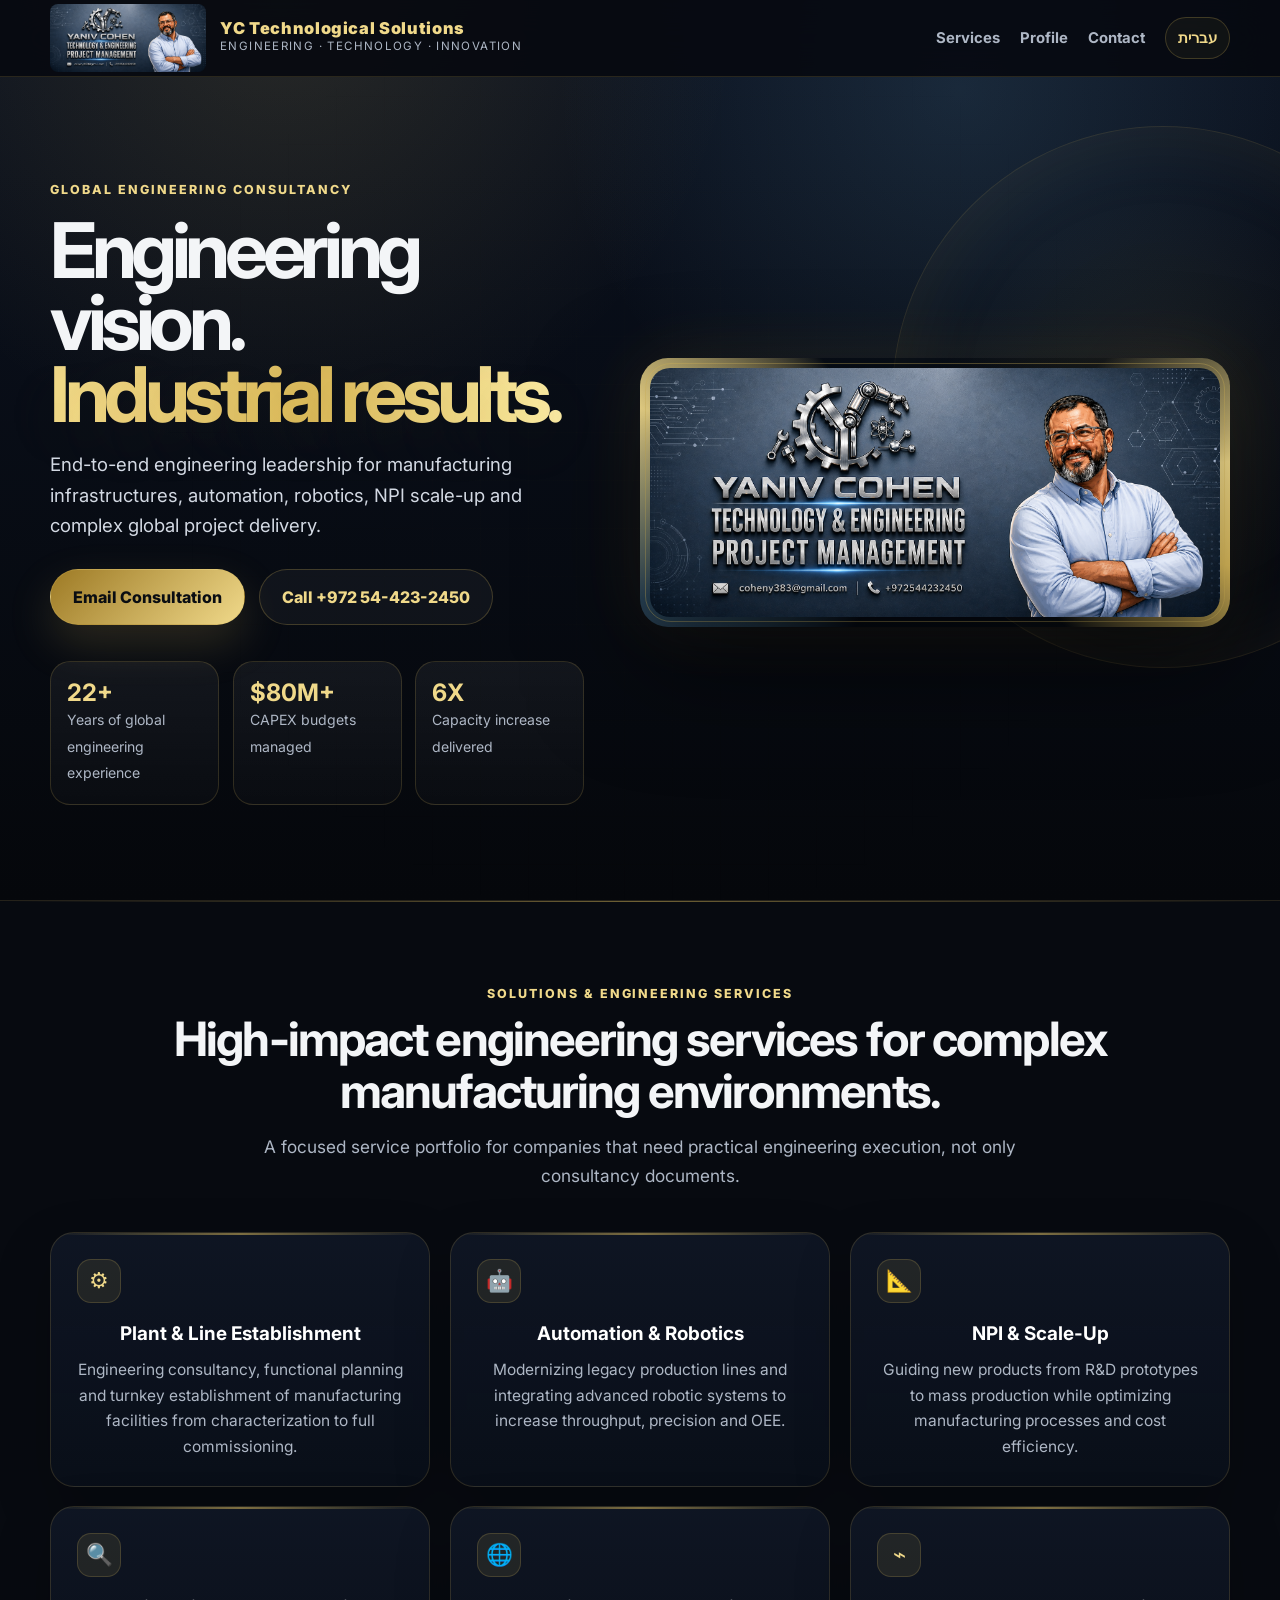
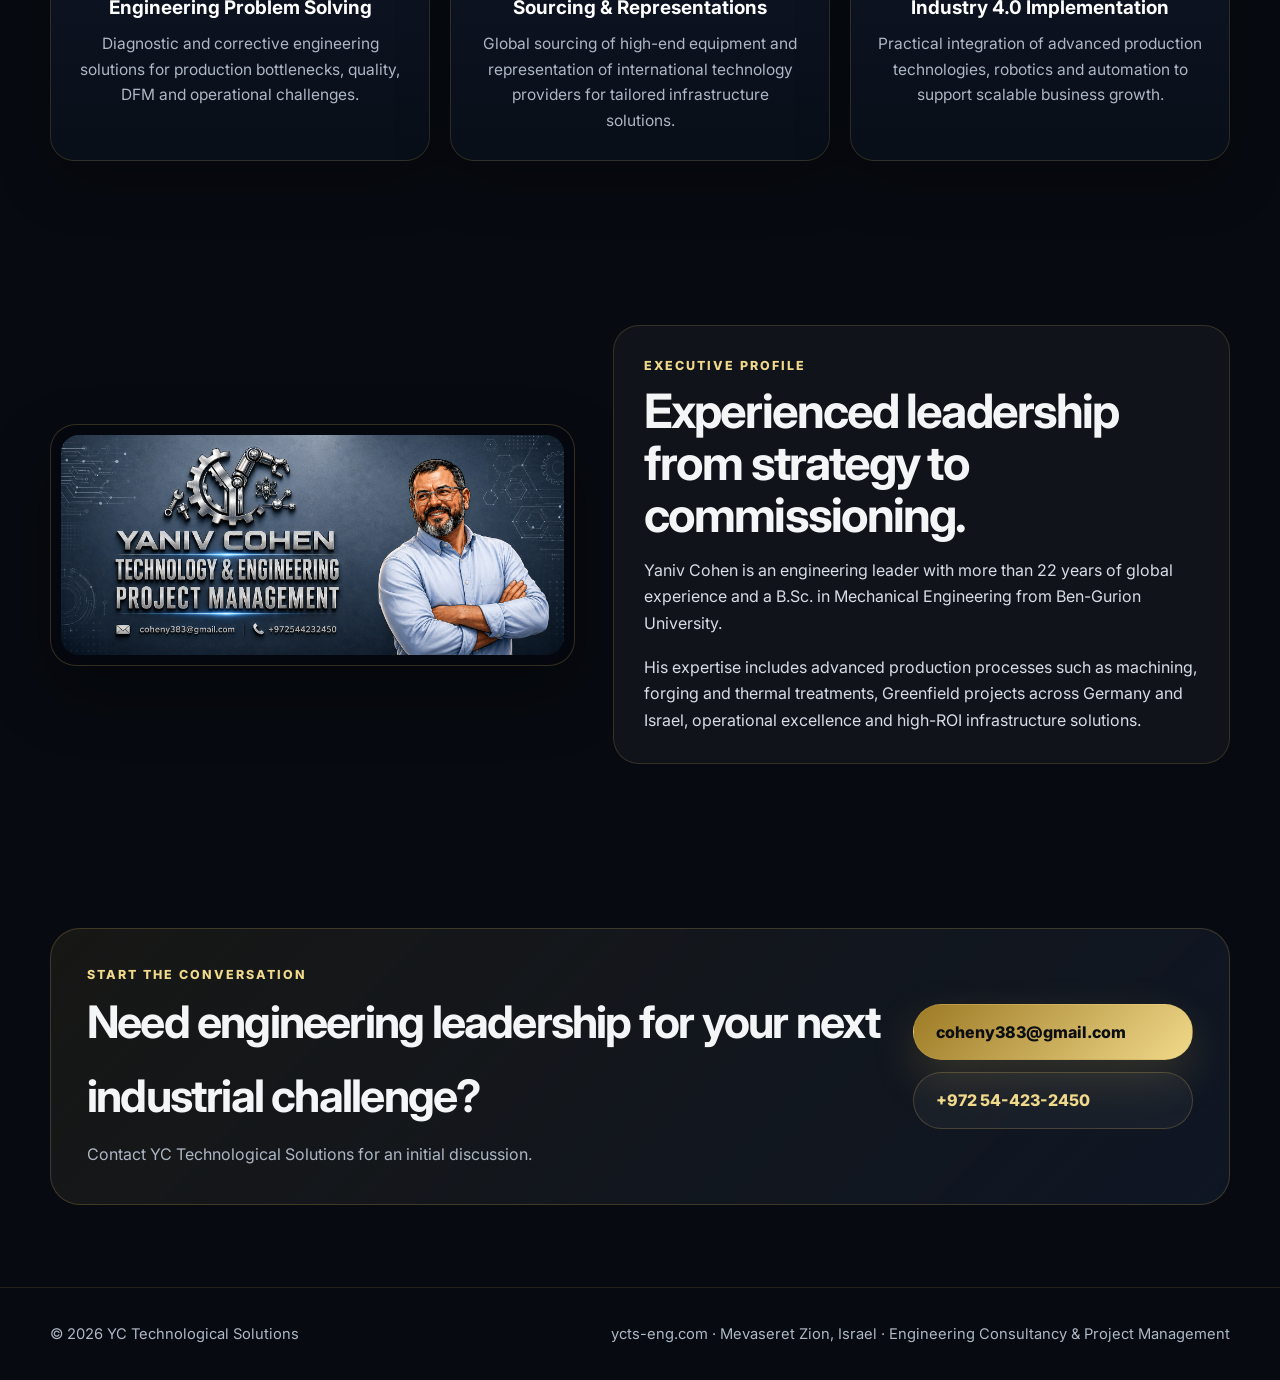
==== cyts-en.html @ c9d63f5d "Add files via upload" ====
<!doctype html><html lang="en"><head><meta charset="utf-8"><meta name="viewport" content="width=device-width,initial-scale=1"><title>YC Technological Solutions | Engineering & Project Management</title><link rel="icon" href="favicon.png"><link rel="preconnect" href="https://fonts.googleapis.com"><link rel="preconnect" href="https://fonts.gstatic.com" crossorigin><link href="https://fonts.googleapis.com/css2?family=Inter:wght@400;600;700;800;900&family=Assistant:wght@400;600;700;800&display=swap" rel="stylesheet"><link rel="stylesheet" href="styles.css"></head><body>
<header class="topbar"><div class="container nav"><a class="brand" href="index.html"><img src="logo-mark-wide.png" alt="Yaniv Cohen Technology & Engineering Project Management logo"><div><div class="brand-title">YC Technological Solutions</div><div class="brand-sub">Engineering · Technology · Innovation</div></div></a><nav class="navlinks"><a href="#services">Services</a><a href="#profile">Profile</a><a href="#contact">Contact</a><a class="lang-pill" href="cyts-he.html">עברית</a></nav><a class="mobile-lang-pill" href="cyts-he.html" aria-label="Switch language">עברית</a></div></header>
<main><section class="hero"><div class="container hero-grid"><div><div class="kicker">Global Engineering Consultancy</div><h1>Engineering vision.<span>Industrial results.</span></h1><p>End-to-end engineering leadership for manufacturing infrastructures, automation, robotics, NPI scale-up and complex global project delivery.</p><div class="btnrow"><a class="btn" href="mailto:coheny383@gmail.com">Email Consultation</a><a class="btn secondary" href="tel:+972544232450">Call +972 54-423-2450</a></div><div class="proof"><div class="proof-card"><strong>22+</strong><span>Years of global engineering experience</span></div><div class="proof-card"><strong>$80M+</strong><span>CAPEX budgets managed</span></div><div class="proof-card"><strong>6X</strong><span>Capacity increase delivered</span></div></div></div><div class="visual-card brand-hero-card"><img src="brand-banner.png" alt="Yaniv Cohen Technology & Engineering Project Management logo"></div></div></section><div class="techline"></div>
<section class="section center" id="services"><div class="container"><div class="kicker">Solutions & Engineering Services</div><h2 class="section-title">High-impact engineering services for complex manufacturing environments.</h2><p class="section-lead">A focused service portfolio for companies that need practical engineering execution, not only consultancy documents.</p><div class="cards"><article class="card"><div class="icon">⚙</div><h3>Plant & Line Establishment</h3><p>Engineering consultancy, functional planning and turnkey establishment of manufacturing facilities from characterization to full commissioning.</p></article><article class="card"><div class="icon">🤖</div><h3>Automation & Robotics</h3><p>Modernizing legacy production lines and integrating advanced robotic systems to increase throughput, precision and OEE.</p></article><article class="card"><div class="icon">📐</div><h3>NPI & Scale-Up</h3><p>Guiding new products from R&D prototypes to mass production while optimizing manufacturing processes and cost efficiency.</p></article><article class="card"><div class="icon">🔍</div><h3>Engineering Problem Solving</h3><p>Diagnostic and corrective engineering solutions for production bottlenecks, quality, DFM and operational challenges.</p></article><article class="card"><div class="icon">🌐</div><h3>Sourcing & Representations</h3><p>Global sourcing of high-end equipment and representation of international technology providers for tailored infrastructure solutions.</p></article><article class="card"><div class="icon">⌁</div><h3>Industry 4.0 Implementation</h3><p>Practical integration of advanced production technologies, robotics and automation to support scalable business growth.</p></article></div></div></section>
<section class="section" id="profile"><div class="container about-grid"><div class="mini-banner"><img src="brand-banner.png" alt="Yaniv Cohen Technology & Engineering Project Management logo"></div><div class="about-box"><div class="kicker">Executive Profile</div><h2 class="section-title">Experienced leadership from strategy to commissioning.</h2><p>Yaniv Cohen is an engineering leader with more than 22 years of global experience and a B.Sc. in Mechanical Engineering from Ben-Gurion University.</p><p>His expertise includes advanced production processes such as machining, forging and thermal treatments, Greenfield projects across Germany and Israel, operational excellence and high-ROI infrastructure solutions.</p></div></div></section>
<section class="section" id="contact"><div class="container"><div class="contact-panel"><div><div class="kicker">Start the conversation</div><h2>Need engineering leadership for your next industrial challenge?</h2><p>Contact YC Technological Solutions for an initial discussion.</p></div><div class="contact-actions"><a class="btn" href="mailto:coheny383@gmail.com">coheny383@gmail.com</a><a class="btn secondary" href="tel:+972544232450">+972 54-423-2450</a></div></div></div></section></main><footer class="footer"><div class="container footer-inner"><span>© 2026 YC Technological Solutions</span><span>ycts-eng.com · Mevaseret Zion, Israel · Engineering Consultancy & Project Management</span></div></footer>
<script>
(function(){
  const targets = [
    '.section', '.card', '.proof-card', '.about-box', '.mini-banner', '.contact-panel', '.section-title', '.section-lead', '.lang-card'
  ];
  const nodes = Array.from(document.querySelectorAll(targets.join(',')));
  nodes.forEach((el, index) => {
    el.classList.add('reveal');
    if (el.classList.contains('card') || el.classList.contains('proof-card')) {
      el.classList.add('reveal-delay-' + ((index % 5) + 1));
    }
  });
  if (!('IntersectionObserver' in window)) {
    nodes.forEach(el => el.classList.add('is-visible'));
    return;
  }
  const observer = new IntersectionObserver((entries) => {
    entries.forEach(entry => {
      if (entry.isIntersecting) {
        entry.target.classList.add('is-visible');
        observer.unobserve(entry.target);
      }
    });
  }, { threshold: 0.14, rootMargin: '0px 0px -70px 0px' });
  nodes.forEach(el => observer.observe(el));
})();
</script>
</body></html>
---- styles.css ----
:root{
  --bg:#070a10;--bg2:#0d1320;--panel:#101827;--panel2:#0b111d;--gold:#d8b85a;--gold2:#f0d98a;--gold3:#9d7a25;--text:#f3f5f7;--muted:#aeb7c5;--line:rgba(216,184,90,.24);--blue:#68a7cf;
}
*{box-sizing:border-box}html{scroll-behavior:smooth}body{margin:0;background:var(--bg);color:var(--text);font-family:Inter,Arial,sans-serif;line-height:1.65;overflow-x:hidden}
body::before{content:"";position:fixed;inset:0;z-index:-3;background:radial-gradient(circle at 22% 0%,rgba(216,184,90,.14),transparent 34%),radial-gradient(circle at 75% 10%,rgba(104,167,207,.16),transparent 32%),linear-gradient(180deg,#0b1220 0%,#05070b 100%)}
body::after{content:"";position:fixed;inset:0;z-index:-2;opacity:.36;background-image:linear-gradient(rgba(216,184,90,.045) 1px,transparent 1px),linear-gradient(90deg,rgba(216,184,90,.045) 1px,transparent 1px);background-size:48px 48px;mask-image:radial-gradient(circle at center,black,transparent 78%)}
a{color:inherit}.container{width:min(1180px,calc(100% - 42px));margin:auto}.gold{color:var(--gold)}.kicker{color:var(--gold2);font-weight:800;letter-spacing:.16em;text-transform:uppercase;font-size:.78rem}.section{padding:82px 0}.section-title{font-size:clamp(2rem,3.7vw,3.2rem);line-height:1.1;margin:8px 0 16px;letter-spacing:-.04em}.section-lead{color:var(--muted);font-size:1.08rem;max-width:760px;margin:0 auto 42px}.center{text-align:center}.btn{display:inline-flex;align-items:center;gap:10px;padding:14px 22px;border-radius:999px;text-decoration:none;font-weight:800;border:1px solid var(--line);transition:.25s ease;background:linear-gradient(135deg,var(--gold3),var(--gold2));color:#0a0d12;box-shadow:0 18px 45px rgba(216,184,90,.18)}.btn:hover{transform:translateY(-2px);box-shadow:0 22px 55px rgba(216,184,90,.28)}.btn.secondary{background:rgba(255,255,255,.04);color:var(--gold2);box-shadow:none}.btnrow{display:flex;flex-wrap:wrap;gap:14px;margin-top:28px}.topbar{position:sticky;top:0;z-index:30;background:rgba(6,9,15,.74);backdrop-filter:blur(18px);border-bottom:1px solid rgba(216,184,90,.16)}.nav{height:76px;display:flex;align-items:center;justify-content:space-between;gap:20px}.brand{display:flex;align-items:center;gap:14px;text-decoration:none}.brand img{width:70px;height:42px;object-fit:contain;border-radius:10px;border:1px solid rgba(216,184,90,.25);box-shadow:0 10px 28px rgba(0,0,0,.35)}.brand-title{font-weight:900;letter-spacing:.04em;color:var(--gold2);font-size:1.02rem;line-height:1.1}.brand-sub{font-size:.72rem;color:var(--muted);letter-spacing:.12em;text-transform:uppercase}.navlinks{display:flex;gap:20px;align-items:center}.navlinks a{color:var(--muted);text-decoration:none;font-weight:700;font-size:.93rem}.navlinks a:hover{color:var(--gold2)}.lang-pill{border:1px solid var(--line);border-radius:999px;padding:8px 12px;color:var(--gold2)!important;background:rgba(216,184,90,.05)}
.hero{position:relative;min-height:calc(100vh - 76px);display:flex;align-items:center;padding:78px 0 70px;border-bottom:1px solid rgba(216,184,90,.14);overflow:hidden}.hero::before{content:"";position:absolute;right:-12%;top:6%;width:540px;height:540px;border:1px solid rgba(216,184,90,.14);border-radius:50%;background:radial-gradient(circle,rgba(216,184,90,.08),transparent 60%);box-shadow:inset 0 0 90px rgba(216,184,90,.08)}.hero-grid{position:relative;z-index:2;display:grid;grid-template-columns:1.05fr .95fr;gap:56px;align-items:center}.hero h1{font-size:clamp(3rem,6vw,6.5rem);line-height:.94;margin:14px 0 18px;letter-spacing:-.07em}.hero h1 span{display:block;background:linear-gradient(95deg,var(--gold2),var(--gold),#fff1ad);-webkit-background-clip:text;background-clip:text;color:transparent;text-shadow:0 20px 70px rgba(216,184,90,.1)}.hero p{font-size:clamp(1.05rem,1.45vw,1.32rem);color:#d3d9e3;max-width:710px;margin:0}.proof{display:grid;grid-template-columns:repeat(3,minmax(0,1fr));gap:14px;margin-top:36px}.proof-card{padding:18px 16px;border:1px solid rgba(216,184,90,.18);background:linear-gradient(180deg,rgba(255,255,255,.055),rgba(255,255,255,.02));border-radius:20px}.proof-card strong{display:block;color:var(--gold2);font-size:1.5rem;line-height:1.1}.proof-card span{color:var(--muted);font-size:.88rem}.visual-card{position:relative;border:1px solid rgba(216,184,90,.26);background:linear-gradient(145deg,rgba(15,24,39,.86),rgba(6,9,15,.9));border-radius:30px;padding:18px;box-shadow:0 38px 90px rgba(0,0,0,.45);overflow:hidden}.visual-card::before{content:"";position:absolute;inset:12px;border:1px solid rgba(216,184,90,.12);border-radius:24px;pointer-events:none}.visual-card img{position:relative;z-index:1;width:100%;display:block;border-radius:22px}.visual-card .caption{position:absolute;left:34px;right:34px;bottom:34px;z-index:2;padding:16px 18px;border-radius:18px;background:rgba(5,8,14,.76);border:1px solid rgba(216,184,90,.24);backdrop-filter:blur(12px);color:var(--gold2);font-weight:900;letter-spacing:.04em}.techline{height:1px;background:linear-gradient(90deg,transparent,var(--gold),transparent);opacity:.5}.cards{display:grid;grid-template-columns:repeat(3,minmax(0,1fr));gap:20px}.card{border:1px solid rgba(216,184,90,.17);background:linear-gradient(180deg,rgba(16,24,39,.84),rgba(10,16,27,.78));border-radius:24px;padding:26px;position:relative;overflow:hidden;box-shadow:0 22px 55px rgba(0,0,0,.22)}.card::after{content:"";position:absolute;top:0;left:0;right:0;height:2px;background:linear-gradient(90deg,transparent,var(--gold),transparent);opacity:.55}.card .icon{width:44px;height:44px;border-radius:14px;display:grid;place-items:center;background:rgba(216,184,90,.1);color:var(--gold2);border:1px solid rgba(216,184,90,.2);font-size:1.35rem;margin-bottom:15px}.card h3{margin:0 0 8px;font-size:1.18rem;color:#fff}.card p{margin:0;color:var(--muted);font-size:.97rem}.about-grid{display:grid;grid-template-columns:.92fr 1.08fr;gap:38px;align-items:center}.about-box{border:1px solid rgba(216,184,90,.18);background:rgba(255,255,255,.04);border-radius:26px;padding:30px}.about-box p{color:#d7dde7;margin:0 0 18px}.about-box p:last-child{margin-bottom:0}.mini-banner{border-radius:26px;overflow:hidden;border:1px solid rgba(216,184,90,.22);box-shadow:0 28px 65px rgba(0,0,0,.3)}.mini-banner img{display:block;width:100%}.contact-panel{border:1px solid rgba(216,184,90,.22);border-radius:30px;padding:36px;background:linear-gradient(135deg,rgba(216,184,90,.08),rgba(16,24,39,.88));display:grid;grid-template-columns:1fr auto;gap:26px;align-items:center}.contact-panel h2{margin:0 0 8px;font-size:clamp(1.9rem,3.5vw,3.2rem);letter-spacing:-.04em}.contact-panel p{margin:0;color:var(--muted)}.contact-actions{display:flex;flex-direction:column;gap:12px;min-width:280px}.footer{padding:34px 0;border-top:1px solid rgba(216,184,90,.14);color:var(--muted);font-size:.92rem}.footer-inner{display:flex;justify-content:space-between;gap:18px;flex-wrap:wrap}.footer a{color:var(--gold2);text-decoration:none}
.lang-page{min-height:100vh;display:grid;place-items:center;padding:34px}.lang-card{width:min(1040px,100%);border:1px solid rgba(216,184,90,.22);border-radius:34px;background:linear-gradient(135deg,rgba(16,24,39,.9),rgba(7,10,16,.95));overflow:hidden;box-shadow:0 40px 120px rgba(0,0,0,.5)}.lang-cover{height:240px;background:linear-gradient(90deg,rgba(6,8,12,.18),rgba(6,8,12,.68)),url('brand-banner.png') center/cover no-repeat}.lang-content{padding:46px;text-align:center}.lang-content h1{font-size:clamp(2.3rem,5vw,5rem);line-height:.95;margin:8px 0 14px;letter-spacing:-.06em;color:var(--gold2)}.lang-buttons{display:flex;justify-content:center;gap:16px;flex-wrap:wrap;margin-top:30px}.lang-buttons .btn{min-width:190px;justify-content:center}
[dir="rtl"] body,[dir="rtl"]{font-family:Assistant,Arial,sans-serif}.rtl .hero-grid{grid-template-columns:.95fr 1.05fr}.rtl .navlinks{direction:rtl}.rtl .brand-sub{letter-spacing:.04em}.rtl .hero h1{letter-spacing:-.045em}.rtl .caption{font-family:Assistant,Arial,sans-serif}.rtl .service-grid{}.rtl .contact-panel{direction:rtl}.rtl .footer-inner{direction:rtl}
@media(max-width:900px){.navlinks{display:none}.hero{padding-top:52px}.hero-grid,.rtl .hero-grid,.about-grid,.contact-panel{grid-template-columns:1fr}.visual-card{order:-1}.proof{grid-template-columns:1fr}.cards{grid-template-columns:1fr}.hero h1{font-size:3.2rem}.contact-actions{min-width:0}.lang-cover{height:180px}.lang-content{padding:32px 22px}.brand-title{font-size:.92rem}.brand img{width:58px;height:36px}}

/* V5 premium motion layer: rotating engineering frame + Apple/Samsung-style scroll reveal */
@keyframes rotateGoldFrame{to{transform:rotate(360deg)}}
@keyframes subtleFloat{0%,100%{transform:translateY(0) scale(1)}50%{transform:translateY(-10px) scale(1.012)}}
@keyframes lightSweep{0%{transform:translateX(-120%) rotate(8deg);opacity:0}35%{opacity:.52}100%{transform:translateX(120%) rotate(8deg);opacity:0}}
.visual-card{isolation:isolate;overflow:hidden;border:0;padding:20px;background:rgba(8,12,20,.68);box-shadow:0 42px 110px rgba(0,0,0,.52),0 0 70px rgba(216,184,90,.12)}
.visual-card::after{content:"";position:absolute;inset:-45%;z-index:0;background:conic-gradient(from 0deg,transparent 0deg,rgba(216,184,90,.05) 52deg,var(--gold2) 84deg,var(--gold) 104deg,transparent 136deg,transparent 210deg,rgba(104,167,207,.35) 250deg,var(--gold2) 286deg,transparent 320deg);animation:rotateGoldFrame 18s linear infinite;filter:blur(.2px)}
.visual-card::before{content:"";position:absolute;inset:5px;z-index:1;border-radius:26px;background:linear-gradient(145deg,rgba(15,24,39,.95),rgba(6,9,15,.96));border:1px solid rgba(216,184,90,.28);box-shadow:inset 0 0 55px rgba(216,184,90,.055);pointer-events:none}
.visual-card img{z-index:2;animation:subtleFloat 7.5s ease-in-out infinite;box-shadow:0 20px 45px rgba(0,0,0,.36)}
.visual-card .caption{z-index:3}
.visual-card .caption::before{content:"";position:absolute;inset:0;background:linear-gradient(100deg,transparent,rgba(255,255,255,.18),transparent);animation:lightSweep 5.8s ease-in-out infinite;border-radius:inherit;pointer-events:none}
.card,.proof-card,.about-box,.mini-banner,.contact-panel,.section-title,.section-lead,.lang-card{will-change:transform,opacity;transition:transform .38s ease,box-shadow .38s ease,border-color .38s ease}
.reveal{opacity:0;transform:translateY(58px) scale(.955);filter:blur(8px);transition:opacity .9s cubic-bezier(.16,1,.3,1),transform .9s cubic-bezier(.16,1,.3,1),filter .9s cubic-bezier(.16,1,.3,1)}
.reveal.is-visible{opacity:1;transform:translateY(0) scale(1);filter:blur(0)}
.reveal.reveal-delay-1{transition-delay:.08s}.reveal.reveal-delay-2{transition-delay:.16s}.reveal.reveal-delay-3{transition-delay:.24s}.reveal.reveal-delay-4{transition-delay:.32s}.reveal.reveal-delay-5{transition-delay:.40s}
.card:hover,.proof-card:hover{transform:translateY(-8px) scale(1.025);border-color:rgba(216,184,90,.38);box-shadow:0 30px 75px rgba(0,0,0,.32),0 0 45px rgba(216,184,90,.10)}
.mini-banner:hover{transform:scale(1.018);box-shadow:0 36px 85px rgba(0,0,0,.42),0 0 48px rgba(216,184,90,.11)}
.lang-card{animation:subtleFloat 9s ease-in-out infinite}
@media (prefers-reduced-motion:reduce){*,*::before,*::after{animation:none!important;transition:none!important}.reveal{opacity:1;transform:none;filter:none}}


/* V6 mobile refinement: keep language switch visible and make the page feel premium on phones */
.mobile-lang-pill{display:none;text-decoration:none;border:1px solid var(--line);border-radius:999px;padding:9px 14px;color:var(--gold2);background:rgba(216,184,90,.07);font-weight:900;box-shadow:0 10px 28px rgba(0,0,0,.18);white-space:nowrap}
@media(max-width:900px){
  .mobile-lang-pill{display:inline-flex;align-items:center;justify-content:center}
  .topbar{position:sticky;top:0;z-index:80}
  .nav{height:66px;gap:10px}
  .container{width:min(100% - 28px,1180px)}
  .brand{gap:10px;min-width:0}
  .brand>div{min-width:0}.brand-title{white-space:nowrap;overflow:hidden;text-overflow:ellipsis;max-width:48vw}.brand-sub{display:none}
  .hero{min-height:auto;padding:36px 0 44px}
  .hero-grid,.rtl .hero-grid{gap:28px;text-align:center}
  .hero h1{font-size:clamp(2.45rem,12vw,4.1rem);line-height:.98;margin:10px 0 14px;letter-spacing:-.055em}
  .hero p{font-size:1rem;line-height:1.65;margin:0 auto;max-width:96%}
  .btnrow{justify-content:center;margin-top:22px;gap:10px}.btn{padding:12px 17px;font-size:.94rem}
  .proof{grid-template-columns:repeat(3,minmax(0,1fr));gap:8px;margin-top:24px}.proof-card{padding:12px 8px;border-radius:16px}.proof-card strong{font-size:1.08rem}.proof-card span{font-size:.72rem;line-height:1.25}
  .visual-card{max-width:350px;margin:0 auto;padding:13px;border-radius:25px}.visual-card::before{border-radius:22px}.visual-card img{border-radius:18px}.visual-card .caption{left:22px;right:22px;bottom:22px;padding:11px 13px;font-size:.78rem;border-radius:14px}
  .section{padding:54px 0}.section-title{font-size:clamp(1.85rem,9vw,2.55rem);line-height:1.12}.section-lead{font-size:.98rem;margin-bottom:26px}
  .cards{display:flex;overflow-x:auto;gap:14px;scroll-snap-type:x mandatory;padding:2px 4px 18px;margin-inline:-4px;-webkit-overflow-scrolling:touch}.card{min-width:82%;scroll-snap-align:center;padding:22px;border-radius:22px;text-align:start}.rtl .card{text-align:right}.cards::-webkit-scrollbar{height:6px}.cards::-webkit-scrollbar-thumb{background:rgba(216,184,90,.45);border-radius:999px}.cards::-webkit-scrollbar-track{background:rgba(255,255,255,.05);border-radius:999px}
  .about-grid{gap:20px}.mini-banner{order:2}.about-box{order:1;padding:24px;text-align:center}.about-box .section-title{margin-top:10px}
  .contact-panel{padding:26px 20px;text-align:center;border-radius:24px}.contact-actions{width:100%}.contact-actions .btn{justify-content:center;width:100%}
  .footer-inner{justify-content:center;text-align:center}
  .lang-page{padding:18px}.lang-card{border-radius:26px}.lang-cover{height:175px;background-position:center}.lang-content{padding:30px 18px}.lang-buttons{flex-direction:column;gap:12px}.lang-buttons .btn{width:100%}
}
@media(max-width:430px){
  .brand img{width:49px;height:32px;border-radius:8px}.brand-title{font-size:.82rem;max-width:46vw}.mobile-lang-pill{padding:8px 11px;font-size:.86rem}.hero{padding-top:28px}.visual-card{max-width:315px}.proof-card span{font-size:.66rem}.btnrow .btn{width:100%;justify-content:center}.card{min-width:88%}
}

/* V8 hotfix: restore original logo assets and prevent mobile clipping */
.brand img{
  width:96px;
  height:46px;
  object-fit:contain;
  background:rgba(4,8,14,.72);
  padding:3px 5px;
}
.lang-cover{
  height:245px;
  background:linear-gradient(180deg,rgba(6,8,12,.18),rgba(6,8,12,.62)), url('brand-banner.png') center / contain no-repeat;
  background-color:#080d16;
}
.mini-banner{
  background:#080d16;
  display:flex;
  align-items:center;
  justify-content:center;
}
.mini-banner img{
  width:100%;
  height:auto;
  object-fit:contain;
}
@media(max-width:900px){
  .nav{height:auto;min-height:70px;padding:9px 0;align-items:center}
  .brand{align-items:center;gap:9px;flex:1;min-width:0}
  .brand img{width:78px;height:46px;flex:0 0 auto;border-radius:10px;padding:3px}
  .brand-title{font-size:.86rem;line-height:1.08;white-space:normal;max-width:52vw;overflow:visible;text-overflow:clip;display:block}
  .brand-sub{display:none}
  .mobile-lang-pill{flex:0 0 auto;margin-inline-start:8px}
  .lang-cover{height:155px;background-size:92% auto;background-position:center}
  .lang-content h1{font-size:clamp(2.05rem,12vw,3.5rem)}
  .mini-banner{border-radius:22px;padding:8px;background:#080d16}
}
@media(max-width:430px){
  .brand img{width:68px;height:42px}
  .brand-title{font-size:.8rem;max-width:48vw}
  .mobile-lang-pill{font-size:.84rem;padding:8px 10px}
  .lang-cover{height:135px;background-size:94% auto}
}


/* V9 FINAL: use the supplied original logo/banner exactly, without darkening, recoloring or cropping */
.topbar{
  background:rgba(6,9,15,.88);
}
.brand{
  flex:1 1 auto;
  min-width:0;
}
.brand img{
  width:156px;
  height:68px;
  object-fit:contain;
  object-position:center;
  background:transparent;
  padding:0;
  border:0;
  border-radius:8px;
  box-shadow:none;
}
.brand-title{color:var(--gold2)}
.hero-grid{grid-template-columns:.95fr 1.05fr}
.visual-card.brand-hero-card{
  max-width:760px;
  width:100%;
  padding:10px;
  background:rgba(5,8,14,.52);
  border-radius:28px;
}
.visual-card.brand-hero-card::before{
  inset:5px;
  background:transparent;
  border:1px solid rgba(216,184,90,.35);
  box-shadow:none;
}
.visual-card.brand-hero-card img{
  width:100%;
  height:auto;
  object-fit:contain;
  object-position:center;
  border-radius:20px;
  animation:subtleFloat 8s ease-in-out infinite;
  box-shadow:0 24px 55px rgba(0,0,0,.32);
}
.visual-card.brand-hero-card .caption{display:none!important}
.lang-card{background:linear-gradient(135deg,rgba(16,24,39,.95),rgba(7,10,16,.98))}
.lang-cover{
  height:auto!important;
  min-height:0!important;
  padding:18px 18px 0;
  background:none!important;
  background-color:transparent!important;
  display:flex;
  align-items:center;
  justify-content:center;
}
.lang-cover img{
  display:block;
  width:100%;
  max-width:960px;
  height:auto;
  object-fit:contain;
  object-position:center;
  border-radius:22px;
  border:1px solid rgba(216,184,90,.22);
  box-shadow:0 22px 60px rgba(0,0,0,.36);
}
.mini-banner{
  padding:10px;
  background:rgba(5,8,14,.62);
}
.mini-banner img{
  display:block;
  width:100%;
  height:auto;
  object-fit:contain;
  object-position:center;
  border-radius:18px;
}
@media(max-width:900px){
  .nav{min-height:74px;align-items:center}
  .brand img{width:116px;height:54px;flex:0 0 auto}
  .brand-title{font-size:.82rem;max-width:46vw;line-height:1.1}
  .hero-grid,.rtl .hero-grid{grid-template-columns:1fr;gap:26px}
  .visual-card.brand-hero-card{order:-1;max-width:100%;padding:8px;border-radius:24px;margin-top:6px}
  .visual-card.brand-hero-card img{border-radius:18px;animation:none}
  .lang-page{padding:14px;background:#070a10}
  .lang-card{border-radius:24px;width:100%}
  .lang-cover{padding:12px 12px 0!important}
  .lang-cover img{border-radius:18px;max-height:38vh;object-fit:contain}
  .lang-content{padding:24px 18px 28px}
  .lang-content h1{font-size:clamp(1.9rem,10vw,3.1rem);line-height:1.02;margin-top:10px}
}
@media(max-width:430px){
  .brand img{width:96px;height:48px}
  .brand-title{font-size:.76rem;max-width:44vw}
  .mobile-lang-pill{font-size:.82rem;padding:7px 10px}
  .hero{padding-top:22px}
  .visual-card.brand-hero-card{padding:6px;border-radius:20px}
  .visual-card.brand-hero-card img{border-radius:15px}
  .lang-cover img{max-height:34vh}
}
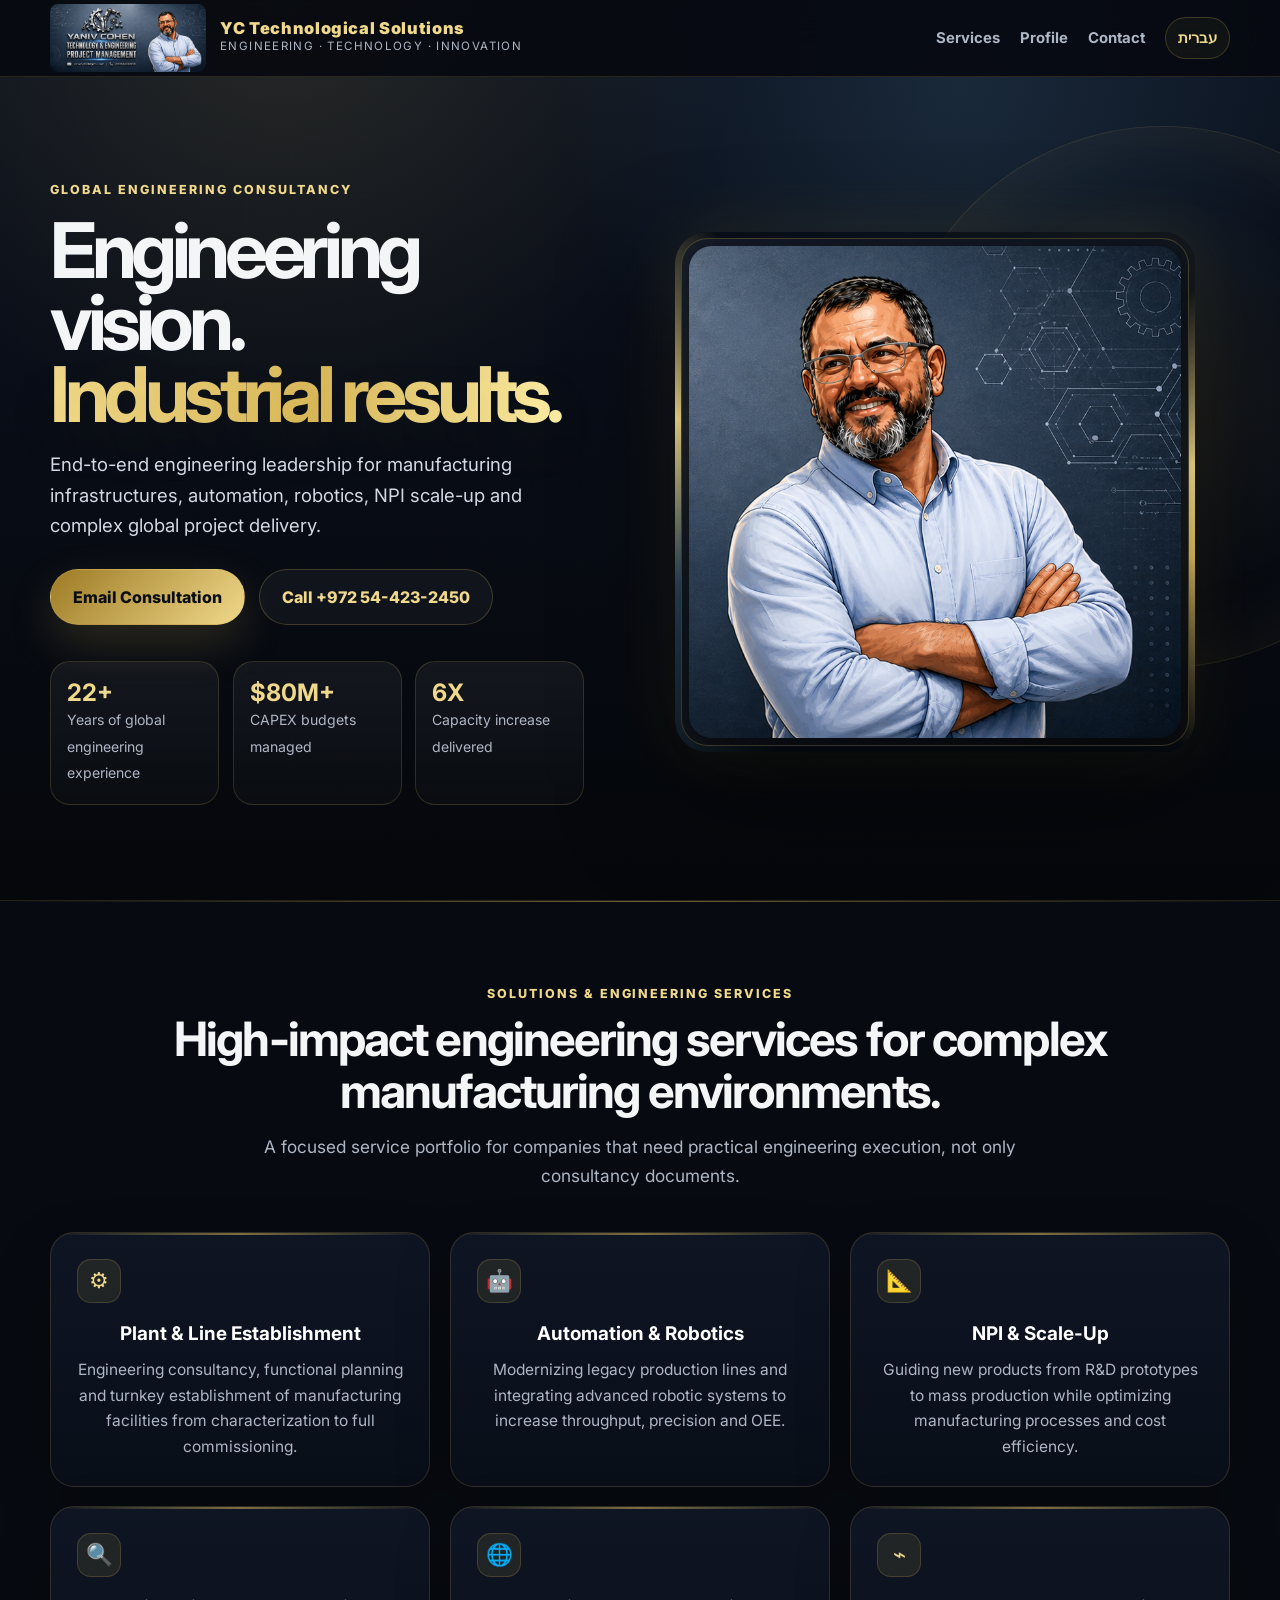
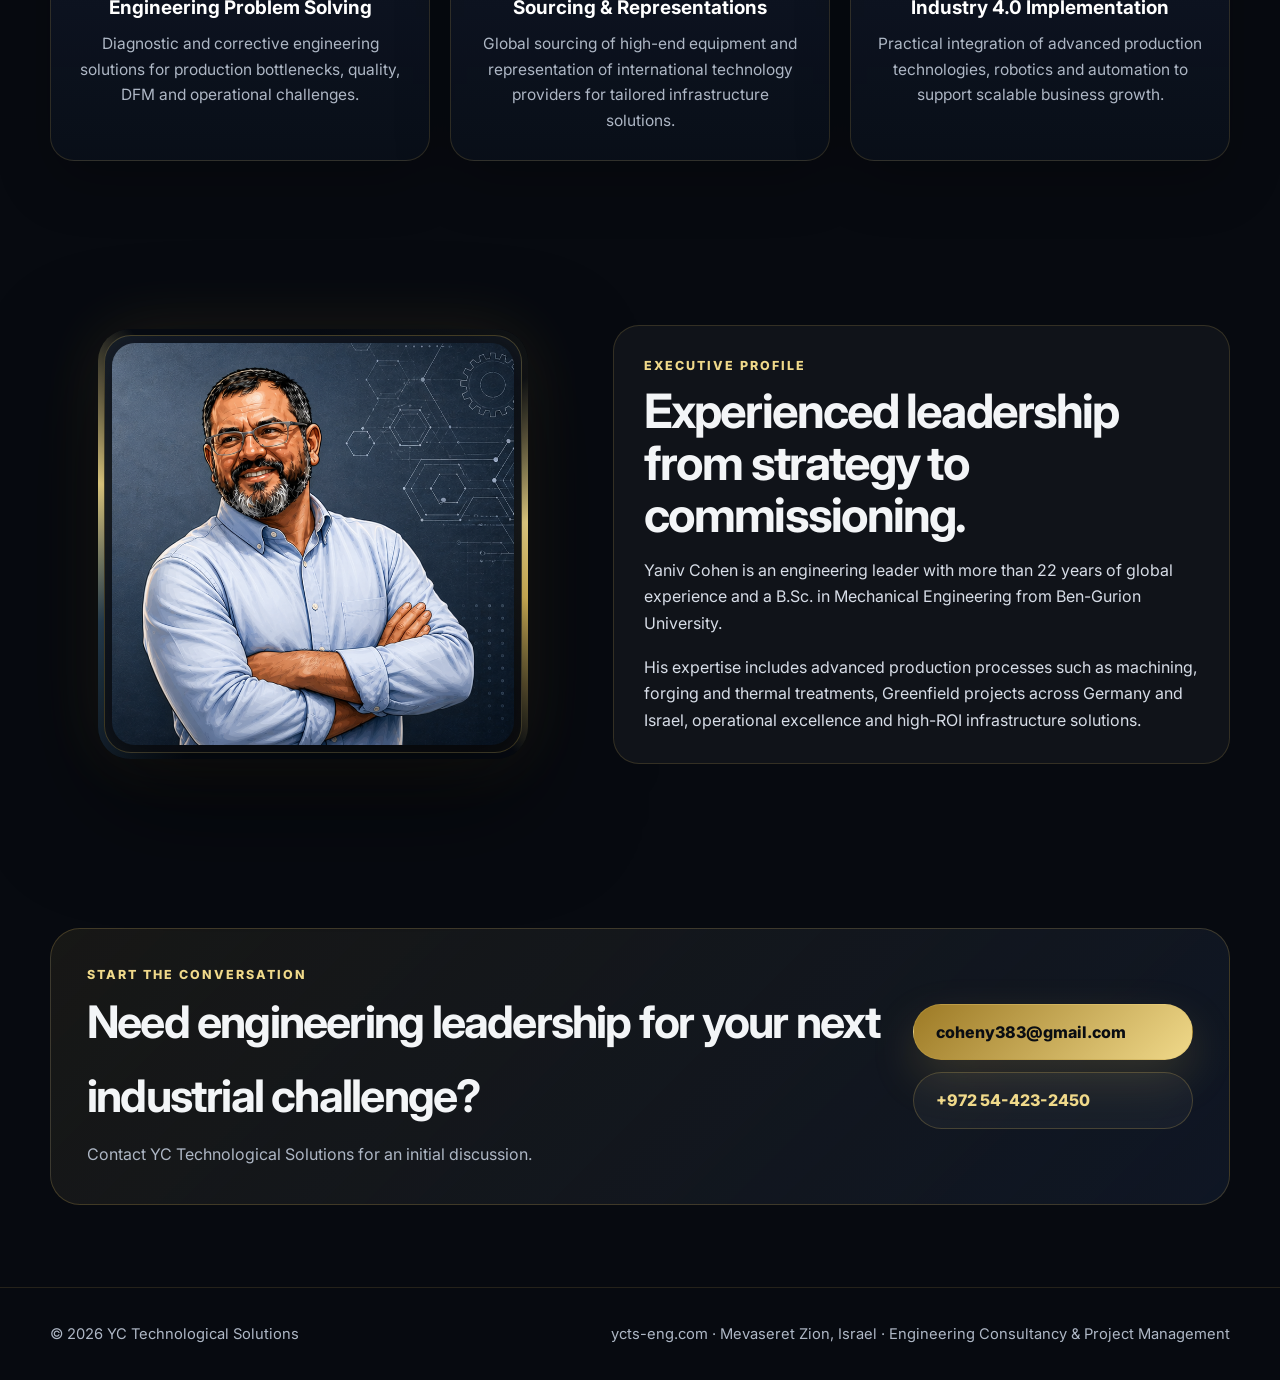
==== commit 7dfeafff: "Add files via upload" ====
--- a/cyts-en.html
+++ b/cyts-en.html
@@ -1,13 +1,13 @@
 <!doctype html><html lang="en"><head><meta charset="utf-8"><meta name="viewport" content="width=device-width,initial-scale=1"><title>YC Technological Solutions | Engineering & Project Management</title><link rel="icon" href="favicon.png"><link rel="preconnect" href="https://fonts.googleapis.com"><link rel="preconnect" href="https://fonts.gstatic.com" crossorigin><link href="https://fonts.googleapis.com/css2?family=Inter:wght@400;600;700;800;900&family=Assistant:wght@400;600;700;800&display=swap" rel="stylesheet"><link rel="stylesheet" href="styles.css"></head><body>
 <header class="topbar"><div class="container nav"><a class="brand" href="index.html"><img src="logo-mark-wide.png" alt="Yaniv Cohen Technology & Engineering Project Management logo"><div><div class="brand-title">YC Technological Solutions</div><div class="brand-sub">Engineering · Technology · Innovation</div></div></a><nav class="navlinks"><a href="#services">Services</a><a href="#profile">Profile</a><a href="#contact">Contact</a><a class="lang-pill" href="cyts-he.html">עברית</a></nav><a class="mobile-lang-pill" href="cyts-he.html" aria-label="Switch language">עברית</a></div></header>
-<main><section class="hero"><div class="container hero-grid"><div><div class="kicker">Global Engineering Consultancy</div><h1>Engineering vision.<span>Industrial results.</span></h1><p>End-to-end engineering leadership for manufacturing infrastructures, automation, robotics, NPI scale-up and complex global project delivery.</p><div class="btnrow"><a class="btn" href="mailto:coheny383@gmail.com">Email Consultation</a><a class="btn secondary" href="tel:+972544232450">Call +972 54-423-2450</a></div><div class="proof"><div class="proof-card"><strong>22+</strong><span>Years of global engineering experience</span></div><div class="proof-card"><strong>$80M+</strong><span>CAPEX budgets managed</span></div><div class="proof-card"><strong>6X</strong><span>Capacity increase delivered</span></div></div></div><div class="visual-card brand-hero-card"><img src="brand-banner.png" alt="Yaniv Cohen Technology & Engineering Project Management logo"></div></div></section><div class="techline"></div>
+<main><section class="hero"><div class="container hero-grid"><div><div class="kicker">Global Engineering Consultancy</div><h1>Engineering vision.<span>Industrial results.</span></h1><p>End-to-end engineering leadership for manufacturing infrastructures, automation, robotics, NPI scale-up and complex global project delivery.</p><div class="btnrow"><a class="btn" href="mailto:coheny383@gmail.com">Email Consultation</a><a class="btn secondary" href="tel:+972544232450">Call +972 54-423-2450</a></div><div class="proof"><div class="proof-card"><strong>22+</strong><span>Years of global engineering experience</span></div><div class="proof-card"><strong>$80M+</strong><span>CAPEX budgets managed</span></div><div class="proof-card"><strong>6X</strong><span>Capacity increase delivered</span></div></div></div><div class="visual-card portrait-card"><img src="yaniv-portrait.png" alt="Yaniv Cohen engineering profile"></div></div></section><div class="techline"></div>
 <section class="section center" id="services"><div class="container"><div class="kicker">Solutions & Engineering Services</div><h2 class="section-title">High-impact engineering services for complex manufacturing environments.</h2><p class="section-lead">A focused service portfolio for companies that need practical engineering execution, not only consultancy documents.</p><div class="cards"><article class="card"><div class="icon">⚙</div><h3>Plant & Line Establishment</h3><p>Engineering consultancy, functional planning and turnkey establishment of manufacturing facilities from characterization to full commissioning.</p></article><article class="card"><div class="icon">🤖</div><h3>Automation & Robotics</h3><p>Modernizing legacy production lines and integrating advanced robotic systems to increase throughput, precision and OEE.</p></article><article class="card"><div class="icon">📐</div><h3>NPI & Scale-Up</h3><p>Guiding new products from R&D prototypes to mass production while optimizing manufacturing processes and cost efficiency.</p></article><article class="card"><div class="icon">🔍</div><h3>Engineering Problem Solving</h3><p>Diagnostic and corrective engineering solutions for production bottlenecks, quality, DFM and operational challenges.</p></article><article class="card"><div class="icon">🌐</div><h3>Sourcing & Representations</h3><p>Global sourcing of high-end equipment and representation of international technology providers for tailored infrastructure solutions.</p></article><article class="card"><div class="icon">⌁</div><h3>Industry 4.0 Implementation</h3><p>Practical integration of advanced production technologies, robotics and automation to support scalable business growth.</p></article></div></div></section>
-<section class="section" id="profile"><div class="container about-grid"><div class="mini-banner"><img src="brand-banner.png" alt="Yaniv Cohen Technology & Engineering Project Management logo"></div><div class="about-box"><div class="kicker">Executive Profile</div><h2 class="section-title">Experienced leadership from strategy to commissioning.</h2><p>Yaniv Cohen is an engineering leader with more than 22 years of global experience and a B.Sc. in Mechanical Engineering from Ben-Gurion University.</p><p>His expertise includes advanced production processes such as machining, forging and thermal treatments, Greenfield projects across Germany and Israel, operational excellence and high-ROI infrastructure solutions.</p></div></div></section>
+<section class="section" id="profile"><div class="container about-grid"><div class="visual-card portrait-card profile-portrait"><img src="yaniv-portrait.png" alt="Yaniv Cohen engineering profile"></div><div class="about-box"><div class="kicker">Executive Profile</div><h2 class="section-title">Experienced leadership from strategy to commissioning.</h2><p>Yaniv Cohen is an engineering leader with more than 22 years of global experience and a B.Sc. in Mechanical Engineering from Ben-Gurion University.</p><p>His expertise includes advanced production processes such as machining, forging and thermal treatments, Greenfield projects across Germany and Israel, operational excellence and high-ROI infrastructure solutions.</p></div></div></section>
 <section class="section" id="contact"><div class="container"><div class="contact-panel"><div><div class="kicker">Start the conversation</div><h2>Need engineering leadership for your next industrial challenge?</h2><p>Contact YC Technological Solutions for an initial discussion.</p></div><div class="contact-actions"><a class="btn" href="mailto:coheny383@gmail.com">coheny383@gmail.com</a><a class="btn secondary" href="tel:+972544232450">+972 54-423-2450</a></div></div></div></section></main><footer class="footer"><div class="container footer-inner"><span>© 2026 YC Technological Solutions</span><span>ycts-eng.com · Mevaseret Zion, Israel · Engineering Consultancy & Project Management</span></div></footer>
 <script>
 (function(){
   const targets = [
-    '.section', '.card', '.proof-card', '.about-box', '.mini-banner', '.contact-panel', '.section-title', '.section-lead', '.lang-card'
+    '.section', '.card', '.proof-card', '.about-box', '.mini-banner', '.visual-card', '.contact-panel', '.section-title', '.section-lead', '.lang-card'
   ];
   const nodes = Array.from(document.querySelectorAll(targets.join(',')));
   nodes.forEach((el, index) => {
--- a/styles.css
+++ b/styles.css
@@ -202,3 +202,52 @@
   .visual-card.brand-hero-card img{border-radius:15px}
   .lang-cover img{max-height:34vh}
 }
+
+
+/* V10: Keep the full original logo only on the language page and as a small header brand.
+   Inner pages return to the calmer square Yaniv portrait with the slow rotating gold frame. */
+.portrait-card{
+  max-width:520px;
+  width:100%;
+  margin-inline:auto;
+  aspect-ratio:1 / 1;
+  padding:14px;
+  border-radius:32px;
+  background:rgba(8,12,20,.68);
+}
+.portrait-card::before{
+  inset:6px;
+  border-radius:27px;
+  background:linear-gradient(145deg,rgba(15,24,39,.94),rgba(6,9,15,.96));
+  border:1px solid rgba(216,184,90,.30);
+  box-shadow:inset 0 0 55px rgba(216,184,90,.055);
+}
+.portrait-card img{
+  width:100%;
+  height:100%;
+  aspect-ratio:1 / 1;
+  object-fit:cover;
+  object-position:center top;
+  border-radius:23px;
+  display:block;
+}
+.profile-portrait{
+  max-width:430px;
+}
+/* The old banner-specific rules stay inactive because the inner pages no longer use brand-hero-card. */
+@media(max-width:900px){
+  .portrait-card{
+    max-width:340px;
+    padding:10px;
+    border-radius:26px;
+    margin-top:6px;
+  }
+  .portrait-card::before{border-radius:22px}
+  .portrait-card img{border-radius:18px;animation:none}
+  .profile-portrait{max-width:300px;order:2}
+}
+@media(max-width:430px){
+  .portrait-card{max-width:305px;padding:7px;border-radius:22px}
+  .portrait-card img{border-radius:16px}
+  .profile-portrait{max-width:270px}
+}
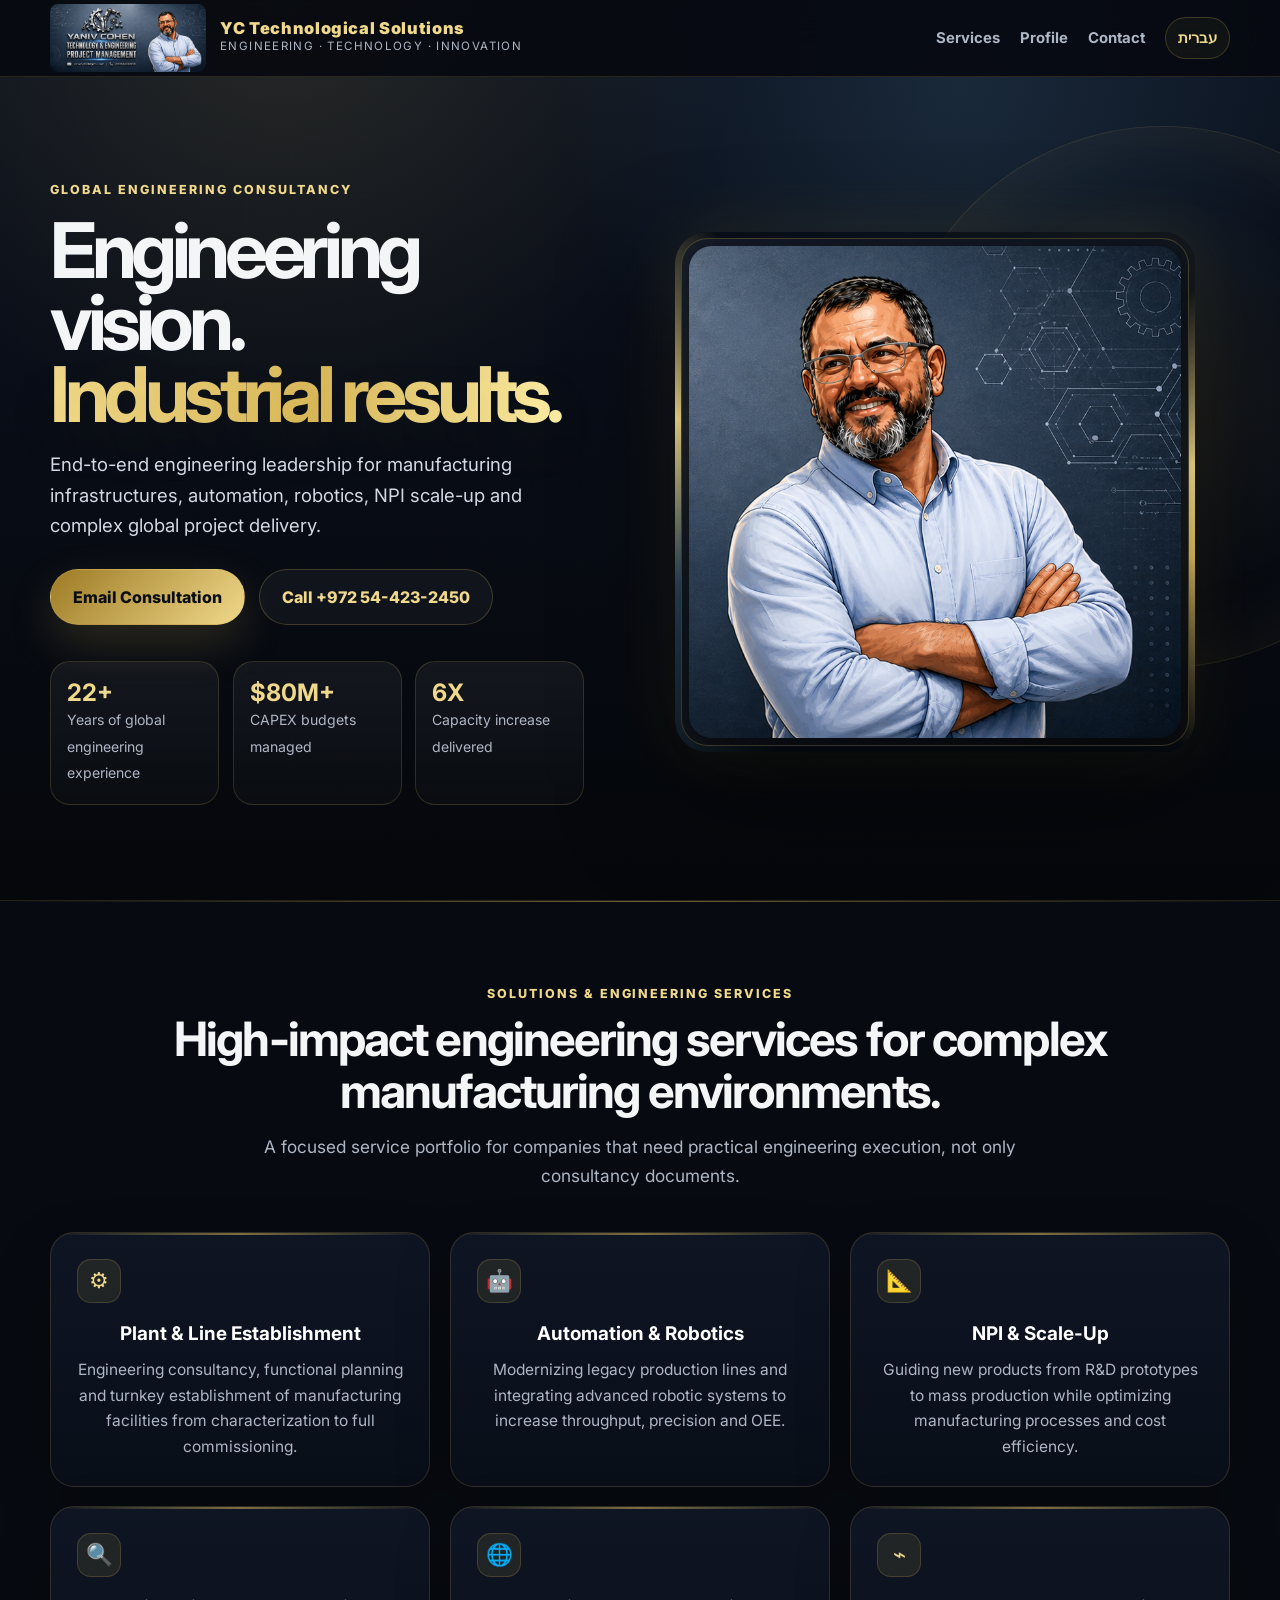
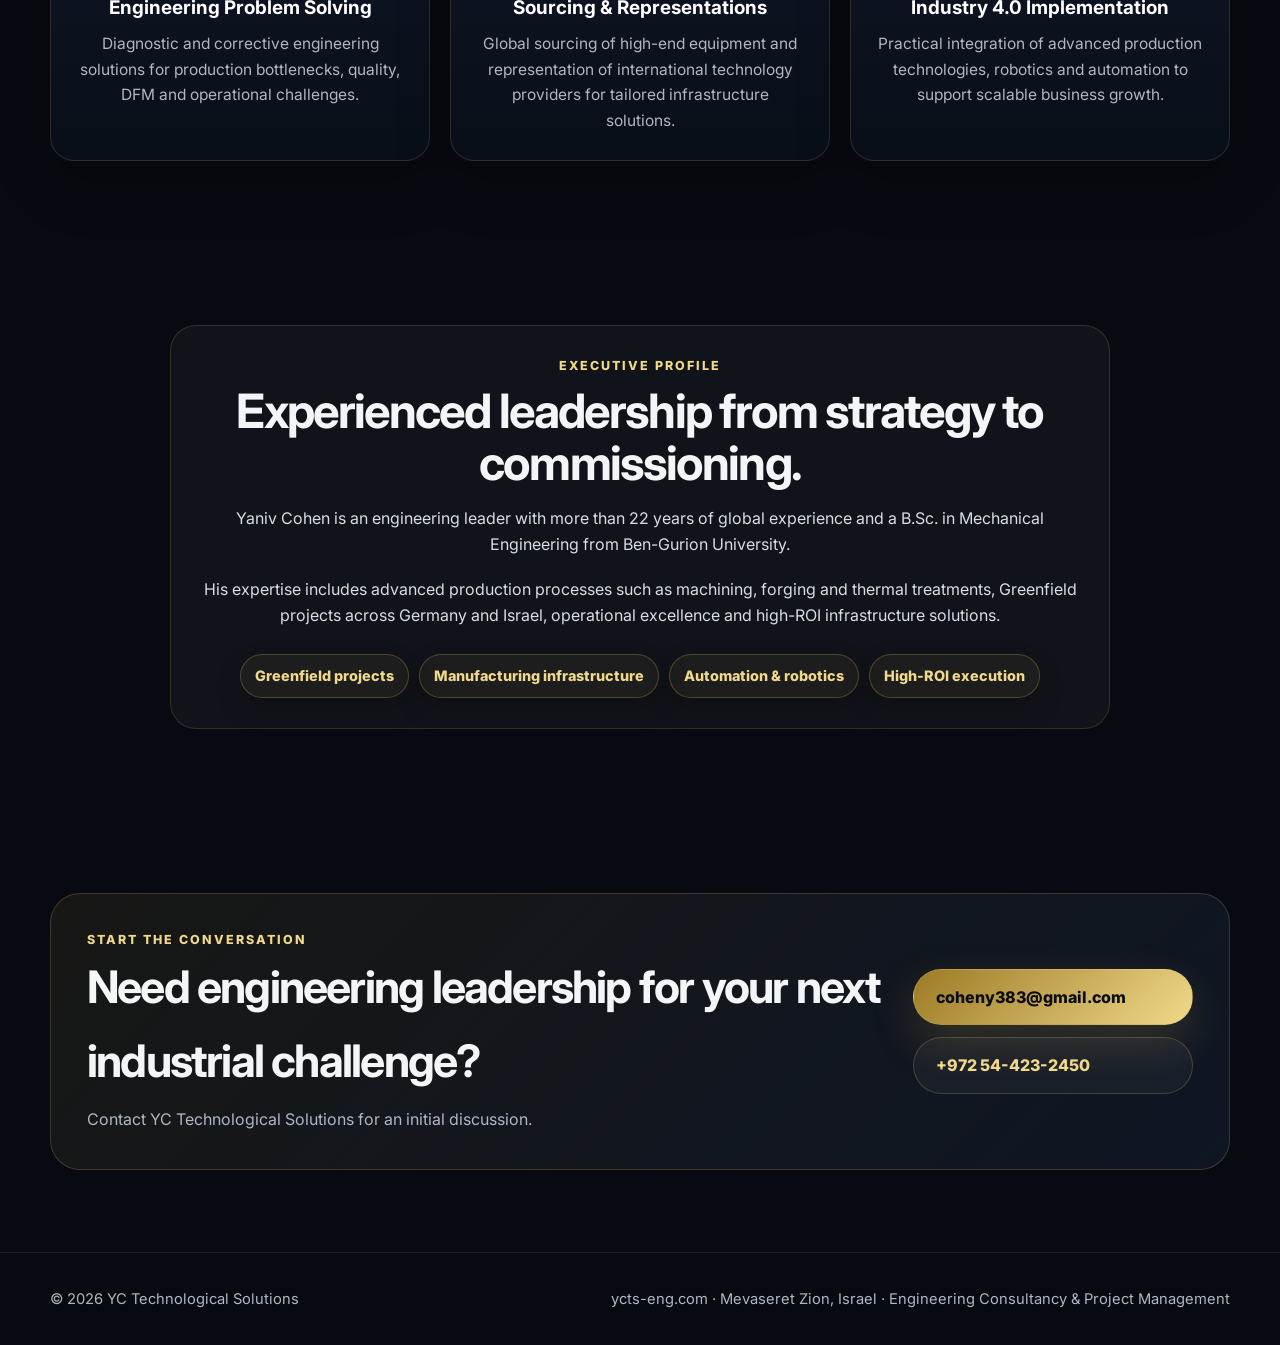
==== commit 2b56becb: "Add files via upload" ====
--- a/cyts-en.html
+++ b/cyts-en.html
@@ -2,7 +2,7 @@
 <header class="topbar"><div class="container nav"><a class="brand" href="index.html"><img src="logo-mark-wide.png" alt="Yaniv Cohen Technology & Engineering Project Management logo"><div><div class="brand-title">YC Technological Solutions</div><div class="brand-sub">Engineering · Technology · Innovation</div></div></a><nav class="navlinks"><a href="#services">Services</a><a href="#profile">Profile</a><a href="#contact">Contact</a><a class="lang-pill" href="cyts-he.html">עברית</a></nav><a class="mobile-lang-pill" href="cyts-he.html" aria-label="Switch language">עברית</a></div></header>
 <main><section class="hero"><div class="container hero-grid"><div><div class="kicker">Global Engineering Consultancy</div><h1>Engineering vision.<span>Industrial results.</span></h1><p>End-to-end engineering leadership for manufacturing infrastructures, automation, robotics, NPI scale-up and complex global project delivery.</p><div class="btnrow"><a class="btn" href="mailto:coheny383@gmail.com">Email Consultation</a><a class="btn secondary" href="tel:+972544232450">Call +972 54-423-2450</a></div><div class="proof"><div class="proof-card"><strong>22+</strong><span>Years of global engineering experience</span></div><div class="proof-card"><strong>$80M+</strong><span>CAPEX budgets managed</span></div><div class="proof-card"><strong>6X</strong><span>Capacity increase delivered</span></div></div></div><div class="visual-card portrait-card"><img src="yaniv-portrait.png" alt="Yaniv Cohen engineering profile"></div></div></section><div class="techline"></div>
 <section class="section center" id="services"><div class="container"><div class="kicker">Solutions & Engineering Services</div><h2 class="section-title">High-impact engineering services for complex manufacturing environments.</h2><p class="section-lead">A focused service portfolio for companies that need practical engineering execution, not only consultancy documents.</p><div class="cards"><article class="card"><div class="icon">⚙</div><h3>Plant & Line Establishment</h3><p>Engineering consultancy, functional planning and turnkey establishment of manufacturing facilities from characterization to full commissioning.</p></article><article class="card"><div class="icon">🤖</div><h3>Automation & Robotics</h3><p>Modernizing legacy production lines and integrating advanced robotic systems to increase throughput, precision and OEE.</p></article><article class="card"><div class="icon">📐</div><h3>NPI & Scale-Up</h3><p>Guiding new products from R&D prototypes to mass production while optimizing manufacturing processes and cost efficiency.</p></article><article class="card"><div class="icon">🔍</div><h3>Engineering Problem Solving</h3><p>Diagnostic and corrective engineering solutions for production bottlenecks, quality, DFM and operational challenges.</p></article><article class="card"><div class="icon">🌐</div><h3>Sourcing & Representations</h3><p>Global sourcing of high-end equipment and representation of international technology providers for tailored infrastructure solutions.</p></article><article class="card"><div class="icon">⌁</div><h3>Industry 4.0 Implementation</h3><p>Practical integration of advanced production technologies, robotics and automation to support scalable business growth.</p></article></div></div></section>
-<section class="section" id="profile"><div class="container about-grid"><div class="visual-card portrait-card profile-portrait"><img src="yaniv-portrait.png" alt="Yaniv Cohen engineering profile"></div><div class="about-box"><div class="kicker">Executive Profile</div><h2 class="section-title">Experienced leadership from strategy to commissioning.</h2><p>Yaniv Cohen is an engineering leader with more than 22 years of global experience and a B.Sc. in Mechanical Engineering from Ben-Gurion University.</p><p>His expertise includes advanced production processes such as machining, forging and thermal treatments, Greenfield projects across Germany and Israel, operational excellence and high-ROI infrastructure solutions.</p></div></div></section>
+<section class="section" id="profile"><div class="container about-grid profile-single"><div class="about-box"><div class="kicker">Executive Profile</div><h2 class="section-title">Experienced leadership from strategy to commissioning.</h2><p>Yaniv Cohen is an engineering leader with more than 22 years of global experience and a B.Sc. in Mechanical Engineering from Ben-Gurion University.</p><p>His expertise includes advanced production processes such as machining, forging and thermal treatments, Greenfield projects across Germany and Israel, operational excellence and high-ROI infrastructure solutions.</p><div class="profile-points"><span>Greenfield projects</span><span>Manufacturing infrastructure</span><span>Automation & robotics</span><span>High-ROI execution</span></div></div></div></section>
 <section class="section" id="contact"><div class="container"><div class="contact-panel"><div><div class="kicker">Start the conversation</div><h2>Need engineering leadership for your next industrial challenge?</h2><p>Contact YC Technological Solutions for an initial discussion.</p></div><div class="contact-actions"><a class="btn" href="mailto:coheny383@gmail.com">coheny383@gmail.com</a><a class="btn secondary" href="tel:+972544232450">+972 54-423-2450</a></div></div></div></section></main><footer class="footer"><div class="container footer-inner"><span>© 2026 YC Technological Solutions</span><span>ycts-eng.com · Mevaseret Zion, Israel · Engineering Consultancy & Project Management</span></div></footer>
 <script>
 (function(){
--- a/styles.css
+++ b/styles.css
@@ -251,3 +251,37 @@
   .portrait-card img{border-radius:16px}
   .profile-portrait{max-width:270px}
 }
+
+
+/* V11: calmer layout — Yaniv portrait appears once only in the hero.
+   The profile section is text-focused with compact option chips instead of a second image. */
+.profile-single{
+  grid-template-columns:1fr!important;
+  max-width:940px;
+}
+.profile-single .about-box{
+  text-align:center;
+  margin-inline:auto;
+}
+.profile-points{
+  display:flex;
+  flex-wrap:wrap;
+  gap:10px;
+  justify-content:center;
+  margin-top:26px;
+}
+.profile-points span{
+  border:1px solid rgba(216,184,90,.28);
+  background:rgba(216,184,90,.06);
+  color:var(--gold2);
+  border-radius:999px;
+  padding:9px 14px;
+  font-weight:800;
+  font-size:.9rem;
+  box-shadow:0 12px 28px rgba(0,0,0,.16);
+}
+@media(max-width:900px){
+  .profile-single .about-box{padding:24px 18px}
+  .profile-points{gap:8px;margin-top:20px}
+  .profile-points span{font-size:.82rem;padding:8px 11px}
+}
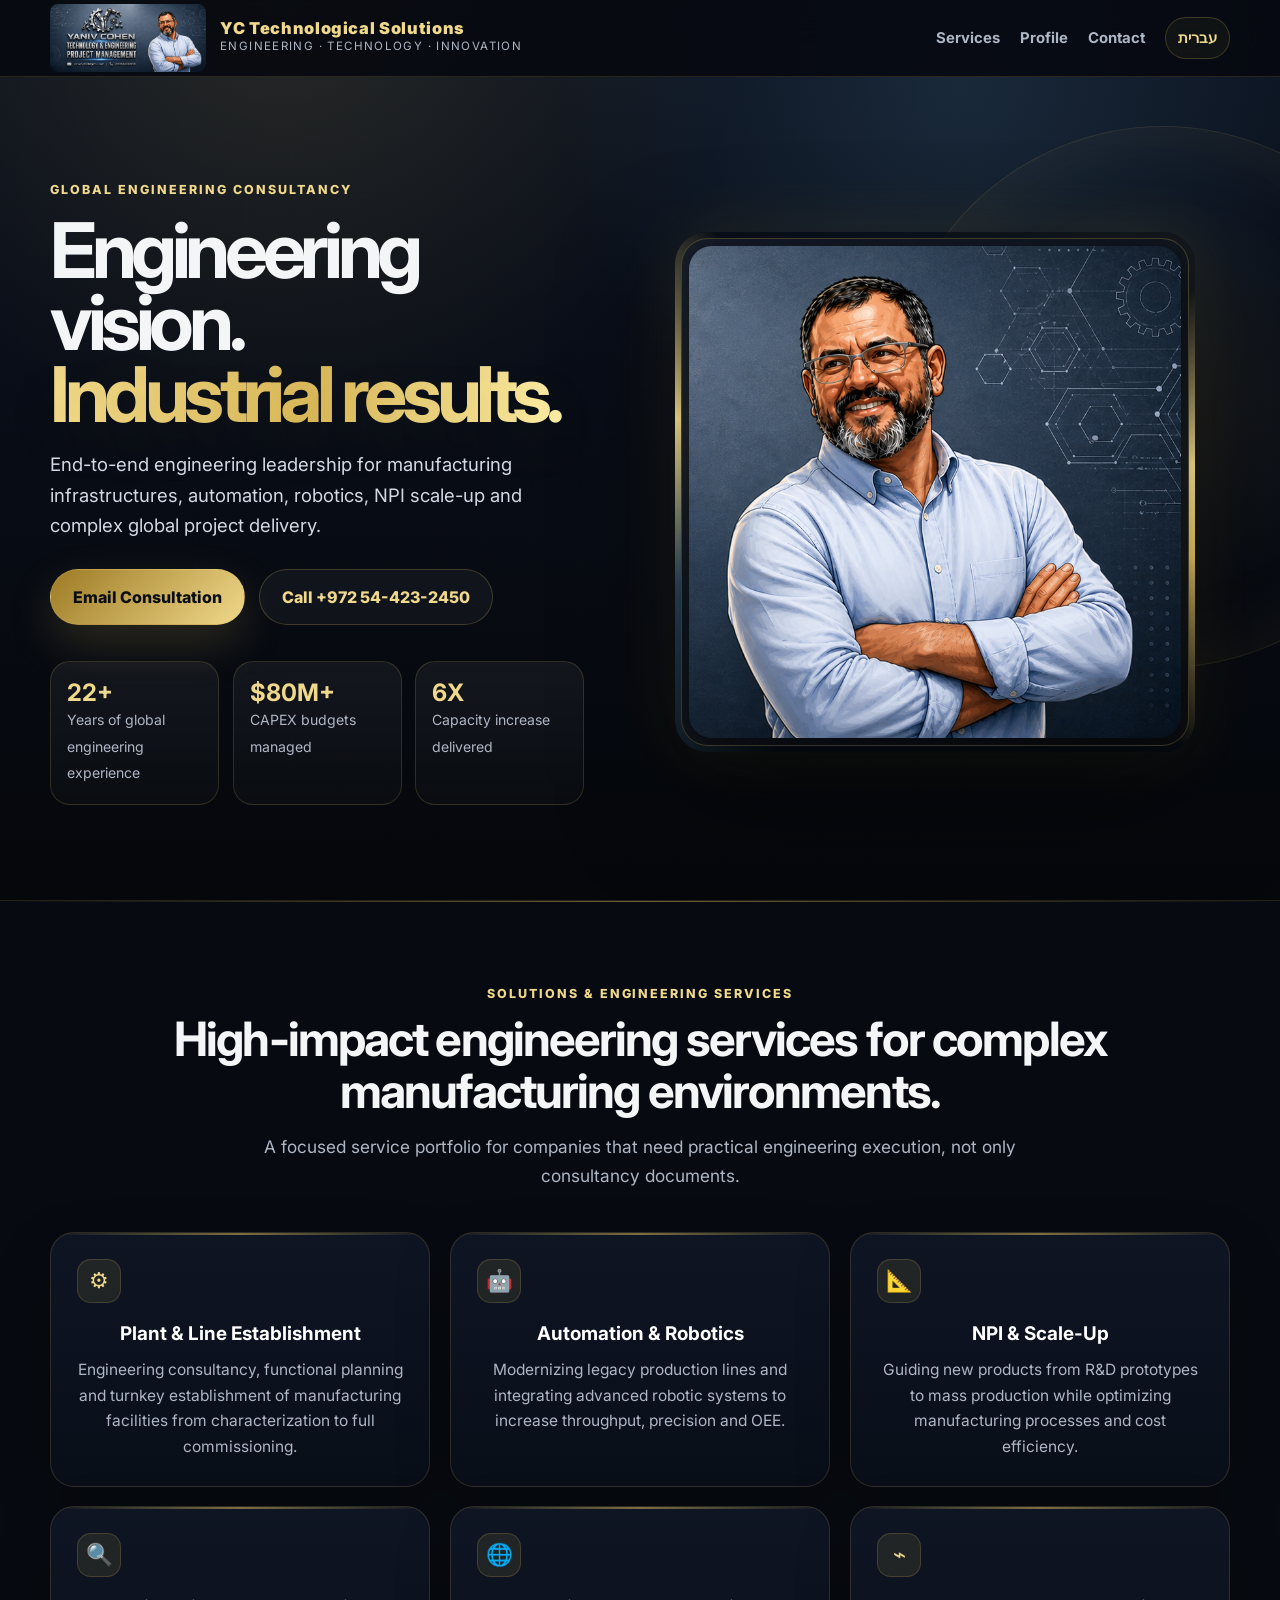
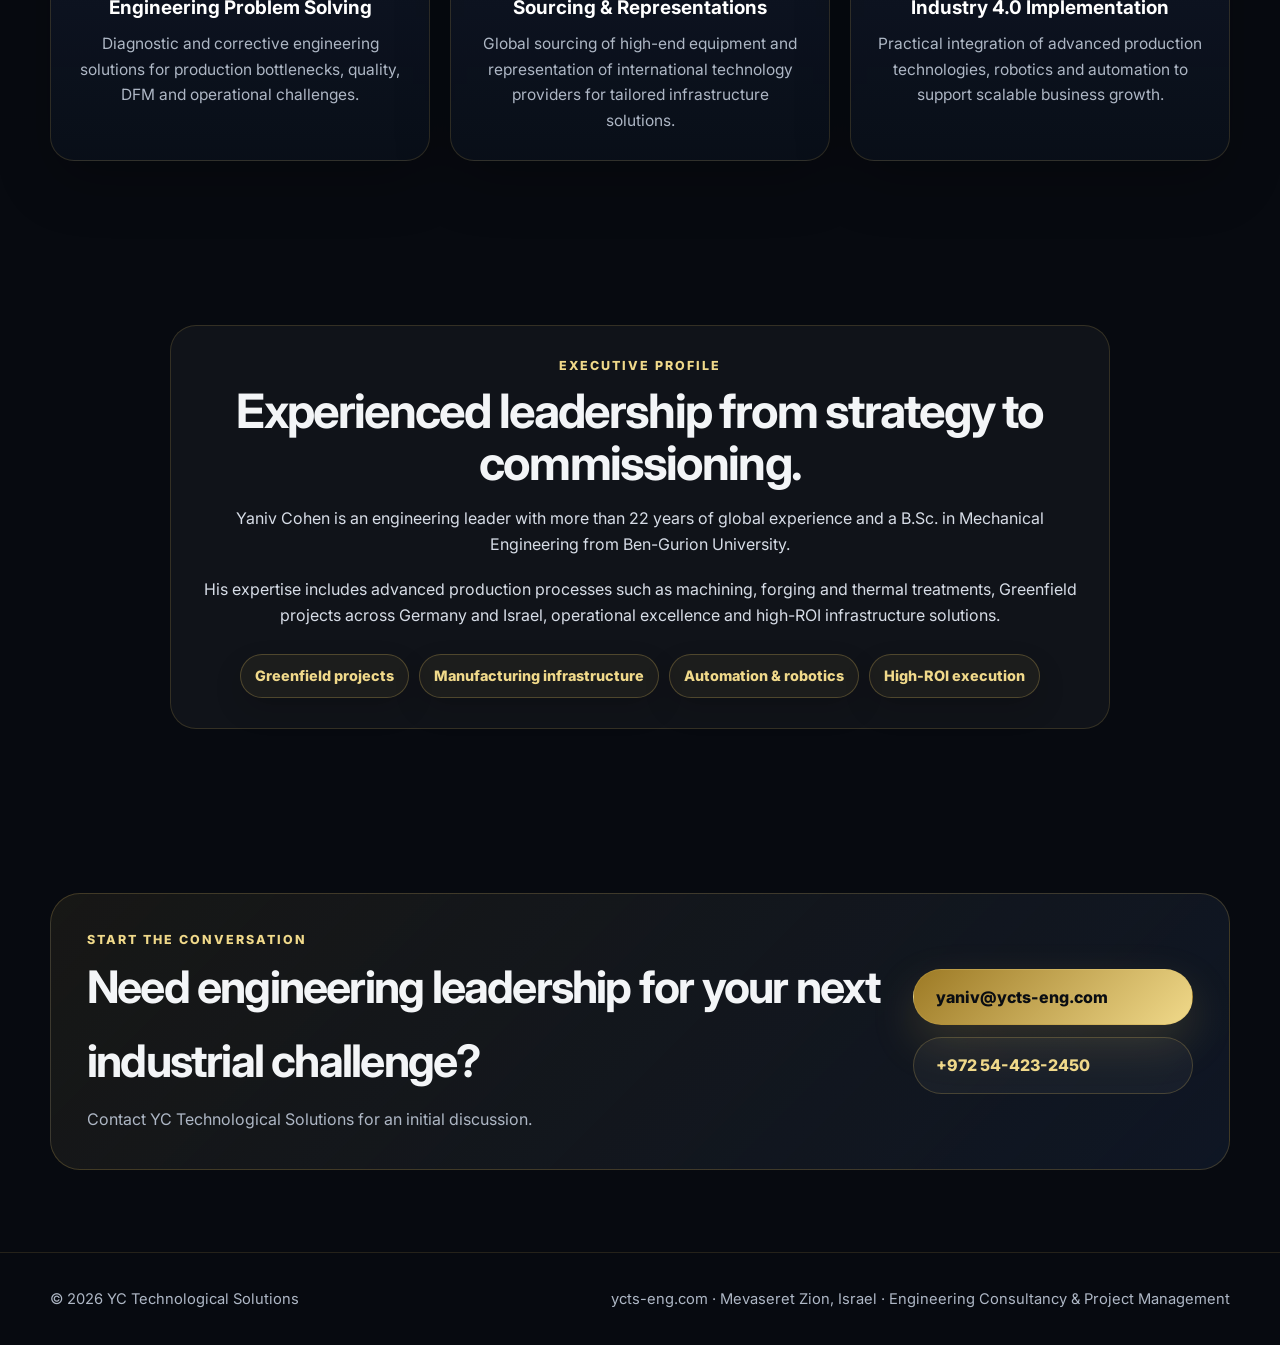
==== commit 629bbfa9: "Update cyts-en.html" ====
--- a/cyts-en.html
+++ b/cyts-en.html
@@ -1,9 +1,9 @@
 <!doctype html><html lang="en"><head><meta charset="utf-8"><meta name="viewport" content="width=device-width,initial-scale=1"><title>YC Technological Solutions | Engineering & Project Management</title><link rel="icon" href="favicon.png"><link rel="preconnect" href="https://fonts.googleapis.com"><link rel="preconnect" href="https://fonts.gstatic.com" crossorigin><link href="https://fonts.googleapis.com/css2?family=Inter:wght@400;600;700;800;900&family=Assistant:wght@400;600;700;800&display=swap" rel="stylesheet"><link rel="stylesheet" href="styles.css"></head><body>
 <header class="topbar"><div class="container nav"><a class="brand" href="index.html"><img src="logo-mark-wide.png" alt="Yaniv Cohen Technology & Engineering Project Management logo"><div><div class="brand-title">YC Technological Solutions</div><div class="brand-sub">Engineering · Technology · Innovation</div></div></a><nav class="navlinks"><a href="#services">Services</a><a href="#profile">Profile</a><a href="#contact">Contact</a><a class="lang-pill" href="cyts-he.html">עברית</a></nav><a class="mobile-lang-pill" href="cyts-he.html" aria-label="Switch language">עברית</a></div></header>
-<main><section class="hero"><div class="container hero-grid"><div><div class="kicker">Global Engineering Consultancy</div><h1>Engineering vision.<span>Industrial results.</span></h1><p>End-to-end engineering leadership for manufacturing infrastructures, automation, robotics, NPI scale-up and complex global project delivery.</p><div class="btnrow"><a class="btn" href="mailto:coheny383@gmail.com">Email Consultation</a><a class="btn secondary" href="tel:+972544232450">Call +972 54-423-2450</a></div><div class="proof"><div class="proof-card"><strong>22+</strong><span>Years of global engineering experience</span></div><div class="proof-card"><strong>$80M+</strong><span>CAPEX budgets managed</span></div><div class="proof-card"><strong>6X</strong><span>Capacity increase delivered</span></div></div></div><div class="visual-card portrait-card"><img src="yaniv-portrait.png" alt="Yaniv Cohen engineering profile"></div></div></section><div class="techline"></div>
+<main><section class="hero"><div class="container hero-grid"><div><div class="kicker">Global Engineering Consultancy</div><h1>Engineering vision.<span>Industrial results.</span></h1><p>End-to-end engineering leadership for manufacturing infrastructures, automation, robotics, NPI scale-up and complex global project delivery.</p><div class="btnrow"><a class="btn" href="mailto:yaniv@ycts-eng.com">Email Consultation</a><a class="btn secondary" href="tel:+972544232450">Call +972 54-423-2450</a></div><div class="proof"><div class="proof-card"><strong>22+</strong><span>Years of global engineering experience</span></div><div class="proof-card"><strong>$80M+</strong><span>CAPEX budgets managed</span></div><div class="proof-card"><strong>6X</strong><span>Capacity increase delivered</span></div></div></div><div class="visual-card portrait-card"><img src="yaniv-portrait.png" alt="Yaniv Cohen engineering profile"></div></div></section><div class="techline"></div>
 <section class="section center" id="services"><div class="container"><div class="kicker">Solutions & Engineering Services</div><h2 class="section-title">High-impact engineering services for complex manufacturing environments.</h2><p class="section-lead">A focused service portfolio for companies that need practical engineering execution, not only consultancy documents.</p><div class="cards"><article class="card"><div class="icon">⚙</div><h3>Plant & Line Establishment</h3><p>Engineering consultancy, functional planning and turnkey establishment of manufacturing facilities from characterization to full commissioning.</p></article><article class="card"><div class="icon">🤖</div><h3>Automation & Robotics</h3><p>Modernizing legacy production lines and integrating advanced robotic systems to increase throughput, precision and OEE.</p></article><article class="card"><div class="icon">📐</div><h3>NPI & Scale-Up</h3><p>Guiding new products from R&D prototypes to mass production while optimizing manufacturing processes and cost efficiency.</p></article><article class="card"><div class="icon">🔍</div><h3>Engineering Problem Solving</h3><p>Diagnostic and corrective engineering solutions for production bottlenecks, quality, DFM and operational challenges.</p></article><article class="card"><div class="icon">🌐</div><h3>Sourcing & Representations</h3><p>Global sourcing of high-end equipment and representation of international technology providers for tailored infrastructure solutions.</p></article><article class="card"><div class="icon">⌁</div><h3>Industry 4.0 Implementation</h3><p>Practical integration of advanced production technologies, robotics and automation to support scalable business growth.</p></article></div></div></section>
 <section class="section" id="profile"><div class="container about-grid profile-single"><div class="about-box"><div class="kicker">Executive Profile</div><h2 class="section-title">Experienced leadership from strategy to commissioning.</h2><p>Yaniv Cohen is an engineering leader with more than 22 years of global experience and a B.Sc. in Mechanical Engineering from Ben-Gurion University.</p><p>His expertise includes advanced production processes such as machining, forging and thermal treatments, Greenfield projects across Germany and Israel, operational excellence and high-ROI infrastructure solutions.</p><div class="profile-points"><span>Greenfield projects</span><span>Manufacturing infrastructure</span><span>Automation & robotics</span><span>High-ROI execution</span></div></div></div></section>
-<section class="section" id="contact"><div class="container"><div class="contact-panel"><div><div class="kicker">Start the conversation</div><h2>Need engineering leadership for your next industrial challenge?</h2><p>Contact YC Technological Solutions for an initial discussion.</p></div><div class="contact-actions"><a class="btn" href="mailto:coheny383@gmail.com">coheny383@gmail.com</a><a class="btn secondary" href="tel:+972544232450">+972 54-423-2450</a></div></div></div></section></main><footer class="footer"><div class="container footer-inner"><span>© 2026 YC Technological Solutions</span><span>ycts-eng.com · Mevaseret Zion, Israel · Engineering Consultancy & Project Management</span></div></footer>
+<section class="section" id="contact"><div class="container"><div class="contact-panel"><div><div class="kicker">Start the conversation</div><h2>Need engineering leadership for your next industrial challenge?</h2><p>Contact YC Technological Solutions for an initial discussion.</p></div><div class="contact-actions"><a class="btn" href="mailto:yaniv@ycts-eng.com">yaniv@ycts-eng.com</a><a class="btn secondary" href="tel:+972544232450">+972 54-423-2450</a></div></div></div></section></main><footer class="footer"><div class="container footer-inner"><span>© 2026 YC Technological Solutions</span><span>ycts-eng.com · Mevaseret Zion, Israel · Engineering Consultancy & Project Management</span></div></footer>
 <script>
 (function(){
   const targets = [
@@ -31,4 +31,4 @@
   nodes.forEach(el => observer.observe(el));
 })();
 </script>
-</body></html>+</body></html>
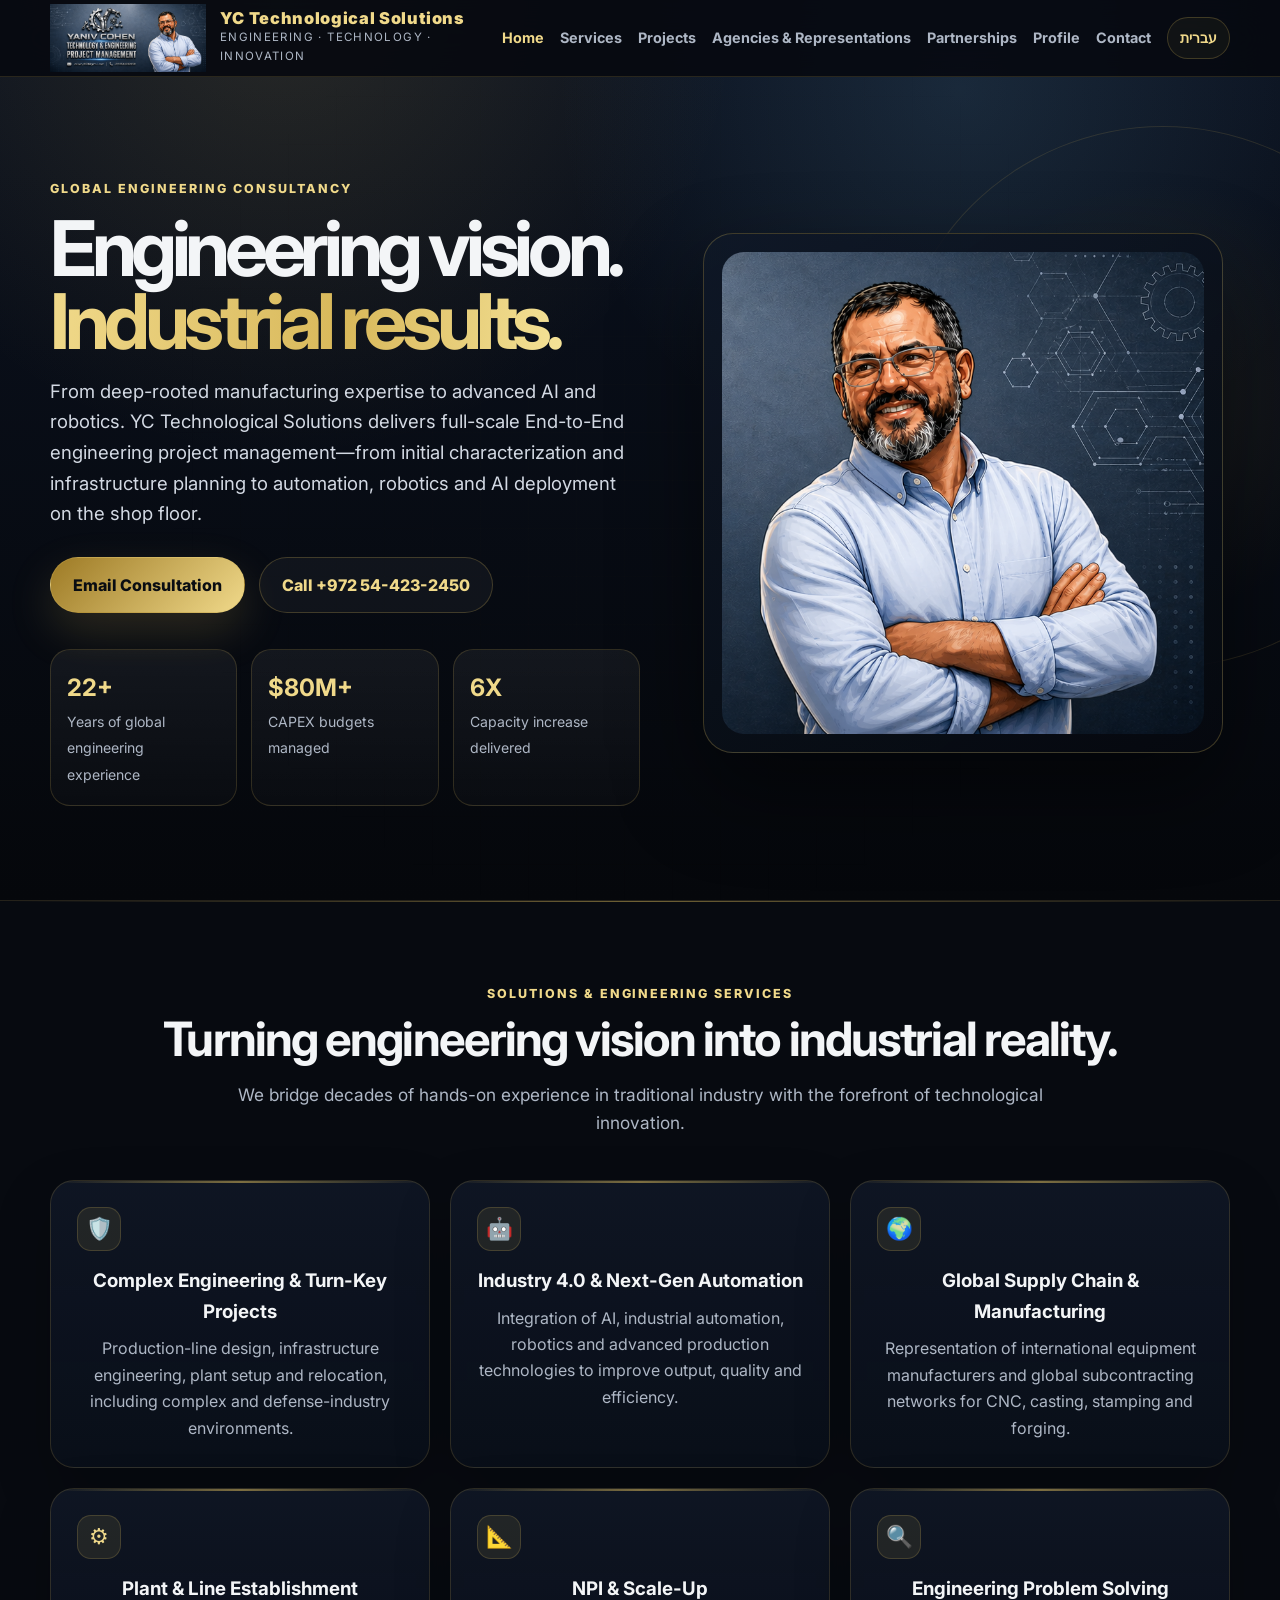
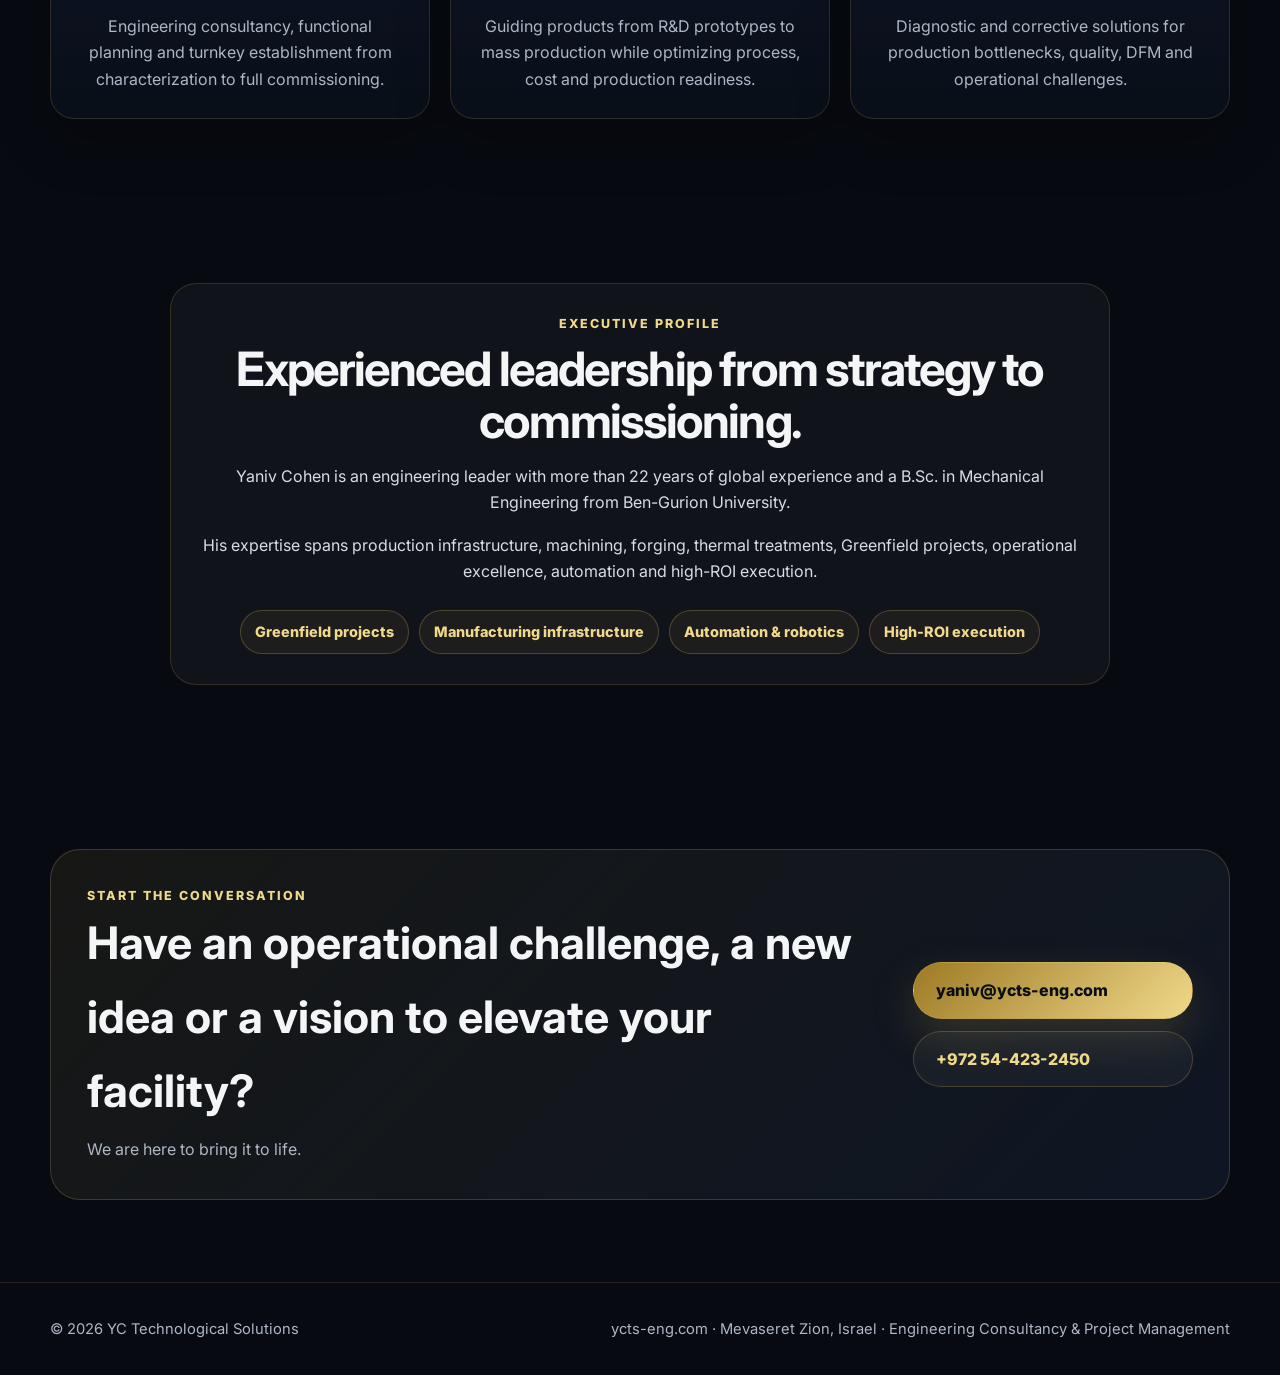
==== commit abb12427: "Add files via upload" ====
--- a/cyts-en.html
+++ b/cyts-en.html
@@ -1,34 +1,31 @@
-<!doctype html><html lang="en"><head><meta charset="utf-8"><meta name="viewport" content="width=device-width,initial-scale=1"><title>YC Technological Solutions | Engineering & Project Management</title><link rel="icon" href="favicon.png"><link rel="preconnect" href="https://fonts.googleapis.com"><link rel="preconnect" href="https://fonts.gstatic.com" crossorigin><link href="https://fonts.googleapis.com/css2?family=Inter:wght@400;600;700;800;900&family=Assistant:wght@400;600;700;800&display=swap" rel="stylesheet"><link rel="stylesheet" href="styles.css"></head><body>
-<header class="topbar"><div class="container nav"><a class="brand" href="index.html"><img src="logo-mark-wide.png" alt="Yaniv Cohen Technology & Engineering Project Management logo"><div><div class="brand-title">YC Technological Solutions</div><div class="brand-sub">Engineering · Technology · Innovation</div></div></a><nav class="navlinks"><a href="#services">Services</a><a href="#profile">Profile</a><a href="#contact">Contact</a><a class="lang-pill" href="cyts-he.html">עברית</a></nav><a class="mobile-lang-pill" href="cyts-he.html" aria-label="Switch language">עברית</a></div></header>
-<main><section class="hero"><div class="container hero-grid"><div><div class="kicker">Global Engineering Consultancy</div><h1>Engineering vision.<span>Industrial results.</span></h1><p>End-to-end engineering leadership for manufacturing infrastructures, automation, robotics, NPI scale-up and complex global project delivery.</p><div class="btnrow"><a class="btn" href="mailto:yaniv@ycts-eng.com">Email Consultation</a><a class="btn secondary" href="tel:+972544232450">Call +972 54-423-2450</a></div><div class="proof"><div class="proof-card"><strong>22+</strong><span>Years of global engineering experience</span></div><div class="proof-card"><strong>$80M+</strong><span>CAPEX budgets managed</span></div><div class="proof-card"><strong>6X</strong><span>Capacity increase delivered</span></div></div></div><div class="visual-card portrait-card"><img src="yaniv-portrait.png" alt="Yaniv Cohen engineering profile"></div></div></section><div class="techline"></div>
-<section class="section center" id="services"><div class="container"><div class="kicker">Solutions & Engineering Services</div><h2 class="section-title">High-impact engineering services for complex manufacturing environments.</h2><p class="section-lead">A focused service portfolio for companies that need practical engineering execution, not only consultancy documents.</p><div class="cards"><article class="card"><div class="icon">⚙</div><h3>Plant & Line Establishment</h3><p>Engineering consultancy, functional planning and turnkey establishment of manufacturing facilities from characterization to full commissioning.</p></article><article class="card"><div class="icon">🤖</div><h3>Automation & Robotics</h3><p>Modernizing legacy production lines and integrating advanced robotic systems to increase throughput, precision and OEE.</p></article><article class="card"><div class="icon">📐</div><h3>NPI & Scale-Up</h3><p>Guiding new products from R&D prototypes to mass production while optimizing manufacturing processes and cost efficiency.</p></article><article class="card"><div class="icon">🔍</div><h3>Engineering Problem Solving</h3><p>Diagnostic and corrective engineering solutions for production bottlenecks, quality, DFM and operational challenges.</p></article><article class="card"><div class="icon">🌐</div><h3>Sourcing & Representations</h3><p>Global sourcing of high-end equipment and representation of international technology providers for tailored infrastructure solutions.</p></article><article class="card"><div class="icon">⌁</div><h3>Industry 4.0 Implementation</h3><p>Practical integration of advanced production technologies, robotics and automation to support scalable business growth.</p></article></div></div></section>
-<section class="section" id="profile"><div class="container about-grid profile-single"><div class="about-box"><div class="kicker">Executive Profile</div><h2 class="section-title">Experienced leadership from strategy to commissioning.</h2><p>Yaniv Cohen is an engineering leader with more than 22 years of global experience and a B.Sc. in Mechanical Engineering from Ben-Gurion University.</p><p>His expertise includes advanced production processes such as machining, forging and thermal treatments, Greenfield projects across Germany and Israel, operational excellence and high-ROI infrastructure solutions.</p><div class="profile-points"><span>Greenfield projects</span><span>Manufacturing infrastructure</span><span>Automation & robotics</span><span>High-ROI execution</span></div></div></div></section>
-<section class="section" id="contact"><div class="container"><div class="contact-panel"><div><div class="kicker">Start the conversation</div><h2>Need engineering leadership for your next industrial challenge?</h2><p>Contact YC Technological Solutions for an initial discussion.</p></div><div class="contact-actions"><a class="btn" href="mailto:yaniv@ycts-eng.com">yaniv@ycts-eng.com</a><a class="btn secondary" href="tel:+972544232450">+972 54-423-2450</a></div></div></div></section></main><footer class="footer"><div class="container footer-inner"><span>© 2026 YC Technological Solutions</span><span>ycts-eng.com · Mevaseret Zion, Israel · Engineering Consultancy & Project Management</span></div></footer>
+<!doctype html><html lang="en"><head><meta charset="utf-8"><meta name="viewport" content="width=device-width,initial-scale=1"><title>YC Technological Solutions | Engineering & Project Management</title><link rel="icon" href="favicon.png"><link rel="preconnect" href="https://fonts.googleapis.com"><link rel="preconnect" href="https://fonts.gstatic.com" crossorigin><link href="https://fonts.googleapis.com/css2?family=Inter:wght@400;600;700;800;900&family=Assistant:wght@400;600;700;800&display=swap" rel="stylesheet"><link rel="stylesheet" href="styles.css"></head><body><header class="topbar"><div class="container nav">
+<a class="brand" href="index.html"><img src="logo-mark-wide.png" alt="YC Technological Solutions"><div><div class="brand-title">YC Technological Solutions</div><div class="brand-sub">Engineering · Technology · Innovation</div></div></a>
+<nav class="navlinks"><a class="active" href="cyts-en.html">Home</a><a class="" href="cyts-en.html#services">Services</a><a class="" href="projects-en.html">Projects</a><a class="" href="representations-en.html">Agencies & Representations</a><a class="" href="partnerships-en.html">Partnerships</a><a class="" href="cyts-en.html#profile">Profile</a><a class="" href="cyts-en.html#contact">Contact</a><a class="lang-pill" href="cyts-he.html">עברית</a></nav><a class="mobile-menu" href="cyts-he.html">עברית</a></div></header>
+<main>
+<section class="hero"><div class="container hero-grid"><div><div class="kicker">Global Engineering Consultancy</div><h1>Engineering vision.<span>Industrial results.</span></h1><p>From deep-rooted manufacturing expertise to advanced AI and robotics. YC Technological Solutions delivers full-scale End-to-End engineering project management—from initial characterization and infrastructure planning to automation, robotics and AI deployment on the shop floor.</p><div class="btnrow"><a class="btn" href="mailto:yaniv@ycts-eng.com">Email Consultation</a><a class="btn secondary" href="tel:+972544232450">Call +972 54-423-2450</a></div><div class="proof"><div class="proof-card"><strong>22+</strong><span>Years of global engineering experience</span></div><div class="proof-card"><strong>$80M+</strong><span>CAPEX budgets managed</span></div><div class="proof-card"><strong>6X</strong><span>Capacity increase delivered</span></div></div></div><div class="visual-card portrait-card"><img src="yaniv-portrait.png" alt="Yaniv Cohen engineering profile"></div></div></section>
+<div class="techline"></div>
+<section class="section center" id="services"><div class="container"><div class="kicker">Solutions & Engineering Services</div><h2 class="section-title">Turning engineering vision into industrial reality.</h2><p class="section-lead">We bridge decades of hands-on experience in traditional industry with the forefront of technological innovation.</p><div class="cards">
+<article class="card"><div class="icon">🛡️</div><h3>Complex Engineering & Turn-Key Projects</h3><p>Production-line design, infrastructure engineering, plant setup and relocation, including complex and defense-industry environments.</p></article>
+<article class="card"><div class="icon">🤖</div><h3>Industry 4.0 & Next-Gen Automation</h3><p>Integration of AI, industrial automation, robotics and advanced production technologies to improve output, quality and efficiency.</p></article>
+<article class="card"><div class="icon">🌍</div><h3>Global Supply Chain & Manufacturing</h3><p>Representation of international equipment manufacturers and global subcontracting networks for CNC, casting, stamping and forging.</p></article>
+<article class="card"><div class="icon">⚙</div><h3>Plant & Line Establishment</h3><p>Engineering consultancy, functional planning and turnkey establishment from characterization to full commissioning.</p></article>
+<article class="card"><div class="icon">📐</div><h3>NPI & Scale-Up</h3><p>Guiding products from R&D prototypes to mass production while optimizing process, cost and production readiness.</p></article>
+<article class="card"><div class="icon">🔍</div><h3>Engineering Problem Solving</h3><p>Diagnostic and corrective solutions for production bottlenecks, quality, DFM and operational challenges.</p></article>
+</div></div></section>
+<section class="section" id="profile"><div class="container about-grid"><div class="about-box"><div class="kicker">Executive Profile</div><h2 class="section-title">Experienced leadership from strategy to commissioning.</h2><p>Yaniv Cohen is an engineering leader with more than 22 years of global experience and a B.Sc. in Mechanical Engineering from Ben-Gurion University.</p><p>His expertise spans production infrastructure, machining, forging, thermal treatments, Greenfield projects, operational excellence, automation and high-ROI execution.</p><div class="profile-points"><span>Greenfield projects</span><span>Manufacturing infrastructure</span><span>Automation & robotics</span><span>High-ROI execution</span></div></div></div></section>
+<section class="section" id="contact"><div class="container"><div class="contact-panel"><div><div class="kicker">Start the conversation</div><h2>Have an operational challenge, a new idea or a vision to elevate your facility?</h2><p>We are here to bring it to life.</p></div><div class="contact-actions"><a class="btn" href="mailto:yaniv@ycts-eng.com">yaniv@ycts-eng.com</a><a class="btn secondary" href="tel:+972544232450">+972 54-423-2450</a></div></div></div></section>
+</main><footer class="footer"><div class="container footer-inner"><span>© 2026 YC Technological Solutions</span><span>ycts-eng.com · Mevaseret Zion, Israel · Engineering Consultancy & Project Management</span></div></footer>
 <script>
 (function(){
-  const targets = [
-    '.section', '.card', '.proof-card', '.about-box', '.mini-banner', '.visual-card', '.contact-panel', '.section-title', '.section-lead', '.lang-card'
-  ];
-  const nodes = Array.from(document.querySelectorAll(targets.join(',')));
-  nodes.forEach((el, index) => {
-    el.classList.add('reveal');
-    if (el.classList.contains('card') || el.classList.contains('proof-card')) {
-      el.classList.add('reveal-delay-' + ((index % 5) + 1));
-    }
-  });
-  if (!('IntersectionObserver' in window)) {
-    nodes.forEach(el => el.classList.add('is-visible'));
-    return;
-  }
-  const observer = new IntersectionObserver((entries) => {
-    entries.forEach(entry => {
-      if (entry.isIntersecting) {
-        entry.target.classList.add('is-visible');
-        observer.unobserve(entry.target);
-      }
-    });
-  }, { threshold: 0.14, rootMargin: '0px 0px -70px 0px' });
-  nodes.forEach(el => observer.observe(el));
+  const targets=['.section','.card','.proof-card','.about-box','.visual-card','.contact-panel','.section-title','.section-lead','.content-card'];
+  const nodes=[...document.querySelectorAll(targets.join(','))];
+  nodes.forEach(el=>el.classList.add('reveal'));
+  const style=document.createElement('style');
+  style.textContent='.reveal{opacity:0;transform:translateY(34px);transition:.75s ease}.reveal.is-visible{opacity:1;transform:none}';
+  document.head.appendChild(style);
+  if(!('IntersectionObserver' in window)){nodes.forEach(el=>el.classList.add('is-visible'));return}
+  const obs=new IntersectionObserver(es=>es.forEach(e=>{if(e.isIntersecting){e.target.classList.add('is-visible');obs.unobserve(e.target)}}),{threshold:.12});
+  nodes.forEach(el=>obs.observe(el));
 })();
 </script>
-</body></html>
+</body></html>
--- a/styles.css
+++ b/styles.css
@@ -5,283 +5,21 @@
 *{box-sizing:border-box}html{scroll-behavior:smooth}body{margin:0;background:var(--bg);color:var(--text);font-family:Inter,Arial,sans-serif;line-height:1.65;overflow-x:hidden}
 body::before{content:"";position:fixed;inset:0;z-index:-3;background:radial-gradient(circle at 22% 0%,rgba(216,184,90,.14),transparent 34%),radial-gradient(circle at 75% 10%,rgba(104,167,207,.16),transparent 32%),linear-gradient(180deg,#0b1220 0%,#05070b 100%)}
 body::after{content:"";position:fixed;inset:0;z-index:-2;opacity:.36;background-image:linear-gradient(rgba(216,184,90,.045) 1px,transparent 1px),linear-gradient(90deg,rgba(216,184,90,.045) 1px,transparent 1px);background-size:48px 48px;mask-image:radial-gradient(circle at center,black,transparent 78%)}
-a{color:inherit}.container{width:min(1180px,calc(100% - 42px));margin:auto}.gold{color:var(--gold)}.kicker{color:var(--gold2);font-weight:800;letter-spacing:.16em;text-transform:uppercase;font-size:.78rem}.section{padding:82px 0}.section-title{font-size:clamp(2rem,3.7vw,3.2rem);line-height:1.1;margin:8px 0 16px;letter-spacing:-.04em}.section-lead{color:var(--muted);font-size:1.08rem;max-width:760px;margin:0 auto 42px}.center{text-align:center}.btn{display:inline-flex;align-items:center;gap:10px;padding:14px 22px;border-radius:999px;text-decoration:none;font-weight:800;border:1px solid var(--line);transition:.25s ease;background:linear-gradient(135deg,var(--gold3),var(--gold2));color:#0a0d12;box-shadow:0 18px 45px rgba(216,184,90,.18)}.btn:hover{transform:translateY(-2px);box-shadow:0 22px 55px rgba(216,184,90,.28)}.btn.secondary{background:rgba(255,255,255,.04);color:var(--gold2);box-shadow:none}.btnrow{display:flex;flex-wrap:wrap;gap:14px;margin-top:28px}.topbar{position:sticky;top:0;z-index:30;background:rgba(6,9,15,.74);backdrop-filter:blur(18px);border-bottom:1px solid rgba(216,184,90,.16)}.nav{height:76px;display:flex;align-items:center;justify-content:space-between;gap:20px}.brand{display:flex;align-items:center;gap:14px;text-decoration:none}.brand img{width:70px;height:42px;object-fit:contain;border-radius:10px;border:1px solid rgba(216,184,90,.25);box-shadow:0 10px 28px rgba(0,0,0,.35)}.brand-title{font-weight:900;letter-spacing:.04em;color:var(--gold2);font-size:1.02rem;line-height:1.1}.brand-sub{font-size:.72rem;color:var(--muted);letter-spacing:.12em;text-transform:uppercase}.navlinks{display:flex;gap:20px;align-items:center}.navlinks a{color:var(--muted);text-decoration:none;font-weight:700;font-size:.93rem}.navlinks a:hover{color:var(--gold2)}.lang-pill{border:1px solid var(--line);border-radius:999px;padding:8px 12px;color:var(--gold2)!important;background:rgba(216,184,90,.05)}
-.hero{position:relative;min-height:calc(100vh - 76px);display:flex;align-items:center;padding:78px 0 70px;border-bottom:1px solid rgba(216,184,90,.14);overflow:hidden}.hero::before{content:"";position:absolute;right:-12%;top:6%;width:540px;height:540px;border:1px solid rgba(216,184,90,.14);border-radius:50%;background:radial-gradient(circle,rgba(216,184,90,.08),transparent 60%);box-shadow:inset 0 0 90px rgba(216,184,90,.08)}.hero-grid{position:relative;z-index:2;display:grid;grid-template-columns:1.05fr .95fr;gap:56px;align-items:center}.hero h1{font-size:clamp(3rem,6vw,6.5rem);line-height:.94;margin:14px 0 18px;letter-spacing:-.07em}.hero h1 span{display:block;background:linear-gradient(95deg,var(--gold2),var(--gold),#fff1ad);-webkit-background-clip:text;background-clip:text;color:transparent;text-shadow:0 20px 70px rgba(216,184,90,.1)}.hero p{font-size:clamp(1.05rem,1.45vw,1.32rem);color:#d3d9e3;max-width:710px;margin:0}.proof{display:grid;grid-template-columns:repeat(3,minmax(0,1fr));gap:14px;margin-top:36px}.proof-card{padding:18px 16px;border:1px solid rgba(216,184,90,.18);background:linear-gradient(180deg,rgba(255,255,255,.055),rgba(255,255,255,.02));border-radius:20px}.proof-card strong{display:block;color:var(--gold2);font-size:1.5rem;line-height:1.1}.proof-card span{color:var(--muted);font-size:.88rem}.visual-card{position:relative;border:1px solid rgba(216,184,90,.26);background:linear-gradient(145deg,rgba(15,24,39,.86),rgba(6,9,15,.9));border-radius:30px;padding:18px;box-shadow:0 38px 90px rgba(0,0,0,.45);overflow:hidden}.visual-card::before{content:"";position:absolute;inset:12px;border:1px solid rgba(216,184,90,.12);border-radius:24px;pointer-events:none}.visual-card img{position:relative;z-index:1;width:100%;display:block;border-radius:22px}.visual-card .caption{position:absolute;left:34px;right:34px;bottom:34px;z-index:2;padding:16px 18px;border-radius:18px;background:rgba(5,8,14,.76);border:1px solid rgba(216,184,90,.24);backdrop-filter:blur(12px);color:var(--gold2);font-weight:900;letter-spacing:.04em}.techline{height:1px;background:linear-gradient(90deg,transparent,var(--gold),transparent);opacity:.5}.cards{display:grid;grid-template-columns:repeat(3,minmax(0,1fr));gap:20px}.card{border:1px solid rgba(216,184,90,.17);background:linear-gradient(180deg,rgba(16,24,39,.84),rgba(10,16,27,.78));border-radius:24px;padding:26px;position:relative;overflow:hidden;box-shadow:0 22px 55px rgba(0,0,0,.22)}.card::after{content:"";position:absolute;top:0;left:0;right:0;height:2px;background:linear-gradient(90deg,transparent,var(--gold),transparent);opacity:.55}.card .icon{width:44px;height:44px;border-radius:14px;display:grid;place-items:center;background:rgba(216,184,90,.1);color:var(--gold2);border:1px solid rgba(216,184,90,.2);font-size:1.35rem;margin-bottom:15px}.card h3{margin:0 0 8px;font-size:1.18rem;color:#fff}.card p{margin:0;color:var(--muted);font-size:.97rem}.about-grid{display:grid;grid-template-columns:.92fr 1.08fr;gap:38px;align-items:center}.about-box{border:1px solid rgba(216,184,90,.18);background:rgba(255,255,255,.04);border-radius:26px;padding:30px}.about-box p{color:#d7dde7;margin:0 0 18px}.about-box p:last-child{margin-bottom:0}.mini-banner{border-radius:26px;overflow:hidden;border:1px solid rgba(216,184,90,.22);box-shadow:0 28px 65px rgba(0,0,0,.3)}.mini-banner img{display:block;width:100%}.contact-panel{border:1px solid rgba(216,184,90,.22);border-radius:30px;padding:36px;background:linear-gradient(135deg,rgba(216,184,90,.08),rgba(16,24,39,.88));display:grid;grid-template-columns:1fr auto;gap:26px;align-items:center}.contact-panel h2{margin:0 0 8px;font-size:clamp(1.9rem,3.5vw,3.2rem);letter-spacing:-.04em}.contact-panel p{margin:0;color:var(--muted)}.contact-actions{display:flex;flex-direction:column;gap:12px;min-width:280px}.footer{padding:34px 0;border-top:1px solid rgba(216,184,90,.14);color:var(--muted);font-size:.92rem}.footer-inner{display:flex;justify-content:space-between;gap:18px;flex-wrap:wrap}.footer a{color:var(--gold2);text-decoration:none}
-.lang-page{min-height:100vh;display:grid;place-items:center;padding:34px}.lang-card{width:min(1040px,100%);border:1px solid rgba(216,184,90,.22);border-radius:34px;background:linear-gradient(135deg,rgba(16,24,39,.9),rgba(7,10,16,.95));overflow:hidden;box-shadow:0 40px 120px rgba(0,0,0,.5)}.lang-cover{height:240px;background:linear-gradient(90deg,rgba(6,8,12,.18),rgba(6,8,12,.68)),url('brand-banner.png') center/cover no-repeat}.lang-content{padding:46px;text-align:center}.lang-content h1{font-size:clamp(2.3rem,5vw,5rem);line-height:.95;margin:8px 0 14px;letter-spacing:-.06em;color:var(--gold2)}.lang-buttons{display:flex;justify-content:center;gap:16px;flex-wrap:wrap;margin-top:30px}.lang-buttons .btn{min-width:190px;justify-content:center}
-[dir="rtl"] body,[dir="rtl"]{font-family:Assistant,Arial,sans-serif}.rtl .hero-grid{grid-template-columns:.95fr 1.05fr}.rtl .navlinks{direction:rtl}.rtl .brand-sub{letter-spacing:.04em}.rtl .hero h1{letter-spacing:-.045em}.rtl .caption{font-family:Assistant,Arial,sans-serif}.rtl .service-grid{}.rtl .contact-panel{direction:rtl}.rtl .footer-inner{direction:rtl}
-@media(max-width:900px){.navlinks{display:none}.hero{padding-top:52px}.hero-grid,.rtl .hero-grid,.about-grid,.contact-panel{grid-template-columns:1fr}.visual-card{order:-1}.proof{grid-template-columns:1fr}.cards{grid-template-columns:1fr}.hero h1{font-size:3.2rem}.contact-actions{min-width:0}.lang-cover{height:180px}.lang-content{padding:32px 22px}.brand-title{font-size:.92rem}.brand img{width:58px;height:36px}}
-
-/* V5 premium motion layer: rotating engineering frame + Apple/Samsung-style scroll reveal */
-@keyframes rotateGoldFrame{to{transform:rotate(360deg)}}
-@keyframes subtleFloat{0%,100%{transform:translateY(0) scale(1)}50%{transform:translateY(-10px) scale(1.012)}}
-@keyframes lightSweep{0%{transform:translateX(-120%) rotate(8deg);opacity:0}35%{opacity:.52}100%{transform:translateX(120%) rotate(8deg);opacity:0}}
-.visual-card{isolation:isolate;overflow:hidden;border:0;padding:20px;background:rgba(8,12,20,.68);box-shadow:0 42px 110px rgba(0,0,0,.52),0 0 70px rgba(216,184,90,.12)}
-.visual-card::after{content:"";position:absolute;inset:-45%;z-index:0;background:conic-gradient(from 0deg,transparent 0deg,rgba(216,184,90,.05) 52deg,var(--gold2) 84deg,var(--gold) 104deg,transparent 136deg,transparent 210deg,rgba(104,167,207,.35) 250deg,var(--gold2) 286deg,transparent 320deg);animation:rotateGoldFrame 18s linear infinite;filter:blur(.2px)}
-.visual-card::before{content:"";position:absolute;inset:5px;z-index:1;border-radius:26px;background:linear-gradient(145deg,rgba(15,24,39,.95),rgba(6,9,15,.96));border:1px solid rgba(216,184,90,.28);box-shadow:inset 0 0 55px rgba(216,184,90,.055);pointer-events:none}
-.visual-card img{z-index:2;animation:subtleFloat 7.5s ease-in-out infinite;box-shadow:0 20px 45px rgba(0,0,0,.36)}
-.visual-card .caption{z-index:3}
-.visual-card .caption::before{content:"";position:absolute;inset:0;background:linear-gradient(100deg,transparent,rgba(255,255,255,.18),transparent);animation:lightSweep 5.8s ease-in-out infinite;border-radius:inherit;pointer-events:none}
-.card,.proof-card,.about-box,.mini-banner,.contact-panel,.section-title,.section-lead,.lang-card{will-change:transform,opacity;transition:transform .38s ease,box-shadow .38s ease,border-color .38s ease}
-.reveal{opacity:0;transform:translateY(58px) scale(.955);filter:blur(8px);transition:opacity .9s cubic-bezier(.16,1,.3,1),transform .9s cubic-bezier(.16,1,.3,1),filter .9s cubic-bezier(.16,1,.3,1)}
-.reveal.is-visible{opacity:1;transform:translateY(0) scale(1);filter:blur(0)}
-.reveal.reveal-delay-1{transition-delay:.08s}.reveal.reveal-delay-2{transition-delay:.16s}.reveal.reveal-delay-3{transition-delay:.24s}.reveal.reveal-delay-4{transition-delay:.32s}.reveal.reveal-delay-5{transition-delay:.40s}
-.card:hover,.proof-card:hover{transform:translateY(-8px) scale(1.025);border-color:rgba(216,184,90,.38);box-shadow:0 30px 75px rgba(0,0,0,.32),0 0 45px rgba(216,184,90,.10)}
-.mini-banner:hover{transform:scale(1.018);box-shadow:0 36px 85px rgba(0,0,0,.42),0 0 48px rgba(216,184,90,.11)}
-.lang-card{animation:subtleFloat 9s ease-in-out infinite}
-@media (prefers-reduced-motion:reduce){*,*::before,*::after{animation:none!important;transition:none!important}.reveal{opacity:1;transform:none;filter:none}}
-
-
-/* V6 mobile refinement: keep language switch visible and make the page feel premium on phones */
-.mobile-lang-pill{display:none;text-decoration:none;border:1px solid var(--line);border-radius:999px;padding:9px 14px;color:var(--gold2);background:rgba(216,184,90,.07);font-weight:900;box-shadow:0 10px 28px rgba(0,0,0,.18);white-space:nowrap}
-@media(max-width:900px){
-  .mobile-lang-pill{display:inline-flex;align-items:center;justify-content:center}
-  .topbar{position:sticky;top:0;z-index:80}
-  .nav{height:66px;gap:10px}
-  .container{width:min(100% - 28px,1180px)}
-  .brand{gap:10px;min-width:0}
-  .brand>div{min-width:0}.brand-title{white-space:nowrap;overflow:hidden;text-overflow:ellipsis;max-width:48vw}.brand-sub{display:none}
-  .hero{min-height:auto;padding:36px 0 44px}
-  .hero-grid,.rtl .hero-grid{gap:28px;text-align:center}
-  .hero h1{font-size:clamp(2.45rem,12vw,4.1rem);line-height:.98;margin:10px 0 14px;letter-spacing:-.055em}
-  .hero p{font-size:1rem;line-height:1.65;margin:0 auto;max-width:96%}
-  .btnrow{justify-content:center;margin-top:22px;gap:10px}.btn{padding:12px 17px;font-size:.94rem}
-  .proof{grid-template-columns:repeat(3,minmax(0,1fr));gap:8px;margin-top:24px}.proof-card{padding:12px 8px;border-radius:16px}.proof-card strong{font-size:1.08rem}.proof-card span{font-size:.72rem;line-height:1.25}
-  .visual-card{max-width:350px;margin:0 auto;padding:13px;border-radius:25px}.visual-card::before{border-radius:22px}.visual-card img{border-radius:18px}.visual-card .caption{left:22px;right:22px;bottom:22px;padding:11px 13px;font-size:.78rem;border-radius:14px}
-  .section{padding:54px 0}.section-title{font-size:clamp(1.85rem,9vw,2.55rem);line-height:1.12}.section-lead{font-size:.98rem;margin-bottom:26px}
-  .cards{display:flex;overflow-x:auto;gap:14px;scroll-snap-type:x mandatory;padding:2px 4px 18px;margin-inline:-4px;-webkit-overflow-scrolling:touch}.card{min-width:82%;scroll-snap-align:center;padding:22px;border-radius:22px;text-align:start}.rtl .card{text-align:right}.cards::-webkit-scrollbar{height:6px}.cards::-webkit-scrollbar-thumb{background:rgba(216,184,90,.45);border-radius:999px}.cards::-webkit-scrollbar-track{background:rgba(255,255,255,.05);border-radius:999px}
-  .about-grid{gap:20px}.mini-banner{order:2}.about-box{order:1;padding:24px;text-align:center}.about-box .section-title{margin-top:10px}
-  .contact-panel{padding:26px 20px;text-align:center;border-radius:24px}.contact-actions{width:100%}.contact-actions .btn{justify-content:center;width:100%}
-  .footer-inner{justify-content:center;text-align:center}
-  .lang-page{padding:18px}.lang-card{border-radius:26px}.lang-cover{height:175px;background-position:center}.lang-content{padding:30px 18px}.lang-buttons{flex-direction:column;gap:12px}.lang-buttons .btn{width:100%}
-}
-@media(max-width:430px){
-  .brand img{width:49px;height:32px;border-radius:8px}.brand-title{font-size:.82rem;max-width:46vw}.mobile-lang-pill{padding:8px 11px;font-size:.86rem}.hero{padding-top:28px}.visual-card{max-width:315px}.proof-card span{font-size:.66rem}.btnrow .btn{width:100%;justify-content:center}.card{min-width:88%}
-}
-
-/* V8 hotfix: restore original logo assets and prevent mobile clipping */
-.brand img{
-  width:96px;
-  height:46px;
-  object-fit:contain;
-  background:rgba(4,8,14,.72);
-  padding:3px 5px;
-}
-.lang-cover{
-  height:245px;
-  background:linear-gradient(180deg,rgba(6,8,12,.18),rgba(6,8,12,.62)), url('brand-banner.png') center / contain no-repeat;
-  background-color:#080d16;
-}
-.mini-banner{
-  background:#080d16;
-  display:flex;
-  align-items:center;
-  justify-content:center;
-}
-.mini-banner img{
-  width:100%;
-  height:auto;
-  object-fit:contain;
-}
-@media(max-width:900px){
-  .nav{height:auto;min-height:70px;padding:9px 0;align-items:center}
-  .brand{align-items:center;gap:9px;flex:1;min-width:0}
-  .brand img{width:78px;height:46px;flex:0 0 auto;border-radius:10px;padding:3px}
-  .brand-title{font-size:.86rem;line-height:1.08;white-space:normal;max-width:52vw;overflow:visible;text-overflow:clip;display:block}
-  .brand-sub{display:none}
-  .mobile-lang-pill{flex:0 0 auto;margin-inline-start:8px}
-  .lang-cover{height:155px;background-size:92% auto;background-position:center}
-  .lang-content h1{font-size:clamp(2.05rem,12vw,3.5rem)}
-  .mini-banner{border-radius:22px;padding:8px;background:#080d16}
-}
-@media(max-width:430px){
-  .brand img{width:68px;height:42px}
-  .brand-title{font-size:.8rem;max-width:48vw}
-  .mobile-lang-pill{font-size:.84rem;padding:8px 10px}
-  .lang-cover{height:135px;background-size:94% auto}
-}
-
-
-/* V9 FINAL: use the supplied original logo/banner exactly, without darkening, recoloring or cropping */
-.topbar{
-  background:rgba(6,9,15,.88);
-}
-.brand{
-  flex:1 1 auto;
-  min-width:0;
-}
-.brand img{
-  width:156px;
-  height:68px;
-  object-fit:contain;
-  object-position:center;
-  background:transparent;
-  padding:0;
-  border:0;
-  border-radius:8px;
-  box-shadow:none;
-}
-.brand-title{color:var(--gold2)}
-.hero-grid{grid-template-columns:.95fr 1.05fr}
-.visual-card.brand-hero-card{
-  max-width:760px;
-  width:100%;
-  padding:10px;
-  background:rgba(5,8,14,.52);
-  border-radius:28px;
-}
-.visual-card.brand-hero-card::before{
-  inset:5px;
-  background:transparent;
-  border:1px solid rgba(216,184,90,.35);
-  box-shadow:none;
-}
-.visual-card.brand-hero-card img{
-  width:100%;
-  height:auto;
-  object-fit:contain;
-  object-position:center;
-  border-radius:20px;
-  animation:subtleFloat 8s ease-in-out infinite;
-  box-shadow:0 24px 55px rgba(0,0,0,.32);
-}
-.visual-card.brand-hero-card .caption{display:none!important}
-.lang-card{background:linear-gradient(135deg,rgba(16,24,39,.95),rgba(7,10,16,.98))}
-.lang-cover{
-  height:auto!important;
-  min-height:0!important;
-  padding:18px 18px 0;
-  background:none!important;
-  background-color:transparent!important;
-  display:flex;
-  align-items:center;
-  justify-content:center;
-}
-.lang-cover img{
-  display:block;
-  width:100%;
-  max-width:960px;
-  height:auto;
-  object-fit:contain;
-  object-position:center;
-  border-radius:22px;
-  border:1px solid rgba(216,184,90,.22);
-  box-shadow:0 22px 60px rgba(0,0,0,.36);
-}
-.mini-banner{
-  padding:10px;
-  background:rgba(5,8,14,.62);
-}
-.mini-banner img{
-  display:block;
-  width:100%;
-  height:auto;
-  object-fit:contain;
-  object-position:center;
-  border-radius:18px;
-}
-@media(max-width:900px){
-  .nav{min-height:74px;align-items:center}
-  .brand img{width:116px;height:54px;flex:0 0 auto}
-  .brand-title{font-size:.82rem;max-width:46vw;line-height:1.1}
-  .hero-grid,.rtl .hero-grid{grid-template-columns:1fr;gap:26px}
-  .visual-card.brand-hero-card{order:-1;max-width:100%;padding:8px;border-radius:24px;margin-top:6px}
-  .visual-card.brand-hero-card img{border-radius:18px;animation:none}
-  .lang-page{padding:14px;background:#070a10}
-  .lang-card{border-radius:24px;width:100%}
-  .lang-cover{padding:12px 12px 0!important}
-  .lang-cover img{border-radius:18px;max-height:38vh;object-fit:contain}
-  .lang-content{padding:24px 18px 28px}
-  .lang-content h1{font-size:clamp(1.9rem,10vw,3.1rem);line-height:1.02;margin-top:10px}
-}
-@media(max-width:430px){
-  .brand img{width:96px;height:48px}
-  .brand-title{font-size:.76rem;max-width:44vw}
-  .mobile-lang-pill{font-size:.82rem;padding:7px 10px}
-  .hero{padding-top:22px}
-  .visual-card.brand-hero-card{padding:6px;border-radius:20px}
-  .visual-card.brand-hero-card img{border-radius:15px}
-  .lang-cover img{max-height:34vh}
-}
-
-
-/* V10: Keep the full original logo only on the language page and as a small header brand.
-   Inner pages return to the calmer square Yaniv portrait with the slow rotating gold frame. */
-.portrait-card{
-  max-width:520px;
-  width:100%;
-  margin-inline:auto;
-  aspect-ratio:1 / 1;
-  padding:14px;
-  border-radius:32px;
-  background:rgba(8,12,20,.68);
-}
-.portrait-card::before{
-  inset:6px;
-  border-radius:27px;
-  background:linear-gradient(145deg,rgba(15,24,39,.94),rgba(6,9,15,.96));
-  border:1px solid rgba(216,184,90,.30);
-  box-shadow:inset 0 0 55px rgba(216,184,90,.055);
-}
-.portrait-card img{
-  width:100%;
-  height:100%;
-  aspect-ratio:1 / 1;
-  object-fit:cover;
-  object-position:center top;
-  border-radius:23px;
-  display:block;
-}
-.profile-portrait{
-  max-width:430px;
-}
-/* The old banner-specific rules stay inactive because the inner pages no longer use brand-hero-card. */
-@media(max-width:900px){
-  .portrait-card{
-    max-width:340px;
-    padding:10px;
-    border-radius:26px;
-    margin-top:6px;
-  }
-  .portrait-card::before{border-radius:22px}
-  .portrait-card img{border-radius:18px;animation:none}
-  .profile-portrait{max-width:300px;order:2}
-}
-@media(max-width:430px){
-  .portrait-card{max-width:305px;padding:7px;border-radius:22px}
-  .portrait-card img{border-radius:16px}
-  .profile-portrait{max-width:270px}
-}
-
-
-/* V11: calmer layout — Yaniv portrait appears once only in the hero.
-   The profile section is text-focused with compact option chips instead of a second image. */
-.profile-single{
-  grid-template-columns:1fr!important;
-  max-width:940px;
-}
-.profile-single .about-box{
-  text-align:center;
-  margin-inline:auto;
-}
-.profile-points{
-  display:flex;
-  flex-wrap:wrap;
-  gap:10px;
-  justify-content:center;
-  margin-top:26px;
-}
-.profile-points span{
-  border:1px solid rgba(216,184,90,.28);
-  background:rgba(216,184,90,.06);
-  color:var(--gold2);
-  border-radius:999px;
-  padding:9px 14px;
-  font-weight:800;
-  font-size:.9rem;
-  box-shadow:0 12px 28px rgba(0,0,0,.16);
-}
-@media(max-width:900px){
-  .profile-single .about-box{padding:24px 18px}
-  .profile-points{gap:8px;margin-top:20px}
-  .profile-points span{font-size:.82rem;padding:8px 11px}
-}
+a{color:inherit}.container{width:min(1180px,calc(100% - 42px));margin:auto}.kicker{color:var(--gold2);font-weight:800;letter-spacing:.16em;text-transform:uppercase;font-size:.78rem}.section{padding:82px 0}.section-title{font-size:clamp(2rem,3.7vw,3.2rem);line-height:1.1;margin:8px 0 16px;letter-spacing:-.04em}.section-lead{color:var(--muted);font-size:1.08rem;max-width:820px;margin:0 auto 42px}.center{text-align:center}
+.btn{display:inline-flex;align-items:center;gap:10px;padding:14px 22px;border-radius:999px;text-decoration:none;font-weight:800;border:1px solid var(--line);transition:.25s ease;background:linear-gradient(135deg,var(--gold3),var(--gold2));color:#0a0d12;box-shadow:0 18px 45px rgba(216,184,90,.18)}
+.btn:hover{transform:translateY(-2px);box-shadow:0 22px 55px rgba(216,184,90,.28)}.btn.secondary{background:rgba(255,255,255,.04);color:var(--gold2);box-shadow:none}.btnrow{display:flex;flex-wrap:wrap;gap:14px;margin-top:28px}
+.topbar{position:sticky;top:0;z-index:30;background:rgba(6,9,15,.88);backdrop-filter:blur(18px);border-bottom:1px solid rgba(216,184,90,.16)}.nav{min-height:76px;display:flex;align-items:center;justify-content:space-between;gap:20px}.brand{display:flex;align-items:center;gap:14px;text-decoration:none;flex:1;min-width:0}.brand img{width:156px;height:68px;object-fit:contain;background:transparent}.brand-title{font-weight:900;letter-spacing:.04em;color:var(--gold2);font-size:1.02rem;line-height:1.1}.brand-sub{font-size:.72rem;color:var(--muted);letter-spacing:.12em;text-transform:uppercase}.navlinks{display:flex;gap:16px;align-items:center;flex-wrap:wrap;justify-content:flex-end}.navlinks a{color:var(--muted);text-decoration:none;font-weight:700;font-size:.9rem}.navlinks a:hover,.navlinks a.active{color:var(--gold2)}.lang-pill{border:1px solid var(--line);border-radius:999px;padding:8px 12px;color:var(--gold2)!important;background:rgba(216,184,90,.05)}
+.mobile-menu{display:none}
+.hero{position:relative;min-height:calc(100vh - 76px);display:flex;align-items:center;padding:78px 0 70px;border-bottom:1px solid rgba(216,184,90,.14);overflow:hidden}.hero::before{content:"";position:absolute;right:-12%;top:6%;width:540px;height:540px;border:1px solid rgba(216,184,90,.14);border-radius:50%;background:radial-gradient(circle,rgba(216,184,90,.08),transparent 60%)}
+.hero-grid{position:relative;z-index:2;display:grid;grid-template-columns:1.05fr .95fr;gap:56px;align-items:center}.hero h1{font-size:clamp(3rem,6vw,6.2rem);line-height:.94;margin:14px 0 18px;letter-spacing:-.07em}.hero h1 span{display:block;background:linear-gradient(95deg,var(--gold2),var(--gold),#fff1ad);-webkit-background-clip:text;background-clip:text;color:transparent}.hero p{font-size:clamp(1.05rem,1.45vw,1.32rem);color:#d3d9e3;max-width:740px;margin:0}
+.proof{display:grid;grid-template-columns:repeat(3,minmax(0,1fr));gap:14px;margin-top:36px}.proof-card{padding:18px 16px;border:1px solid rgba(216,184,90,.18);background:linear-gradient(180deg,rgba(255,255,255,.055),rgba(255,255,255,.02));border-radius:20px}.proof-card strong{display:block;color:var(--gold2);font-size:1.5rem}.proof-card span{color:var(--muted);font-size:.88rem}
+.visual-card{position:relative;border:1px solid rgba(216,184,90,.26);background:linear-gradient(145deg,rgba(15,24,39,.86),rgba(6,9,15,.9));border-radius:30px;padding:18px;box-shadow:0 38px 90px rgba(0,0,0,.45);overflow:hidden}.visual-card img{width:100%;display:block;border-radius:22px}.portrait-card{max-width:520px;margin-inline:auto;aspect-ratio:1/1}.portrait-card img{height:100%;object-fit:cover;object-position:center top}
+.techline{height:1px;background:linear-gradient(90deg,transparent,var(--gold),transparent);opacity:.5}
+.cards,.content-grid{display:grid;grid-template-columns:repeat(3,minmax(0,1fr));gap:20px}.card,.content-card{border:1px solid rgba(216,184,90,.17);background:linear-gradient(180deg,rgba(16,24,39,.84),rgba(10,16,27,.78));border-radius:24px;padding:26px;position:relative;overflow:hidden;box-shadow:0 22px 55px rgba(0,0,0,.22)}.card::after,.content-card::after{content:"";position:absolute;top:0;left:0;right:0;height:2px;background:linear-gradient(90deg,transparent,var(--gold),transparent);opacity:.55}.card .icon,.content-card .icon{width:44px;height:44px;border-radius:14px;display:grid;place-items:center;background:rgba(216,184,90,.1);color:var(--gold2);border:1px solid rgba(216,184,90,.2);font-size:1.35rem;margin-bottom:15px}.card h3,.content-card h3{margin:0 0 8px}.card p,.content-card p{margin:0;color:var(--muted)}
+.about-grid{display:grid;grid-template-columns:1fr;gap:38px}.about-box{border:1px solid rgba(216,184,90,.18);background:rgba(255,255,255,.04);border-radius:26px;padding:30px;max-width:940px;margin:auto;text-align:center}.about-box p{color:#d7dde7}.profile-points{display:flex;flex-wrap:wrap;gap:10px;justify-content:center;margin-top:26px}.profile-points span{border:1px solid rgba(216,184,90,.28);background:rgba(216,184,90,.06);color:var(--gold2);border-radius:999px;padding:9px 14px;font-weight:800;font-size:.9rem}
+.contact-panel{border:1px solid rgba(216,184,90,.22);border-radius:30px;padding:36px;background:linear-gradient(135deg,rgba(216,184,90,.08),rgba(16,24,39,.88));display:grid;grid-template-columns:1fr auto;gap:26px;align-items:center}.contact-panel h2{margin:0 0 8px;font-size:clamp(1.9rem,3.5vw,3.2rem)}.contact-panel p{margin:0;color:var(--muted)}.contact-actions{display:flex;flex-direction:column;gap:12px;min-width:280px}
+.page-hero{padding:92px 0 56px;text-align:center;border-bottom:1px solid rgba(216,184,90,.14)}.page-hero h1{font-size:clamp(2.7rem,5vw,4.8rem);line-height:1;margin:10px 0 18px}.page-hero p{max-width:850px;margin:auto;color:var(--muted);font-size:1.1rem}
+.footer{padding:34px 0;border-top:1px solid rgba(216,184,90,.14);color:var(--muted);font-size:.92rem}.footer-inner{display:flex;justify-content:space-between;gap:18px;flex-wrap:wrap}
+[dir="rtl"] body,[dir="rtl"]{font-family:Assistant,Arial,sans-serif}.rtl .navlinks{direction:rtl}.rtl .contact-panel{direction:rtl}.rtl .footer-inner{direction:rtl}
+@media(max-width:1050px){.navlinks{display:none}.mobile-menu{display:inline-flex;text-decoration:none;border:1px solid var(--line);border-radius:999px;padding:9px 13px;color:var(--gold2);font-weight:800}.hero-grid,.rtl .hero-grid{grid-template-columns:1fr;text-align:center}.visual-card{order:-1}.btnrow{justify-content:center}.proof{grid-template-columns:repeat(3,1fr)}.cards,.content-grid{grid-template-columns:1fr}.contact-panel{grid-template-columns:1fr;text-align:center}.contact-actions{min-width:0}.brand img{width:108px;height:54px}.brand-sub{display:none}}
+@media(max-width:600px){.container{width:min(100% - 28px,1180px)}.section{padding:54px 0}.hero{padding:36px 0 44px;min-height:auto}.hero h1{font-size:clamp(2.45rem,12vw,4rem)}.proof{grid-template-columns:1fr}.btnrow .btn{width:100%;justify-content:center}.brand-title{font-size:.82rem}.mobile-menu{font-size:.82rem;padding:8px 10px}.page-hero{padding:68px 0 42px}}
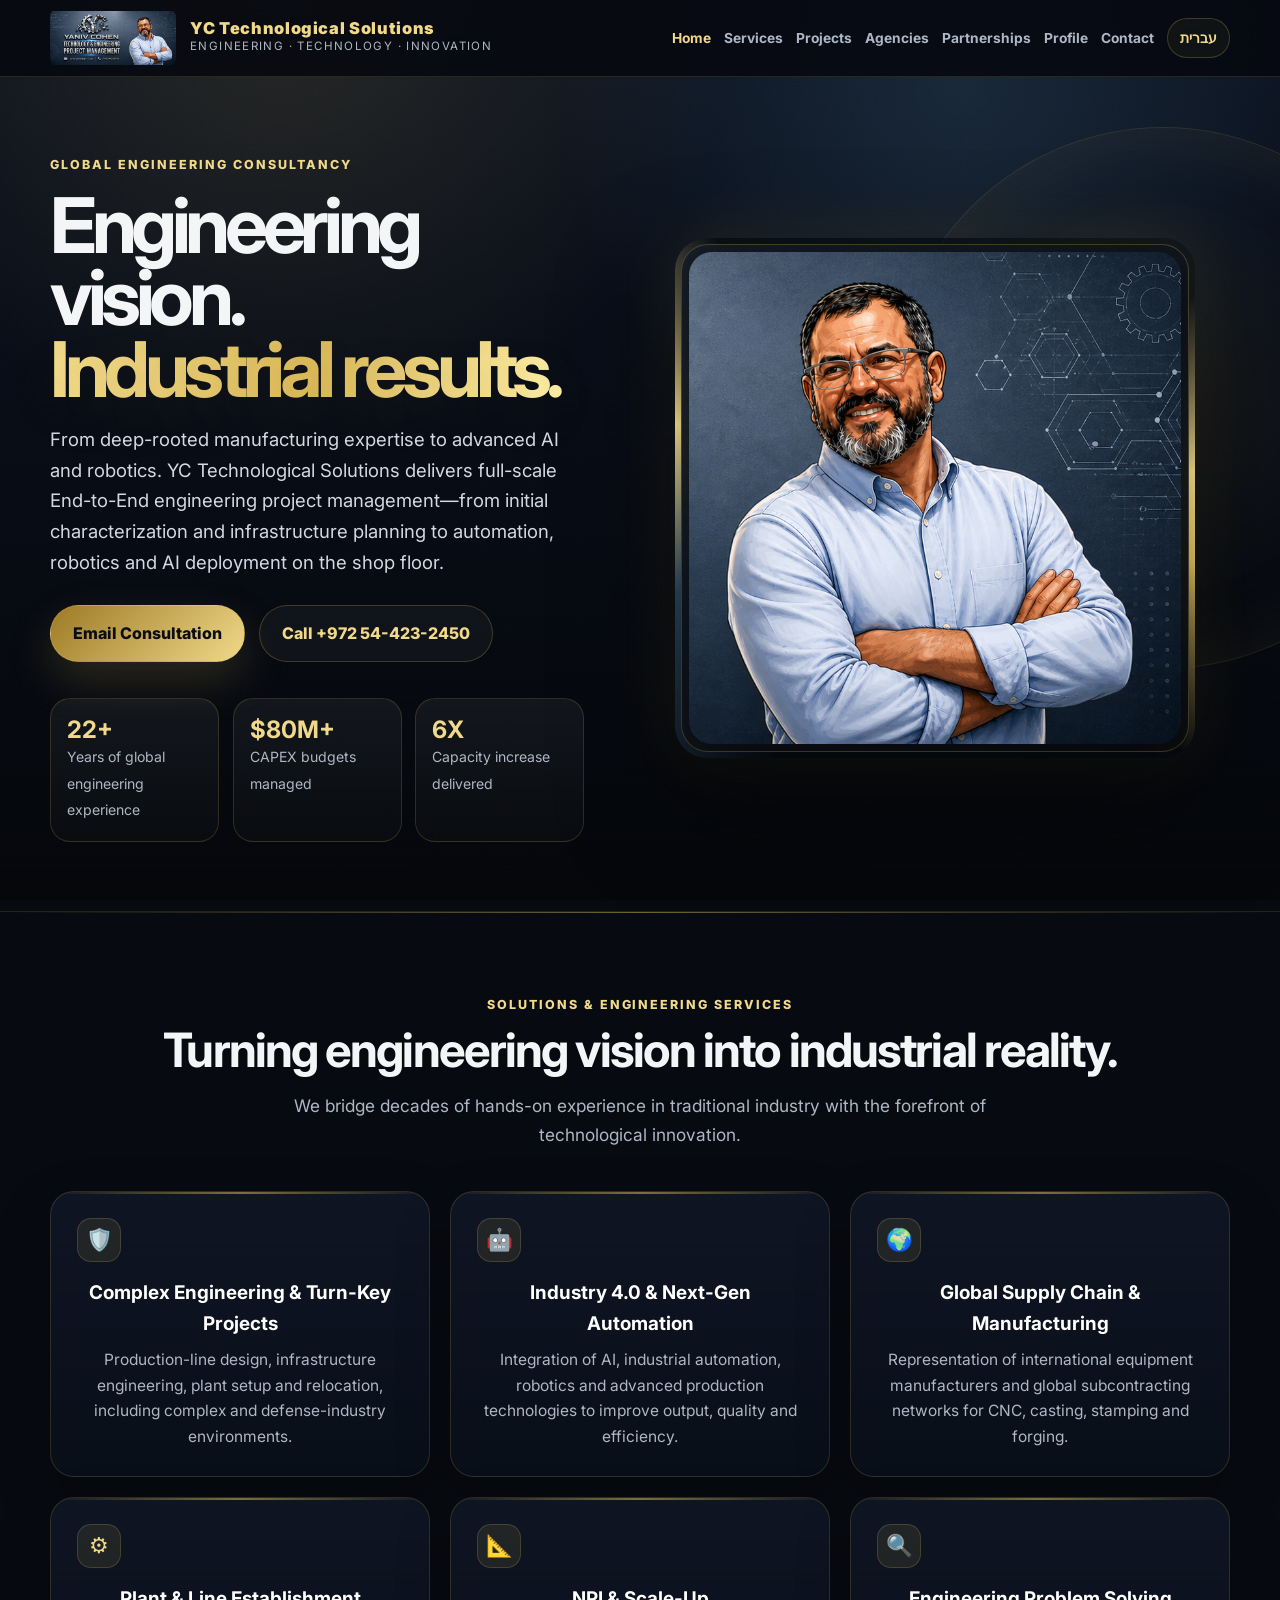
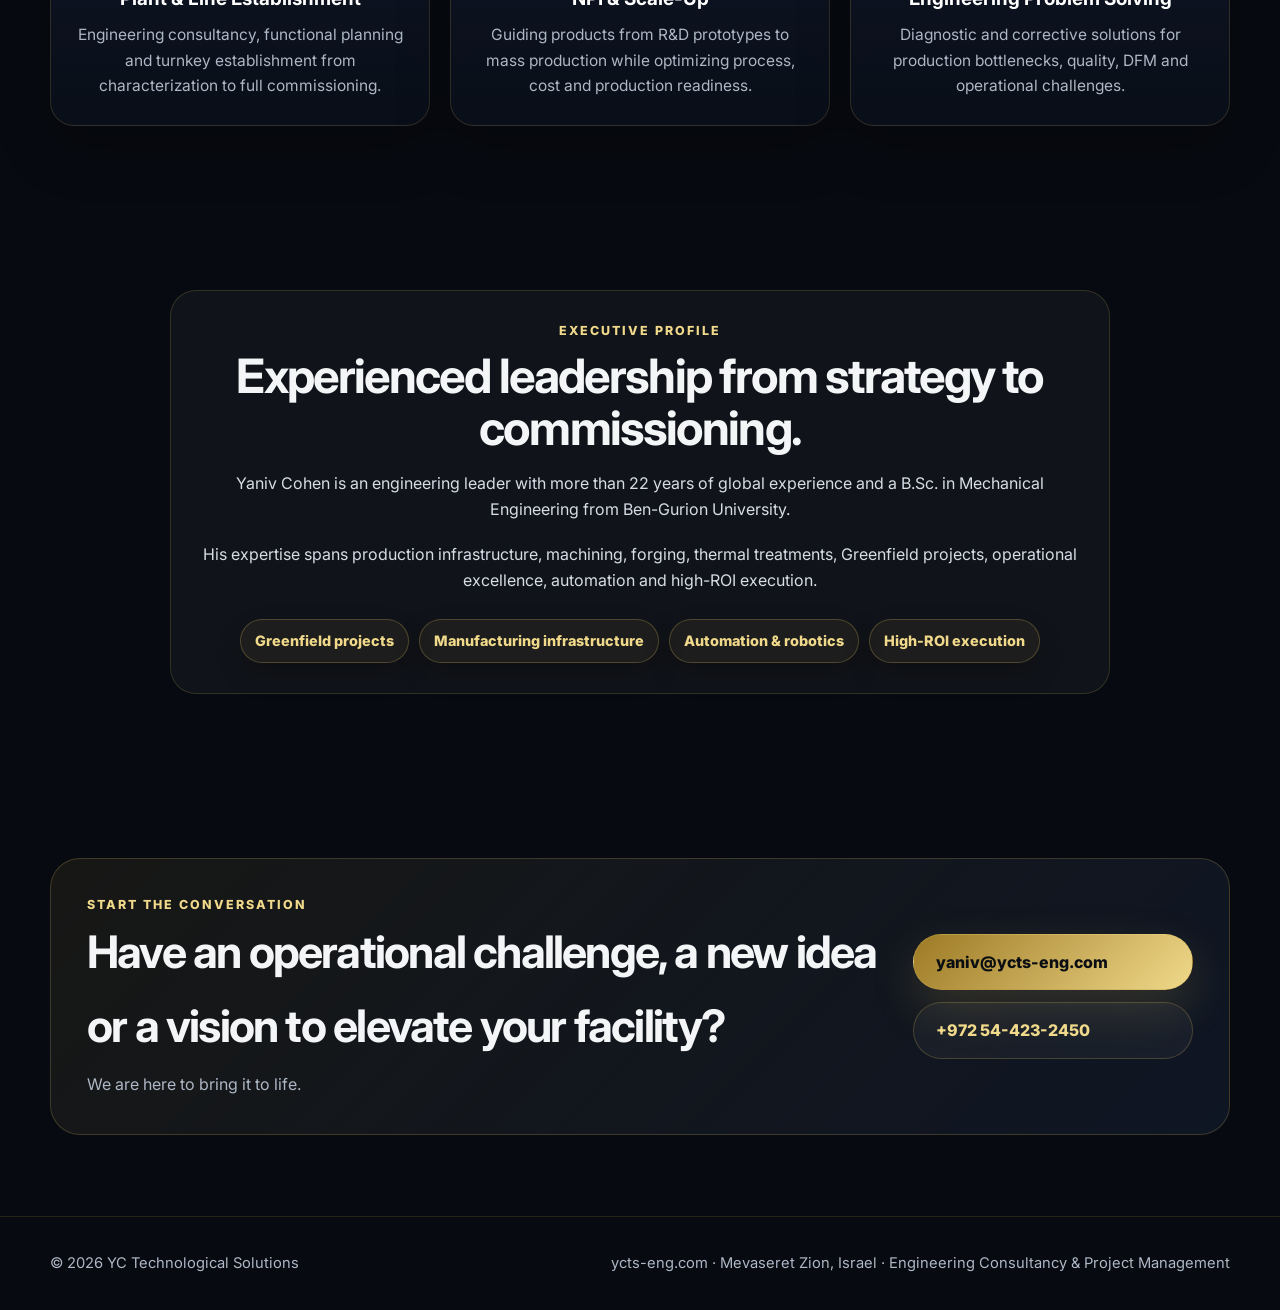
==== commit db0f3da0: "Add files via upload" ====
--- a/cyts-en.html
+++ b/cyts-en.html
@@ -1,6 +1,6 @@
 <!doctype html><html lang="en"><head><meta charset="utf-8"><meta name="viewport" content="width=device-width,initial-scale=1"><title>YC Technological Solutions | Engineering & Project Management</title><link rel="icon" href="favicon.png"><link rel="preconnect" href="https://fonts.googleapis.com"><link rel="preconnect" href="https://fonts.gstatic.com" crossorigin><link href="https://fonts.googleapis.com/css2?family=Inter:wght@400;600;700;800;900&family=Assistant:wght@400;600;700;800&display=swap" rel="stylesheet"><link rel="stylesheet" href="styles.css"></head><body><header class="topbar"><div class="container nav">
 <a class="brand" href="index.html"><img src="logo-mark-wide.png" alt="YC Technological Solutions"><div><div class="brand-title">YC Technological Solutions</div><div class="brand-sub">Engineering · Technology · Innovation</div></div></a>
-<nav class="navlinks"><a class="active" href="cyts-en.html">Home</a><a class="" href="cyts-en.html#services">Services</a><a class="" href="projects-en.html">Projects</a><a class="" href="representations-en.html">Agencies & Representations</a><a class="" href="partnerships-en.html">Partnerships</a><a class="" href="cyts-en.html#profile">Profile</a><a class="" href="cyts-en.html#contact">Contact</a><a class="lang-pill" href="cyts-he.html">עברית</a></nav><a class="mobile-menu" href="cyts-he.html">עברית</a></div></header>
+<nav class="navlinks"><a class="active"  href="cyts-en.html">Home</a><a class="" href="cyts-en.html#services">Services</a><a class="" href="projects-en.html">Projects</a><a class="" href="representations-en.html">Agencies</a><a class="" href="partnerships-en.html">Partnerships</a><a class="" href="cyts-en.html#profile">Profile</a><a class="" href="cyts-en.html#contact">Contact</a><a class="lang-pill" href="cyts-he.html">עברית</a></nav><a class="mobile-lang-pill" href="cyts-he.html">עברית</a></div></header>
 <main>
 <section class="hero"><div class="container hero-grid"><div><div class="kicker">Global Engineering Consultancy</div><h1>Engineering vision.<span>Industrial results.</span></h1><p>From deep-rooted manufacturing expertise to advanced AI and robotics. YC Technological Solutions delivers full-scale End-to-End engineering project management—from initial characterization and infrastructure planning to automation, robotics and AI deployment on the shop floor.</p><div class="btnrow"><a class="btn" href="mailto:yaniv@ycts-eng.com">Email Consultation</a><a class="btn secondary" href="tel:+972544232450">Call +972 54-423-2450</a></div><div class="proof"><div class="proof-card"><strong>22+</strong><span>Years of global engineering experience</span></div><div class="proof-card"><strong>$80M+</strong><span>CAPEX budgets managed</span></div><div class="proof-card"><strong>6X</strong><span>Capacity increase delivered</span></div></div></div><div class="visual-card portrait-card"><img src="yaniv-portrait.png" alt="Yaniv Cohen engineering profile"></div></div></section>
 <div class="techline"></div>
@@ -12,7 +12,7 @@
 <article class="card"><div class="icon">📐</div><h3>NPI & Scale-Up</h3><p>Guiding products from R&D prototypes to mass production while optimizing process, cost and production readiness.</p></article>
 <article class="card"><div class="icon">🔍</div><h3>Engineering Problem Solving</h3><p>Diagnostic and corrective solutions for production bottlenecks, quality, DFM and operational challenges.</p></article>
 </div></div></section>
-<section class="section" id="profile"><div class="container about-grid"><div class="about-box"><div class="kicker">Executive Profile</div><h2 class="section-title">Experienced leadership from strategy to commissioning.</h2><p>Yaniv Cohen is an engineering leader with more than 22 years of global experience and a B.Sc. in Mechanical Engineering from Ben-Gurion University.</p><p>His expertise spans production infrastructure, machining, forging, thermal treatments, Greenfield projects, operational excellence, automation and high-ROI execution.</p><div class="profile-points"><span>Greenfield projects</span><span>Manufacturing infrastructure</span><span>Automation & robotics</span><span>High-ROI execution</span></div></div></div></section>
+<section class="section" id="profile"><div class="container about-grid profile-single"><div class="about-box"><div class="kicker">Executive Profile</div><h2 class="section-title">Experienced leadership from strategy to commissioning.</h2><p>Yaniv Cohen is an engineering leader with more than 22 years of global experience and a B.Sc. in Mechanical Engineering from Ben-Gurion University.</p><p>His expertise spans production infrastructure, machining, forging, thermal treatments, Greenfield projects, operational excellence, automation and high-ROI execution.</p><div class="profile-points"><span>Greenfield projects</span><span>Manufacturing infrastructure</span><span>Automation & robotics</span><span>High-ROI execution</span></div></div></div></section>
 <section class="section" id="contact"><div class="container"><div class="contact-panel"><div><div class="kicker">Start the conversation</div><h2>Have an operational challenge, a new idea or a vision to elevate your facility?</h2><p>We are here to bring it to life.</p></div><div class="contact-actions"><a class="btn" href="mailto:yaniv@ycts-eng.com">yaniv@ycts-eng.com</a><a class="btn secondary" href="tel:+972544232450">+972 54-423-2450</a></div></div></div></section>
 </main><footer class="footer"><div class="container footer-inner"><span>© 2026 YC Technological Solutions</span><span>ycts-eng.com · Mevaseret Zion, Israel · Engineering Consultancy & Project Management</span></div></footer>
 <script>
--- a/styles.css
+++ b/styles.css
@@ -1,25 +1,369 @@
-
 :root{
   --bg:#070a10;--bg2:#0d1320;--panel:#101827;--panel2:#0b111d;--gold:#d8b85a;--gold2:#f0d98a;--gold3:#9d7a25;--text:#f3f5f7;--muted:#aeb7c5;--line:rgba(216,184,90,.24);--blue:#68a7cf;
 }
 *{box-sizing:border-box}html{scroll-behavior:smooth}body{margin:0;background:var(--bg);color:var(--text);font-family:Inter,Arial,sans-serif;line-height:1.65;overflow-x:hidden}
 body::before{content:"";position:fixed;inset:0;z-index:-3;background:radial-gradient(circle at 22% 0%,rgba(216,184,90,.14),transparent 34%),radial-gradient(circle at 75% 10%,rgba(104,167,207,.16),transparent 32%),linear-gradient(180deg,#0b1220 0%,#05070b 100%)}
 body::after{content:"";position:fixed;inset:0;z-index:-2;opacity:.36;background-image:linear-gradient(rgba(216,184,90,.045) 1px,transparent 1px),linear-gradient(90deg,rgba(216,184,90,.045) 1px,transparent 1px);background-size:48px 48px;mask-image:radial-gradient(circle at center,black,transparent 78%)}
-a{color:inherit}.container{width:min(1180px,calc(100% - 42px));margin:auto}.kicker{color:var(--gold2);font-weight:800;letter-spacing:.16em;text-transform:uppercase;font-size:.78rem}.section{padding:82px 0}.section-title{font-size:clamp(2rem,3.7vw,3.2rem);line-height:1.1;margin:8px 0 16px;letter-spacing:-.04em}.section-lead{color:var(--muted);font-size:1.08rem;max-width:820px;margin:0 auto 42px}.center{text-align:center}
-.btn{display:inline-flex;align-items:center;gap:10px;padding:14px 22px;border-radius:999px;text-decoration:none;font-weight:800;border:1px solid var(--line);transition:.25s ease;background:linear-gradient(135deg,var(--gold3),var(--gold2));color:#0a0d12;box-shadow:0 18px 45px rgba(216,184,90,.18)}
-.btn:hover{transform:translateY(-2px);box-shadow:0 22px 55px rgba(216,184,90,.28)}.btn.secondary{background:rgba(255,255,255,.04);color:var(--gold2);box-shadow:none}.btnrow{display:flex;flex-wrap:wrap;gap:14px;margin-top:28px}
-.topbar{position:sticky;top:0;z-index:30;background:rgba(6,9,15,.88);backdrop-filter:blur(18px);border-bottom:1px solid rgba(216,184,90,.16)}.nav{min-height:76px;display:flex;align-items:center;justify-content:space-between;gap:20px}.brand{display:flex;align-items:center;gap:14px;text-decoration:none;flex:1;min-width:0}.brand img{width:156px;height:68px;object-fit:contain;background:transparent}.brand-title{font-weight:900;letter-spacing:.04em;color:var(--gold2);font-size:1.02rem;line-height:1.1}.brand-sub{font-size:.72rem;color:var(--muted);letter-spacing:.12em;text-transform:uppercase}.navlinks{display:flex;gap:16px;align-items:center;flex-wrap:wrap;justify-content:flex-end}.navlinks a{color:var(--muted);text-decoration:none;font-weight:700;font-size:.9rem}.navlinks a:hover,.navlinks a.active{color:var(--gold2)}.lang-pill{border:1px solid var(--line);border-radius:999px;padding:8px 12px;color:var(--gold2)!important;background:rgba(216,184,90,.05)}
-.mobile-menu{display:none}
-.hero{position:relative;min-height:calc(100vh - 76px);display:flex;align-items:center;padding:78px 0 70px;border-bottom:1px solid rgba(216,184,90,.14);overflow:hidden}.hero::before{content:"";position:absolute;right:-12%;top:6%;width:540px;height:540px;border:1px solid rgba(216,184,90,.14);border-radius:50%;background:radial-gradient(circle,rgba(216,184,90,.08),transparent 60%)}
-.hero-grid{position:relative;z-index:2;display:grid;grid-template-columns:1.05fr .95fr;gap:56px;align-items:center}.hero h1{font-size:clamp(3rem,6vw,6.2rem);line-height:.94;margin:14px 0 18px;letter-spacing:-.07em}.hero h1 span{display:block;background:linear-gradient(95deg,var(--gold2),var(--gold),#fff1ad);-webkit-background-clip:text;background-clip:text;color:transparent}.hero p{font-size:clamp(1.05rem,1.45vw,1.32rem);color:#d3d9e3;max-width:740px;margin:0}
-.proof{display:grid;grid-template-columns:repeat(3,minmax(0,1fr));gap:14px;margin-top:36px}.proof-card{padding:18px 16px;border:1px solid rgba(216,184,90,.18);background:linear-gradient(180deg,rgba(255,255,255,.055),rgba(255,255,255,.02));border-radius:20px}.proof-card strong{display:block;color:var(--gold2);font-size:1.5rem}.proof-card span{color:var(--muted);font-size:.88rem}
-.visual-card{position:relative;border:1px solid rgba(216,184,90,.26);background:linear-gradient(145deg,rgba(15,24,39,.86),rgba(6,9,15,.9));border-radius:30px;padding:18px;box-shadow:0 38px 90px rgba(0,0,0,.45);overflow:hidden}.visual-card img{width:100%;display:block;border-radius:22px}.portrait-card{max-width:520px;margin-inline:auto;aspect-ratio:1/1}.portrait-card img{height:100%;object-fit:cover;object-position:center top}
-.techline{height:1px;background:linear-gradient(90deg,transparent,var(--gold),transparent);opacity:.5}
-.cards,.content-grid{display:grid;grid-template-columns:repeat(3,minmax(0,1fr));gap:20px}.card,.content-card{border:1px solid rgba(216,184,90,.17);background:linear-gradient(180deg,rgba(16,24,39,.84),rgba(10,16,27,.78));border-radius:24px;padding:26px;position:relative;overflow:hidden;box-shadow:0 22px 55px rgba(0,0,0,.22)}.card::after,.content-card::after{content:"";position:absolute;top:0;left:0;right:0;height:2px;background:linear-gradient(90deg,transparent,var(--gold),transparent);opacity:.55}.card .icon,.content-card .icon{width:44px;height:44px;border-radius:14px;display:grid;place-items:center;background:rgba(216,184,90,.1);color:var(--gold2);border:1px solid rgba(216,184,90,.2);font-size:1.35rem;margin-bottom:15px}.card h3,.content-card h3{margin:0 0 8px}.card p,.content-card p{margin:0;color:var(--muted)}
-.about-grid{display:grid;grid-template-columns:1fr;gap:38px}.about-box{border:1px solid rgba(216,184,90,.18);background:rgba(255,255,255,.04);border-radius:26px;padding:30px;max-width:940px;margin:auto;text-align:center}.about-box p{color:#d7dde7}.profile-points{display:flex;flex-wrap:wrap;gap:10px;justify-content:center;margin-top:26px}.profile-points span{border:1px solid rgba(216,184,90,.28);background:rgba(216,184,90,.06);color:var(--gold2);border-radius:999px;padding:9px 14px;font-weight:800;font-size:.9rem}
-.contact-panel{border:1px solid rgba(216,184,90,.22);border-radius:30px;padding:36px;background:linear-gradient(135deg,rgba(216,184,90,.08),rgba(16,24,39,.88));display:grid;grid-template-columns:1fr auto;gap:26px;align-items:center}.contact-panel h2{margin:0 0 8px;font-size:clamp(1.9rem,3.5vw,3.2rem)}.contact-panel p{margin:0;color:var(--muted)}.contact-actions{display:flex;flex-direction:column;gap:12px;min-width:280px}
-.page-hero{padding:92px 0 56px;text-align:center;border-bottom:1px solid rgba(216,184,90,.14)}.page-hero h1{font-size:clamp(2.7rem,5vw,4.8rem);line-height:1;margin:10px 0 18px}.page-hero p{max-width:850px;margin:auto;color:var(--muted);font-size:1.1rem}
-.footer{padding:34px 0;border-top:1px solid rgba(216,184,90,.14);color:var(--muted);font-size:.92rem}.footer-inner{display:flex;justify-content:space-between;gap:18px;flex-wrap:wrap}
-[dir="rtl"] body,[dir="rtl"]{font-family:Assistant,Arial,sans-serif}.rtl .navlinks{direction:rtl}.rtl .contact-panel{direction:rtl}.rtl .footer-inner{direction:rtl}
-@media(max-width:1050px){.navlinks{display:none}.mobile-menu{display:inline-flex;text-decoration:none;border:1px solid var(--line);border-radius:999px;padding:9px 13px;color:var(--gold2);font-weight:800}.hero-grid,.rtl .hero-grid{grid-template-columns:1fr;text-align:center}.visual-card{order:-1}.btnrow{justify-content:center}.proof{grid-template-columns:repeat(3,1fr)}.cards,.content-grid{grid-template-columns:1fr}.contact-panel{grid-template-columns:1fr;text-align:center}.contact-actions{min-width:0}.brand img{width:108px;height:54px}.brand-sub{display:none}}
-@media(max-width:600px){.container{width:min(100% - 28px,1180px)}.section{padding:54px 0}.hero{padding:36px 0 44px;min-height:auto}.hero h1{font-size:clamp(2.45rem,12vw,4rem)}.proof{grid-template-columns:1fr}.btnrow .btn{width:100%;justify-content:center}.brand-title{font-size:.82rem}.mobile-menu{font-size:.82rem;padding:8px 10px}.page-hero{padding:68px 0 42px}}
+a{color:inherit}.container{width:min(1180px,calc(100% - 42px));margin:auto}.gold{color:var(--gold)}.kicker{color:var(--gold2);font-weight:800;letter-spacing:.16em;text-transform:uppercase;font-size:.78rem}.section{padding:82px 0}.section-title{font-size:clamp(2rem,3.7vw,3.2rem);line-height:1.1;margin:8px 0 16px;letter-spacing:-.04em}.section-lead{color:var(--muted);font-size:1.08rem;max-width:760px;margin:0 auto 42px}.center{text-align:center}.btn{display:inline-flex;align-items:center;gap:10px;padding:14px 22px;border-radius:999px;text-decoration:none;font-weight:800;border:1px solid var(--line);transition:.25s ease;background:linear-gradient(135deg,var(--gold3),var(--gold2));color:#0a0d12;box-shadow:0 18px 45px rgba(216,184,90,.18)}.btn:hover{transform:translateY(-2px);box-shadow:0 22px 55px rgba(216,184,90,.28)}.btn.secondary{background:rgba(255,255,255,.04);color:var(--gold2);box-shadow:none}.btnrow{display:flex;flex-wrap:wrap;gap:14px;margin-top:28px}.topbar{position:sticky;top:0;z-index:30;background:rgba(6,9,15,.74);backdrop-filter:blur(18px);border-bottom:1px solid rgba(216,184,90,.16)}.nav{height:76px;display:flex;align-items:center;justify-content:space-between;gap:20px}.brand{display:flex;align-items:center;gap:14px;text-decoration:none}.brand img{width:70px;height:42px;object-fit:contain;border-radius:10px;border:1px solid rgba(216,184,90,.25);box-shadow:0 10px 28px rgba(0,0,0,.35)}.brand-title{font-weight:900;letter-spacing:.04em;color:var(--gold2);font-size:1.02rem;line-height:1.1}.brand-sub{font-size:.72rem;color:var(--muted);letter-spacing:.12em;text-transform:uppercase}.navlinks{display:flex;gap:20px;align-items:center}.navlinks a{color:var(--muted);text-decoration:none;font-weight:700;font-size:.93rem}.navlinks a:hover{color:var(--gold2)}.lang-pill{border:1px solid var(--line);border-radius:999px;padding:8px 12px;color:var(--gold2)!important;background:rgba(216,184,90,.05)}
+.hero{position:relative;min-height:calc(100vh - 76px);display:flex;align-items:center;padding:78px 0 70px;border-bottom:1px solid rgba(216,184,90,.14);overflow:hidden}.hero::before{content:"";position:absolute;right:-12%;top:6%;width:540px;height:540px;border:1px solid rgba(216,184,90,.14);border-radius:50%;background:radial-gradient(circle,rgba(216,184,90,.08),transparent 60%);box-shadow:inset 0 0 90px rgba(216,184,90,.08)}.hero-grid{position:relative;z-index:2;display:grid;grid-template-columns:1.05fr .95fr;gap:56px;align-items:center}.hero h1{font-size:clamp(3rem,6vw,6.5rem);line-height:.94;margin:14px 0 18px;letter-spacing:-.07em}.hero h1 span{display:block;background:linear-gradient(95deg,var(--gold2),var(--gold),#fff1ad);-webkit-background-clip:text;background-clip:text;color:transparent;text-shadow:0 20px 70px rgba(216,184,90,.1)}.hero p{font-size:clamp(1.05rem,1.45vw,1.32rem);color:#d3d9e3;max-width:710px;margin:0}.proof{display:grid;grid-template-columns:repeat(3,minmax(0,1fr));gap:14px;margin-top:36px}.proof-card{padding:18px 16px;border:1px solid rgba(216,184,90,.18);background:linear-gradient(180deg,rgba(255,255,255,.055),rgba(255,255,255,.02));border-radius:20px}.proof-card strong{display:block;color:var(--gold2);font-size:1.5rem;line-height:1.1}.proof-card span{color:var(--muted);font-size:.88rem}.visual-card{position:relative;border:1px solid rgba(216,184,90,.26);background:linear-gradient(145deg,rgba(15,24,39,.86),rgba(6,9,15,.9));border-radius:30px;padding:18px;box-shadow:0 38px 90px rgba(0,0,0,.45);overflow:hidden}.visual-card::before{content:"";position:absolute;inset:12px;border:1px solid rgba(216,184,90,.12);border-radius:24px;pointer-events:none}.visual-card img{position:relative;z-index:1;width:100%;display:block;border-radius:22px}.visual-card .caption{position:absolute;left:34px;right:34px;bottom:34px;z-index:2;padding:16px 18px;border-radius:18px;background:rgba(5,8,14,.76);border:1px solid rgba(216,184,90,.24);backdrop-filter:blur(12px);color:var(--gold2);font-weight:900;letter-spacing:.04em}.techline{height:1px;background:linear-gradient(90deg,transparent,var(--gold),transparent);opacity:.5}.cards{display:grid;grid-template-columns:repeat(3,minmax(0,1fr));gap:20px}.card{border:1px solid rgba(216,184,90,.17);background:linear-gradient(180deg,rgba(16,24,39,.84),rgba(10,16,27,.78));border-radius:24px;padding:26px;position:relative;overflow:hidden;box-shadow:0 22px 55px rgba(0,0,0,.22)}.card::after{content:"";position:absolute;top:0;left:0;right:0;height:2px;background:linear-gradient(90deg,transparent,var(--gold),transparent);opacity:.55}.card .icon{width:44px;height:44px;border-radius:14px;display:grid;place-items:center;background:rgba(216,184,90,.1);color:var(--gold2);border:1px solid rgba(216,184,90,.2);font-size:1.35rem;margin-bottom:15px}.card h3{margin:0 0 8px;font-size:1.18rem;color:#fff}.card p{margin:0;color:var(--muted);font-size:.97rem}.about-grid{display:grid;grid-template-columns:.92fr 1.08fr;gap:38px;align-items:center}.about-box{border:1px solid rgba(216,184,90,.18);background:rgba(255,255,255,.04);border-radius:26px;padding:30px}.about-box p{color:#d7dde7;margin:0 0 18px}.about-box p:last-child{margin-bottom:0}.mini-banner{border-radius:26px;overflow:hidden;border:1px solid rgba(216,184,90,.22);box-shadow:0 28px 65px rgba(0,0,0,.3)}.mini-banner img{display:block;width:100%}.contact-panel{border:1px solid rgba(216,184,90,.22);border-radius:30px;padding:36px;background:linear-gradient(135deg,rgba(216,184,90,.08),rgba(16,24,39,.88));display:grid;grid-template-columns:1fr auto;gap:26px;align-items:center}.contact-panel h2{margin:0 0 8px;font-size:clamp(1.9rem,3.5vw,3.2rem);letter-spacing:-.04em}.contact-panel p{margin:0;color:var(--muted)}.contact-actions{display:flex;flex-direction:column;gap:12px;min-width:280px}.footer{padding:34px 0;border-top:1px solid rgba(216,184,90,.14);color:var(--muted);font-size:.92rem}.footer-inner{display:flex;justify-content:space-between;gap:18px;flex-wrap:wrap}.footer a{color:var(--gold2);text-decoration:none}
+.lang-page{min-height:100vh;display:grid;place-items:center;padding:34px}.lang-card{width:min(1040px,100%);border:1px solid rgba(216,184,90,.22);border-radius:34px;background:linear-gradient(135deg,rgba(16,24,39,.9),rgba(7,10,16,.95));overflow:hidden;box-shadow:0 40px 120px rgba(0,0,0,.5)}.lang-cover{height:240px;background:linear-gradient(90deg,rgba(6,8,12,.18),rgba(6,8,12,.68)),url('brand-banner.png') center/cover no-repeat}.lang-content{padding:46px;text-align:center}.lang-content h1{font-size:clamp(2.3rem,5vw,5rem);line-height:.95;margin:8px 0 14px;letter-spacing:-.06em;color:var(--gold2)}.lang-buttons{display:flex;justify-content:center;gap:16px;flex-wrap:wrap;margin-top:30px}.lang-buttons .btn{min-width:190px;justify-content:center}
+[dir="rtl"] body,[dir="rtl"]{font-family:Assistant,Arial,sans-serif}.rtl .hero-grid{grid-template-columns:.95fr 1.05fr}.rtl .navlinks{direction:rtl}.rtl .brand-sub{letter-spacing:.04em}.rtl .hero h1{letter-spacing:-.045em}.rtl .caption{font-family:Assistant,Arial,sans-serif}.rtl .service-grid{}.rtl .contact-panel{direction:rtl}.rtl .footer-inner{direction:rtl}
+@media(max-width:900px){.navlinks{display:none}.hero{padding-top:52px}.hero-grid,.rtl .hero-grid,.about-grid,.contact-panel{grid-template-columns:1fr}.visual-card{order:-1}.proof{grid-template-columns:1fr}.cards{grid-template-columns:1fr}.hero h1{font-size:3.2rem}.contact-actions{min-width:0}.lang-cover{height:180px}.lang-content{padding:32px 22px}.brand-title{font-size:.92rem}.brand img{width:58px;height:36px}}
+
+/* V5 premium motion layer: rotating engineering frame + Apple/Samsung-style scroll reveal */
+@keyframes rotateGoldFrame{to{transform:rotate(360deg)}}
+@keyframes subtleFloat{0%,100%{transform:translateY(0) scale(1)}50%{transform:translateY(-10px) scale(1.012)}}
+@keyframes lightSweep{0%{transform:translateX(-120%) rotate(8deg);opacity:0}35%{opacity:.52}100%{transform:translateX(120%) rotate(8deg);opacity:0}}
+.visual-card{isolation:isolate;overflow:hidden;border:0;padding:20px;background:rgba(8,12,20,.68);box-shadow:0 42px 110px rgba(0,0,0,.52),0 0 70px rgba(216,184,90,.12)}
+.visual-card::after{content:"";position:absolute;inset:-45%;z-index:0;background:conic-gradient(from 0deg,transparent 0deg,rgba(216,184,90,.05) 52deg,var(--gold2) 84deg,var(--gold) 104deg,transparent 136deg,transparent 210deg,rgba(104,167,207,.35) 250deg,var(--gold2) 286deg,transparent 320deg);animation:rotateGoldFrame 18s linear infinite;filter:blur(.2px)}
+.visual-card::before{content:"";position:absolute;inset:5px;z-index:1;border-radius:26px;background:linear-gradient(145deg,rgba(15,24,39,.95),rgba(6,9,15,.96));border:1px solid rgba(216,184,90,.28);box-shadow:inset 0 0 55px rgba(216,184,90,.055);pointer-events:none}
+.visual-card img{z-index:2;animation:subtleFloat 7.5s ease-in-out infinite;box-shadow:0 20px 45px rgba(0,0,0,.36)}
+.visual-card .caption{z-index:3}
+.visual-card .caption::before{content:"";position:absolute;inset:0;background:linear-gradient(100deg,transparent,rgba(255,255,255,.18),transparent);animation:lightSweep 5.8s ease-in-out infinite;border-radius:inherit;pointer-events:none}
+.card,.proof-card,.about-box,.mini-banner,.contact-panel,.section-title,.section-lead,.lang-card{will-change:transform,opacity;transition:transform .38s ease,box-shadow .38s ease,border-color .38s ease}
+.reveal{opacity:0;transform:translateY(58px) scale(.955);filter:blur(8px);transition:opacity .9s cubic-bezier(.16,1,.3,1),transform .9s cubic-bezier(.16,1,.3,1),filter .9s cubic-bezier(.16,1,.3,1)}
+.reveal.is-visible{opacity:1;transform:translateY(0) scale(1);filter:blur(0)}
+.reveal.reveal-delay-1{transition-delay:.08s}.reveal.reveal-delay-2{transition-delay:.16s}.reveal.reveal-delay-3{transition-delay:.24s}.reveal.reveal-delay-4{transition-delay:.32s}.reveal.reveal-delay-5{transition-delay:.40s}
+.card:hover,.proof-card:hover{transform:translateY(-8px) scale(1.025);border-color:rgba(216,184,90,.38);box-shadow:0 30px 75px rgba(0,0,0,.32),0 0 45px rgba(216,184,90,.10)}
+.mini-banner:hover{transform:scale(1.018);box-shadow:0 36px 85px rgba(0,0,0,.42),0 0 48px rgba(216,184,90,.11)}
+.lang-card{animation:subtleFloat 9s ease-in-out infinite}
+@media (prefers-reduced-motion:reduce){*,*::before,*::after{animation:none!important;transition:none!important}.reveal{opacity:1;transform:none;filter:none}}
+
+
+/* V6 mobile refinement: keep language switch visible and make the page feel premium on phones */
+.mobile-lang-pill{display:none;text-decoration:none;border:1px solid var(--line);border-radius:999px;padding:9px 14px;color:var(--gold2);background:rgba(216,184,90,.07);font-weight:900;box-shadow:0 10px 28px rgba(0,0,0,.18);white-space:nowrap}
+@media(max-width:900px){
+  .mobile-lang-pill{display:inline-flex;align-items:center;justify-content:center}
+  .topbar{position:sticky;top:0;z-index:80}
+  .nav{height:66px;gap:10px}
+  .container{width:min(100% - 28px,1180px)}
+  .brand{gap:10px;min-width:0}
+  .brand>div{min-width:0}.brand-title{white-space:nowrap;overflow:hidden;text-overflow:ellipsis;max-width:48vw}.brand-sub{display:none}
+  .hero{min-height:auto;padding:36px 0 44px}
+  .hero-grid,.rtl .hero-grid{gap:28px;text-align:center}
+  .hero h1{font-size:clamp(2.45rem,12vw,4.1rem);line-height:.98;margin:10px 0 14px;letter-spacing:-.055em}
+  .hero p{font-size:1rem;line-height:1.65;margin:0 auto;max-width:96%}
+  .btnrow{justify-content:center;margin-top:22px;gap:10px}.btn{padding:12px 17px;font-size:.94rem}
+  .proof{grid-template-columns:repeat(3,minmax(0,1fr));gap:8px;margin-top:24px}.proof-card{padding:12px 8px;border-radius:16px}.proof-card strong{font-size:1.08rem}.proof-card span{font-size:.72rem;line-height:1.25}
+  .visual-card{max-width:350px;margin:0 auto;padding:13px;border-radius:25px}.visual-card::before{border-radius:22px}.visual-card img{border-radius:18px}.visual-card .caption{left:22px;right:22px;bottom:22px;padding:11px 13px;font-size:.78rem;border-radius:14px}
+  .section{padding:54px 0}.section-title{font-size:clamp(1.85rem,9vw,2.55rem);line-height:1.12}.section-lead{font-size:.98rem;margin-bottom:26px}
+  .cards{display:flex;overflow-x:auto;gap:14px;scroll-snap-type:x mandatory;padding:2px 4px 18px;margin-inline:-4px;-webkit-overflow-scrolling:touch}.card{min-width:82%;scroll-snap-align:center;padding:22px;border-radius:22px;text-align:start}.rtl .card{text-align:right}.cards::-webkit-scrollbar{height:6px}.cards::-webkit-scrollbar-thumb{background:rgba(216,184,90,.45);border-radius:999px}.cards::-webkit-scrollbar-track{background:rgba(255,255,255,.05);border-radius:999px}
+  .about-grid{gap:20px}.mini-banner{order:2}.about-box{order:1;padding:24px;text-align:center}.about-box .section-title{margin-top:10px}
+  .contact-panel{padding:26px 20px;text-align:center;border-radius:24px}.contact-actions{width:100%}.contact-actions .btn{justify-content:center;width:100%}
+  .footer-inner{justify-content:center;text-align:center}
+  .lang-page{padding:18px}.lang-card{border-radius:26px}.lang-cover{height:175px;background-position:center}.lang-content{padding:30px 18px}.lang-buttons{flex-direction:column;gap:12px}.lang-buttons .btn{width:100%}
+}
+@media(max-width:430px){
+  .brand img{width:49px;height:32px;border-radius:8px}.brand-title{font-size:.82rem;max-width:46vw}.mobile-lang-pill{padding:8px 11px;font-size:.86rem}.hero{padding-top:28px}.visual-card{max-width:315px}.proof-card span{font-size:.66rem}.btnrow .btn{width:100%;justify-content:center}.card{min-width:88%}
+}
+
+/* V8 hotfix: restore original logo assets and prevent mobile clipping */
+.brand img{
+  width:96px;
+  height:46px;
+  object-fit:contain;
+  background:rgba(4,8,14,.72);
+  padding:3px 5px;
+}
+.lang-cover{
+  height:245px;
+  background:linear-gradient(180deg,rgba(6,8,12,.18),rgba(6,8,12,.62)), url('brand-banner.png') center / contain no-repeat;
+  background-color:#080d16;
+}
+.mini-banner{
+  background:#080d16;
+  display:flex;
+  align-items:center;
+  justify-content:center;
+}
+.mini-banner img{
+  width:100%;
+  height:auto;
+  object-fit:contain;
+}
+@media(max-width:900px){
+  .nav{height:auto;min-height:70px;padding:9px 0;align-items:center}
+  .brand{align-items:center;gap:9px;flex:1;min-width:0}
+  .brand img{width:78px;height:46px;flex:0 0 auto;border-radius:10px;padding:3px}
+  .brand-title{font-size:.86rem;line-height:1.08;white-space:normal;max-width:52vw;overflow:visible;text-overflow:clip;display:block}
+  .brand-sub{display:none}
+  .mobile-lang-pill{flex:0 0 auto;margin-inline-start:8px}
+  .lang-cover{height:155px;background-size:92% auto;background-position:center}
+  .lang-content h1{font-size:clamp(2.05rem,12vw,3.5rem)}
+  .mini-banner{border-radius:22px;padding:8px;background:#080d16}
+}
+@media(max-width:430px){
+  .brand img{width:68px;height:42px}
+  .brand-title{font-size:.8rem;max-width:48vw}
+  .mobile-lang-pill{font-size:.84rem;padding:8px 10px}
+  .lang-cover{height:135px;background-size:94% auto}
+}
+
+
+/* V9 FINAL: use the supplied original logo/banner exactly, without darkening, recoloring or cropping */
+.topbar{
+  background:rgba(6,9,15,.88);
+}
+.brand{
+  flex:1 1 auto;
+  min-width:0;
+}
+.brand img{
+  width:156px;
+  height:68px;
+  object-fit:contain;
+  object-position:center;
+  background:transparent;
+  padding:0;
+  border:0;
+  border-radius:8px;
+  box-shadow:none;
+}
+.brand-title{color:var(--gold2)}
+.hero-grid{grid-template-columns:.95fr 1.05fr}
+.visual-card.brand-hero-card{
+  max-width:760px;
+  width:100%;
+  padding:10px;
+  background:rgba(5,8,14,.52);
+  border-radius:28px;
+}
+.visual-card.brand-hero-card::before{
+  inset:5px;
+  background:transparent;
+  border:1px solid rgba(216,184,90,.35);
+  box-shadow:none;
+}
+.visual-card.brand-hero-card img{
+  width:100%;
+  height:auto;
+  object-fit:contain;
+  object-position:center;
+  border-radius:20px;
+  animation:subtleFloat 8s ease-in-out infinite;
+  box-shadow:0 24px 55px rgba(0,0,0,.32);
+}
+.visual-card.brand-hero-card .caption{display:none!important}
+.lang-card{background:linear-gradient(135deg,rgba(16,24,39,.95),rgba(7,10,16,.98))}
+.lang-cover{
+  height:auto!important;
+  min-height:0!important;
+  padding:18px 18px 0;
+  background:none!important;
+  background-color:transparent!important;
+  display:flex;
+  align-items:center;
+  justify-content:center;
+}
+.lang-cover img{
+  display:block;
+  width:100%;
+  max-width:960px;
+  height:auto;
+  object-fit:contain;
+  object-position:center;
+  border-radius:22px;
+  border:1px solid rgba(216,184,90,.22);
+  box-shadow:0 22px 60px rgba(0,0,0,.36);
+}
+.mini-banner{
+  padding:10px;
+  background:rgba(5,8,14,.62);
+}
+.mini-banner img{
+  display:block;
+  width:100%;
+  height:auto;
+  object-fit:contain;
+  object-position:center;
+  border-radius:18px;
+}
+@media(max-width:900px){
+  .nav{min-height:74px;align-items:center}
+  .brand img{width:116px;height:54px;flex:0 0 auto}
+  .brand-title{font-size:.82rem;max-width:46vw;line-height:1.1}
+  .hero-grid,.rtl .hero-grid{grid-template-columns:1fr;gap:26px}
+  .visual-card.brand-hero-card{order:-1;max-width:100%;padding:8px;border-radius:24px;margin-top:6px}
+  .visual-card.brand-hero-card img{border-radius:18px;animation:none}
+  .lang-page{padding:14px;background:#070a10}
+  .lang-card{border-radius:24px;width:100%}
+  .lang-cover{padding:12px 12px 0!important}
+  .lang-cover img{border-radius:18px;max-height:38vh;object-fit:contain}
+  .lang-content{padding:24px 18px 28px}
+  .lang-content h1{font-size:clamp(1.9rem,10vw,3.1rem);line-height:1.02;margin-top:10px}
+}
+@media(max-width:430px){
+  .brand img{width:96px;height:48px}
+  .brand-title{font-size:.76rem;max-width:44vw}
+  .mobile-lang-pill{font-size:.82rem;padding:7px 10px}
+  .hero{padding-top:22px}
+  .visual-card.brand-hero-card{padding:6px;border-radius:20px}
+  .visual-card.brand-hero-card img{border-radius:15px}
+  .lang-cover img{max-height:34vh}
+}
+
+
+/* V10: Keep the full original logo only on the language page and as a small header brand.
+   Inner pages return to the calmer square Yaniv portrait with the slow rotating gold frame. */
+.portrait-card{
+  max-width:520px;
+  width:100%;
+  margin-inline:auto;
+  aspect-ratio:1 / 1;
+  padding:14px;
+  border-radius:32px;
+  background:rgba(8,12,20,.68);
+}
+.portrait-card::before{
+  inset:6px;
+  border-radius:27px;
+  background:linear-gradient(145deg,rgba(15,24,39,.94),rgba(6,9,15,.96));
+  border:1px solid rgba(216,184,90,.30);
+  box-shadow:inset 0 0 55px rgba(216,184,90,.055);
+}
+.portrait-card img{
+  width:100%;
+  height:100%;
+  aspect-ratio:1 / 1;
+  object-fit:cover;
+  object-position:center top;
+  border-radius:23px;
+  display:block;
+}
+.profile-portrait{
+  max-width:430px;
+}
+/* The old banner-specific rules stay inactive because the inner pages no longer use brand-hero-card. */
+@media(max-width:900px){
+  .portrait-card{
+    max-width:340px;
+    padding:10px;
+    border-radius:26px;
+    margin-top:6px;
+  }
+  .portrait-card::before{border-radius:22px}
+  .portrait-card img{border-radius:18px;animation:none}
+  .profile-portrait{max-width:300px;order:2}
+}
+@media(max-width:430px){
+  .portrait-card{max-width:305px;padding:7px;border-radius:22px}
+  .portrait-card img{border-radius:16px}
+  .profile-portrait{max-width:270px}
+}
+
+
+/* V11: calmer layout — Yaniv portrait appears once only in the hero.
+   The profile section is text-focused with compact option chips instead of a second image. */
+.profile-single{
+  grid-template-columns:1fr!important;
+  max-width:940px;
+}
+.profile-single .about-box{
+  text-align:center;
+  margin-inline:auto;
+}
+.profile-points{
+  display:flex;
+  flex-wrap:wrap;
+  gap:10px;
+  justify-content:center;
+  margin-top:26px;
+}
+.profile-points span{
+  border:1px solid rgba(216,184,90,.28);
+  background:rgba(216,184,90,.06);
+  color:var(--gold2);
+  border-radius:999px;
+  padding:9px 14px;
+  font-weight:800;
+  font-size:.9rem;
+  box-shadow:0 12px 28px rgba(0,0,0,.16);
+}
+@media(max-width:900px){
+  .profile-single .about-box{padding:24px 18px}
+  .profile-points{gap:8px;margin-top:20px}
+  .profile-points span{font-size:.82rem;padding:8px 11px}
+}
+
+/* V12 SITE NAVIGATION + SUBPAGE FIXES */
+.navlinks{
+  gap:13px;
+  flex-wrap:nowrap;
+}
+.navlinks a{
+  white-space:nowrap;
+  font-size:.86rem;
+}
+.navlinks a.active{
+  color:var(--gold2);
+}
+.brand img{
+  width:126px;
+  height:58px;
+}
+.mobile-lang-pill{
+  display:none;
+}
+#profile,
+#services,
+#contact{
+  scroll-margin-top:92px;
+}
+.profile-single .about-box{
+  width:100%;
+  max-width:960px;
+}
+.page-hero{
+  padding:88px 0 52px;
+  text-align:center;
+  border-bottom:1px solid rgba(216,184,90,.14);
+}
+.page-hero h1{
+  font-size:clamp(2.6rem,5vw,4.8rem);
+  line-height:1;
+  margin:10px 0 18px;
+  color:var(--text);
+}
+.page-hero p{
+  max-width:820px;
+  margin:0 auto;
+  color:var(--muted);
+  font-size:1.08rem;
+}
+.subpage-cards{
+  display:grid;
+  grid-template-columns:repeat(3,minmax(0,1fr));
+  gap:20px;
+}
+.subpage-cards .card{
+  min-height:235px;
+}
+@media(max-width:1180px){
+  .navlinks{gap:10px}
+  .navlinks a{font-size:.79rem}
+  .brand img{width:108px;height:52px}
+  .brand-title{font-size:.92rem}
+}
+@media(max-width:1050px){
+  .navlinks{display:none}
+  .mobile-lang-pill{
+    display:inline-flex;
+    align-items:center;
+    justify-content:center;
+  }
+}
+@media(max-width:900px){
+  .subpage-cards{
+    display:flex;
+    overflow-x:auto;
+    gap:14px;
+    scroll-snap-type:x mandatory;
+    padding:2px 4px 18px;
+  }
+  .subpage-cards .card{
+    min-width:82%;
+    min-height:0;
+    scroll-snap-align:center;
+  }
+  .page-hero{padding:62px 0 38px}
+}
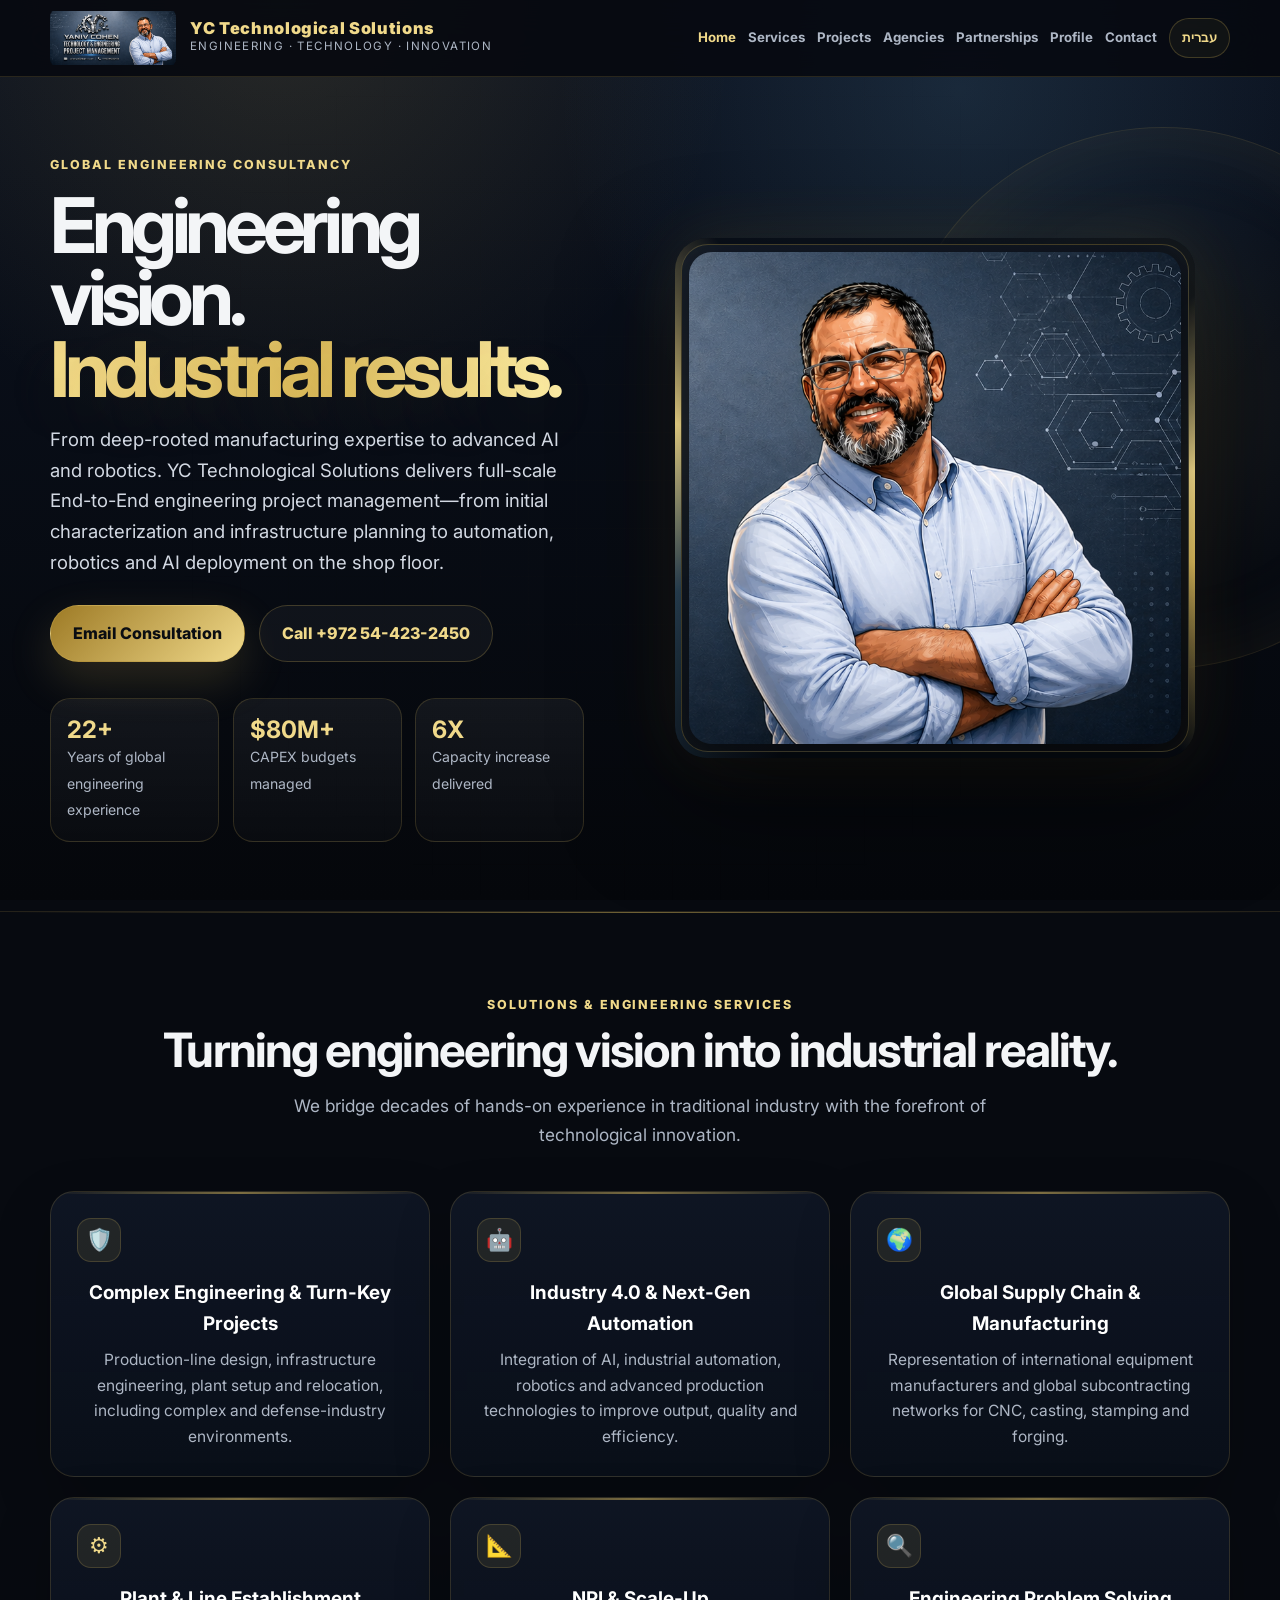
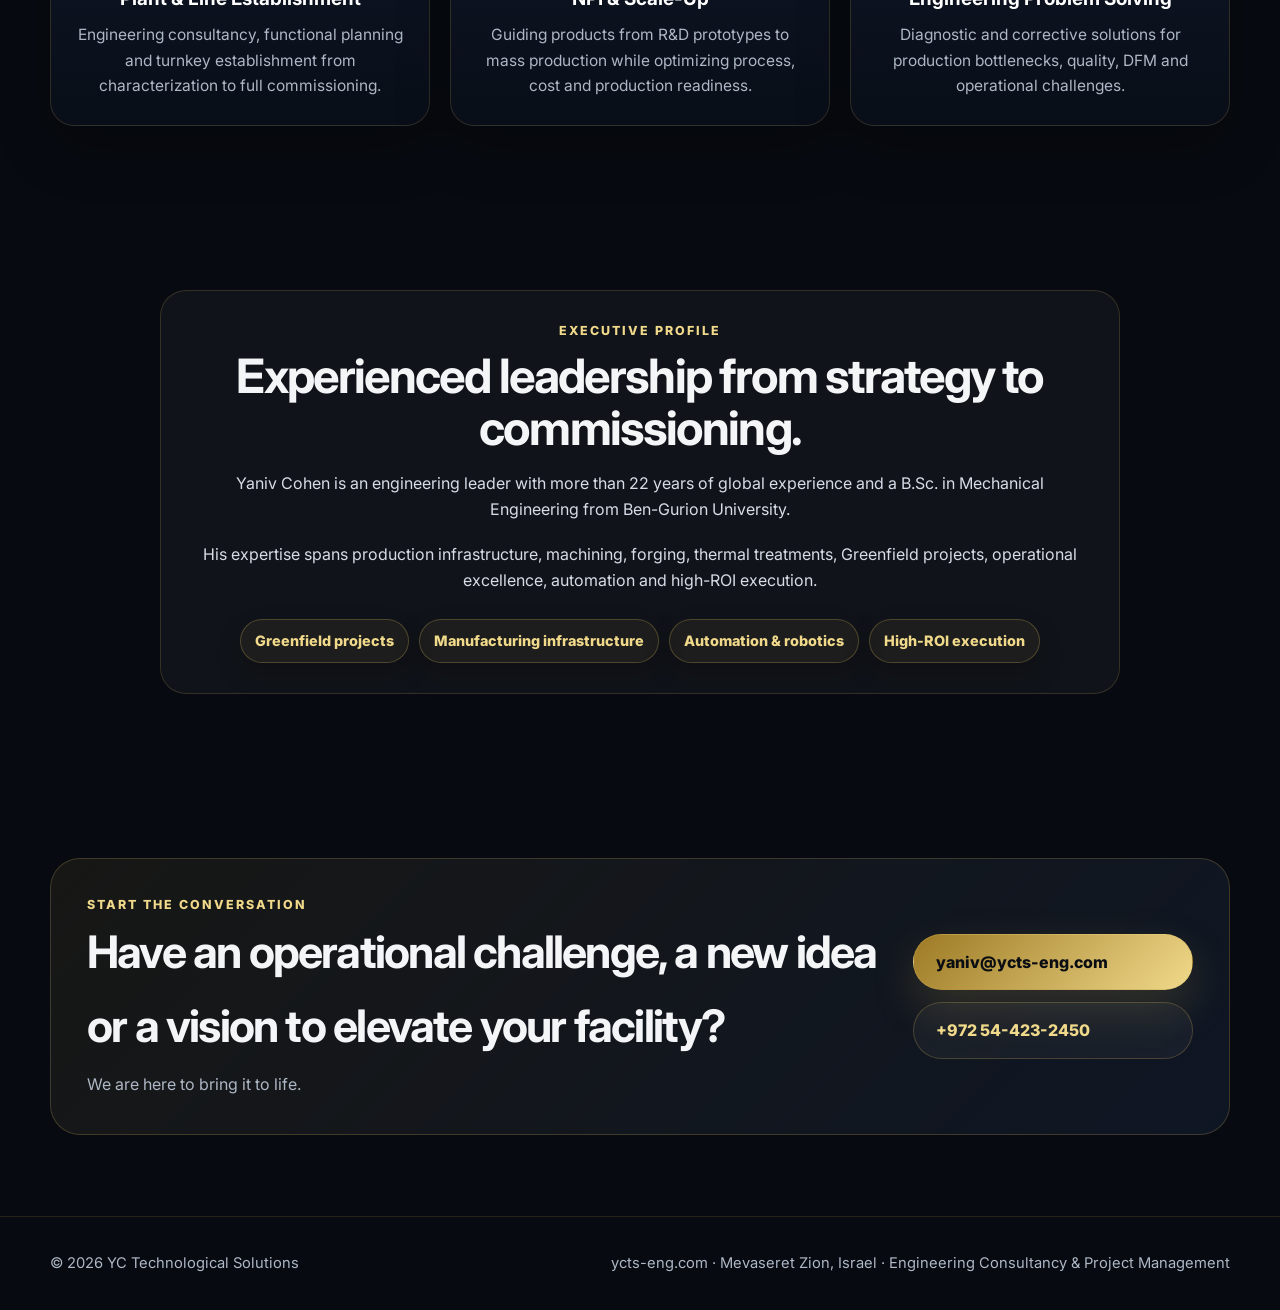
==== commit d40d5187: "Add files via upload" ====
--- a/cyts-en.html
+++ b/cyts-en.html
@@ -1,4 +1,4 @@
-<!doctype html><html lang="en"><head><meta charset="utf-8"><meta name="viewport" content="width=device-width,initial-scale=1"><title>YC Technological Solutions | Engineering & Project Management</title><link rel="icon" href="favicon.png"><link rel="preconnect" href="https://fonts.googleapis.com"><link rel="preconnect" href="https://fonts.gstatic.com" crossorigin><link href="https://fonts.googleapis.com/css2?family=Inter:wght@400;600;700;800;900&family=Assistant:wght@400;600;700;800&display=swap" rel="stylesheet"><link rel="stylesheet" href="styles.css"></head><body><header class="topbar"><div class="container nav">
+<!doctype html><html lang="en"><head><meta charset="utf-8"><meta name="viewport" content="width=device-width,initial-scale=1"><title>YC Technological Solutions | Engineering & Project Management</title><link rel="icon" href="favicon.png"><link rel="preconnect" href="https://fonts.googleapis.com"><link rel="preconnect" href="https://fonts.gstatic.com" crossorigin><link href="https://fonts.googleapis.com/css2?family=Inter:wght@400;600;700;800;900&family=Assistant:wght@400;600;700;800&display=swap" rel="stylesheet"><link rel="stylesheet" href="site-v2.css?v=20260727-2"></head><body><header class="topbar"><div class="container nav">
 <a class="brand" href="index.html"><img src="logo-mark-wide.png" alt="YC Technological Solutions"><div><div class="brand-title">YC Technological Solutions</div><div class="brand-sub">Engineering · Technology · Innovation</div></div></a>
 <nav class="navlinks"><a class="active"  href="cyts-en.html">Home</a><a class="" href="cyts-en.html#services">Services</a><a class="" href="projects-en.html">Projects</a><a class="" href="representations-en.html">Agencies</a><a class="" href="partnerships-en.html">Partnerships</a><a class="" href="cyts-en.html#profile">Profile</a><a class="" href="cyts-en.html#contact">Contact</a><a class="lang-pill" href="cyts-he.html">עברית</a></nav><a class="mobile-lang-pill" href="cyts-he.html">עברית</a></div></header>
 <main>
--- a/site-v2.css
+++ b/site-v2.css
@@ -0,0 +1,460 @@
+:root{
+  --bg:#070a10;--bg2:#0d1320;--panel:#101827;--panel2:#0b111d;--gold:#d8b85a;--gold2:#f0d98a;--gold3:#9d7a25;--text:#f3f5f7;--muted:#aeb7c5;--line:rgba(216,184,90,.24);--blue:#68a7cf;
+}
+*{box-sizing:border-box}html{scroll-behavior:smooth}body{margin:0;background:var(--bg);color:var(--text);font-family:Inter,Arial,sans-serif;line-height:1.65;overflow-x:hidden}
+body::before{content:"";position:fixed;inset:0;z-index:-3;background:radial-gradient(circle at 22% 0%,rgba(216,184,90,.14),transparent 34%),radial-gradient(circle at 75% 10%,rgba(104,167,207,.16),transparent 32%),linear-gradient(180deg,#0b1220 0%,#05070b 100%)}
+body::after{content:"";position:fixed;inset:0;z-index:-2;opacity:.36;background-image:linear-gradient(rgba(216,184,90,.045) 1px,transparent 1px),linear-gradient(90deg,rgba(216,184,90,.045) 1px,transparent 1px);background-size:48px 48px;mask-image:radial-gradient(circle at center,black,transparent 78%)}
+a{color:inherit}.container{width:min(1180px,calc(100% - 42px));margin:auto}.gold{color:var(--gold)}.kicker{color:var(--gold2);font-weight:800;letter-spacing:.16em;text-transform:uppercase;font-size:.78rem}.section{padding:82px 0}.section-title{font-size:clamp(2rem,3.7vw,3.2rem);line-height:1.1;margin:8px 0 16px;letter-spacing:-.04em}.section-lead{color:var(--muted);font-size:1.08rem;max-width:760px;margin:0 auto 42px}.center{text-align:center}.btn{display:inline-flex;align-items:center;gap:10px;padding:14px 22px;border-radius:999px;text-decoration:none;font-weight:800;border:1px solid var(--line);transition:.25s ease;background:linear-gradient(135deg,var(--gold3),var(--gold2));color:#0a0d12;box-shadow:0 18px 45px rgba(216,184,90,.18)}.btn:hover{transform:translateY(-2px);box-shadow:0 22px 55px rgba(216,184,90,.28)}.btn.secondary{background:rgba(255,255,255,.04);color:var(--gold2);box-shadow:none}.btnrow{display:flex;flex-wrap:wrap;gap:14px;margin-top:28px}.topbar{position:sticky;top:0;z-index:30;background:rgba(6,9,15,.74);backdrop-filter:blur(18px);border-bottom:1px solid rgba(216,184,90,.16)}.nav{height:76px;display:flex;align-items:center;justify-content:space-between;gap:20px}.brand{display:flex;align-items:center;gap:14px;text-decoration:none}.brand img{width:70px;height:42px;object-fit:contain;border-radius:10px;border:1px solid rgba(216,184,90,.25);box-shadow:0 10px 28px rgba(0,0,0,.35)}.brand-title{font-weight:900;letter-spacing:.04em;color:var(--gold2);font-size:1.02rem;line-height:1.1}.brand-sub{font-size:.72rem;color:var(--muted);letter-spacing:.12em;text-transform:uppercase}.navlinks{display:flex;gap:20px;align-items:center}.navlinks a{color:var(--muted);text-decoration:none;font-weight:700;font-size:.93rem}.navlinks a:hover{color:var(--gold2)}.lang-pill{border:1px solid var(--line);border-radius:999px;padding:8px 12px;color:var(--gold2)!important;background:rgba(216,184,90,.05)}
+.hero{position:relative;min-height:calc(100vh - 76px);display:flex;align-items:center;padding:78px 0 70px;border-bottom:1px solid rgba(216,184,90,.14);overflow:hidden}.hero::before{content:"";position:absolute;right:-12%;top:6%;width:540px;height:540px;border:1px solid rgba(216,184,90,.14);border-radius:50%;background:radial-gradient(circle,rgba(216,184,90,.08),transparent 60%);box-shadow:inset 0 0 90px rgba(216,184,90,.08)}.hero-grid{position:relative;z-index:2;display:grid;grid-template-columns:1.05fr .95fr;gap:56px;align-items:center}.hero h1{font-size:clamp(3rem,6vw,6.5rem);line-height:.94;margin:14px 0 18px;letter-spacing:-.07em}.hero h1 span{display:block;background:linear-gradient(95deg,var(--gold2),var(--gold),#fff1ad);-webkit-background-clip:text;background-clip:text;color:transparent;text-shadow:0 20px 70px rgba(216,184,90,.1)}.hero p{font-size:clamp(1.05rem,1.45vw,1.32rem);color:#d3d9e3;max-width:710px;margin:0}.proof{display:grid;grid-template-columns:repeat(3,minmax(0,1fr));gap:14px;margin-top:36px}.proof-card{padding:18px 16px;border:1px solid rgba(216,184,90,.18);background:linear-gradient(180deg,rgba(255,255,255,.055),rgba(255,255,255,.02));border-radius:20px}.proof-card strong{display:block;color:var(--gold2);font-size:1.5rem;line-height:1.1}.proof-card span{color:var(--muted);font-size:.88rem}.visual-card{position:relative;border:1px solid rgba(216,184,90,.26);background:linear-gradient(145deg,rgba(15,24,39,.86),rgba(6,9,15,.9));border-radius:30px;padding:18px;box-shadow:0 38px 90px rgba(0,0,0,.45);overflow:hidden}.visual-card::before{content:"";position:absolute;inset:12px;border:1px solid rgba(216,184,90,.12);border-radius:24px;pointer-events:none}.visual-card img{position:relative;z-index:1;width:100%;display:block;border-radius:22px}.visual-card .caption{position:absolute;left:34px;right:34px;bottom:34px;z-index:2;padding:16px 18px;border-radius:18px;background:rgba(5,8,14,.76);border:1px solid rgba(216,184,90,.24);backdrop-filter:blur(12px);color:var(--gold2);font-weight:900;letter-spacing:.04em}.techline{height:1px;background:linear-gradient(90deg,transparent,var(--gold),transparent);opacity:.5}.cards{display:grid;grid-template-columns:repeat(3,minmax(0,1fr));gap:20px}.card{border:1px solid rgba(216,184,90,.17);background:linear-gradient(180deg,rgba(16,24,39,.84),rgba(10,16,27,.78));border-radius:24px;padding:26px;position:relative;overflow:hidden;box-shadow:0 22px 55px rgba(0,0,0,.22)}.card::after{content:"";position:absolute;top:0;left:0;right:0;height:2px;background:linear-gradient(90deg,transparent,var(--gold),transparent);opacity:.55}.card .icon{width:44px;height:44px;border-radius:14px;display:grid;place-items:center;background:rgba(216,184,90,.1);color:var(--gold2);border:1px solid rgba(216,184,90,.2);font-size:1.35rem;margin-bottom:15px}.card h3{margin:0 0 8px;font-size:1.18rem;color:#fff}.card p{margin:0;color:var(--muted);font-size:.97rem}.about-grid{display:grid;grid-template-columns:.92fr 1.08fr;gap:38px;align-items:center}.about-box{border:1px solid rgba(216,184,90,.18);background:rgba(255,255,255,.04);border-radius:26px;padding:30px}.about-box p{color:#d7dde7;margin:0 0 18px}.about-box p:last-child{margin-bottom:0}.mini-banner{border-radius:26px;overflow:hidden;border:1px solid rgba(216,184,90,.22);box-shadow:0 28px 65px rgba(0,0,0,.3)}.mini-banner img{display:block;width:100%}.contact-panel{border:1px solid rgba(216,184,90,.22);border-radius:30px;padding:36px;background:linear-gradient(135deg,rgba(216,184,90,.08),rgba(16,24,39,.88));display:grid;grid-template-columns:1fr auto;gap:26px;align-items:center}.contact-panel h2{margin:0 0 8px;font-size:clamp(1.9rem,3.5vw,3.2rem);letter-spacing:-.04em}.contact-panel p{margin:0;color:var(--muted)}.contact-actions{display:flex;flex-direction:column;gap:12px;min-width:280px}.footer{padding:34px 0;border-top:1px solid rgba(216,184,90,.14);color:var(--muted);font-size:.92rem}.footer-inner{display:flex;justify-content:space-between;gap:18px;flex-wrap:wrap}.footer a{color:var(--gold2);text-decoration:none}
+.lang-page{min-height:100vh;display:grid;place-items:center;padding:34px}.lang-card{width:min(1040px,100%);border:1px solid rgba(216,184,90,.22);border-radius:34px;background:linear-gradient(135deg,rgba(16,24,39,.9),rgba(7,10,16,.95));overflow:hidden;box-shadow:0 40px 120px rgba(0,0,0,.5)}.lang-cover{height:240px;background:linear-gradient(90deg,rgba(6,8,12,.18),rgba(6,8,12,.68)),url('brand-banner.png') center/cover no-repeat}.lang-content{padding:46px;text-align:center}.lang-content h1{font-size:clamp(2.3rem,5vw,5rem);line-height:.95;margin:8px 0 14px;letter-spacing:-.06em;color:var(--gold2)}.lang-buttons{display:flex;justify-content:center;gap:16px;flex-wrap:wrap;margin-top:30px}.lang-buttons .btn{min-width:190px;justify-content:center}
+[dir="rtl"] body,[dir="rtl"]{font-family:Assistant,Arial,sans-serif}.rtl .hero-grid{grid-template-columns:.95fr 1.05fr}.rtl .navlinks{direction:rtl}.rtl .brand-sub{letter-spacing:.04em}.rtl .hero h1{letter-spacing:-.045em}.rtl .caption{font-family:Assistant,Arial,sans-serif}.rtl .service-grid{}.rtl .contact-panel{direction:rtl}.rtl .footer-inner{direction:rtl}
+@media(max-width:900px){.navlinks{display:none}.hero{padding-top:52px}.hero-grid,.rtl .hero-grid,.about-grid,.contact-panel{grid-template-columns:1fr}.visual-card{order:-1}.proof{grid-template-columns:1fr}.cards{grid-template-columns:1fr}.hero h1{font-size:3.2rem}.contact-actions{min-width:0}.lang-cover{height:180px}.lang-content{padding:32px 22px}.brand-title{font-size:.92rem}.brand img{width:58px;height:36px}}
+
+/* V5 premium motion layer: rotating engineering frame + Apple/Samsung-style scroll reveal */
+@keyframes rotateGoldFrame{to{transform:rotate(360deg)}}
+@keyframes subtleFloat{0%,100%{transform:translateY(0) scale(1)}50%{transform:translateY(-10px) scale(1.012)}}
+@keyframes lightSweep{0%{transform:translateX(-120%) rotate(8deg);opacity:0}35%{opacity:.52}100%{transform:translateX(120%) rotate(8deg);opacity:0}}
+.visual-card{isolation:isolate;overflow:hidden;border:0;padding:20px;background:rgba(8,12,20,.68);box-shadow:0 42px 110px rgba(0,0,0,.52),0 0 70px rgba(216,184,90,.12)}
+.visual-card::after{content:"";position:absolute;inset:-45%;z-index:0;background:conic-gradient(from 0deg,transparent 0deg,rgba(216,184,90,.05) 52deg,var(--gold2) 84deg,var(--gold) 104deg,transparent 136deg,transparent 210deg,rgba(104,167,207,.35) 250deg,var(--gold2) 286deg,transparent 320deg);animation:rotateGoldFrame 18s linear infinite;filter:blur(.2px)}
+.visual-card::before{content:"";position:absolute;inset:5px;z-index:1;border-radius:26px;background:linear-gradient(145deg,rgba(15,24,39,.95),rgba(6,9,15,.96));border:1px solid rgba(216,184,90,.28);box-shadow:inset 0 0 55px rgba(216,184,90,.055);pointer-events:none}
+.visual-card img{z-index:2;animation:subtleFloat 7.5s ease-in-out infinite;box-shadow:0 20px 45px rgba(0,0,0,.36)}
+.visual-card .caption{z-index:3}
+.visual-card .caption::before{content:"";position:absolute;inset:0;background:linear-gradient(100deg,transparent,rgba(255,255,255,.18),transparent);animation:lightSweep 5.8s ease-in-out infinite;border-radius:inherit;pointer-events:none}
+.card,.proof-card,.about-box,.mini-banner,.contact-panel,.section-title,.section-lead,.lang-card{will-change:transform,opacity;transition:transform .38s ease,box-shadow .38s ease,border-color .38s ease}
+.reveal{opacity:0;transform:translateY(58px) scale(.955);filter:blur(8px);transition:opacity .9s cubic-bezier(.16,1,.3,1),transform .9s cubic-bezier(.16,1,.3,1),filter .9s cubic-bezier(.16,1,.3,1)}
+.reveal.is-visible{opacity:1;transform:translateY(0) scale(1);filter:blur(0)}
+.reveal.reveal-delay-1{transition-delay:.08s}.reveal.reveal-delay-2{transition-delay:.16s}.reveal.reveal-delay-3{transition-delay:.24s}.reveal.reveal-delay-4{transition-delay:.32s}.reveal.reveal-delay-5{transition-delay:.40s}
+.card:hover,.proof-card:hover{transform:translateY(-8px) scale(1.025);border-color:rgba(216,184,90,.38);box-shadow:0 30px 75px rgba(0,0,0,.32),0 0 45px rgba(216,184,90,.10)}
+.mini-banner:hover{transform:scale(1.018);box-shadow:0 36px 85px rgba(0,0,0,.42),0 0 48px rgba(216,184,90,.11)}
+.lang-card{animation:subtleFloat 9s ease-in-out infinite}
+@media (prefers-reduced-motion:reduce){*,*::before,*::after{animation:none!important;transition:none!important}.reveal{opacity:1;transform:none;filter:none}}
+
+
+/* V6 mobile refinement: keep language switch visible and make the page feel premium on phones */
+.mobile-lang-pill{display:none;text-decoration:none;border:1px solid var(--line);border-radius:999px;padding:9px 14px;color:var(--gold2);background:rgba(216,184,90,.07);font-weight:900;box-shadow:0 10px 28px rgba(0,0,0,.18);white-space:nowrap}
+@media(max-width:900px){
+  .mobile-lang-pill{display:inline-flex;align-items:center;justify-content:center}
+  .topbar{position:sticky;top:0;z-index:80}
+  .nav{height:66px;gap:10px}
+  .container{width:min(100% - 28px,1180px)}
+  .brand{gap:10px;min-width:0}
+  .brand>div{min-width:0}.brand-title{white-space:nowrap;overflow:hidden;text-overflow:ellipsis;max-width:48vw}.brand-sub{display:none}
+  .hero{min-height:auto;padding:36px 0 44px}
+  .hero-grid,.rtl .hero-grid{gap:28px;text-align:center}
+  .hero h1{font-size:clamp(2.45rem,12vw,4.1rem);line-height:.98;margin:10px 0 14px;letter-spacing:-.055em}
+  .hero p{font-size:1rem;line-height:1.65;margin:0 auto;max-width:96%}
+  .btnrow{justify-content:center;margin-top:22px;gap:10px}.btn{padding:12px 17px;font-size:.94rem}
+  .proof{grid-template-columns:repeat(3,minmax(0,1fr));gap:8px;margin-top:24px}.proof-card{padding:12px 8px;border-radius:16px}.proof-card strong{font-size:1.08rem}.proof-card span{font-size:.72rem;line-height:1.25}
+  .visual-card{max-width:350px;margin:0 auto;padding:13px;border-radius:25px}.visual-card::before{border-radius:22px}.visual-card img{border-radius:18px}.visual-card .caption{left:22px;right:22px;bottom:22px;padding:11px 13px;font-size:.78rem;border-radius:14px}
+  .section{padding:54px 0}.section-title{font-size:clamp(1.85rem,9vw,2.55rem);line-height:1.12}.section-lead{font-size:.98rem;margin-bottom:26px}
+  .cards{display:flex;overflow-x:auto;gap:14px;scroll-snap-type:x mandatory;padding:2px 4px 18px;margin-inline:-4px;-webkit-overflow-scrolling:touch}.card{min-width:82%;scroll-snap-align:center;padding:22px;border-radius:22px;text-align:start}.rtl .card{text-align:right}.cards::-webkit-scrollbar{height:6px}.cards::-webkit-scrollbar-thumb{background:rgba(216,184,90,.45);border-radius:999px}.cards::-webkit-scrollbar-track{background:rgba(255,255,255,.05);border-radius:999px}
+  .about-grid{gap:20px}.mini-banner{order:2}.about-box{order:1;padding:24px;text-align:center}.about-box .section-title{margin-top:10px}
+  .contact-panel{padding:26px 20px;text-align:center;border-radius:24px}.contact-actions{width:100%}.contact-actions .btn{justify-content:center;width:100%}
+  .footer-inner{justify-content:center;text-align:center}
+  .lang-page{padding:18px}.lang-card{border-radius:26px}.lang-cover{height:175px;background-position:center}.lang-content{padding:30px 18px}.lang-buttons{flex-direction:column;gap:12px}.lang-buttons .btn{width:100%}
+}
+@media(max-width:430px){
+  .brand img{width:49px;height:32px;border-radius:8px}.brand-title{font-size:.82rem;max-width:46vw}.mobile-lang-pill{padding:8px 11px;font-size:.86rem}.hero{padding-top:28px}.visual-card{max-width:315px}.proof-card span{font-size:.66rem}.btnrow .btn{width:100%;justify-content:center}.card{min-width:88%}
+}
+
+/* V8 hotfix: restore original logo assets and prevent mobile clipping */
+.brand img{
+  width:96px;
+  height:46px;
+  object-fit:contain;
+  background:rgba(4,8,14,.72);
+  padding:3px 5px;
+}
+.lang-cover{
+  height:245px;
+  background:linear-gradient(180deg,rgba(6,8,12,.18),rgba(6,8,12,.62)), url('brand-banner.png') center / contain no-repeat;
+  background-color:#080d16;
+}
+.mini-banner{
+  background:#080d16;
+  display:flex;
+  align-items:center;
+  justify-content:center;
+}
+.mini-banner img{
+  width:100%;
+  height:auto;
+  object-fit:contain;
+}
+@media(max-width:900px){
+  .nav{height:auto;min-height:70px;padding:9px 0;align-items:center}
+  .brand{align-items:center;gap:9px;flex:1;min-width:0}
+  .brand img{width:78px;height:46px;flex:0 0 auto;border-radius:10px;padding:3px}
+  .brand-title{font-size:.86rem;line-height:1.08;white-space:normal;max-width:52vw;overflow:visible;text-overflow:clip;display:block}
+  .brand-sub{display:none}
+  .mobile-lang-pill{flex:0 0 auto;margin-inline-start:8px}
+  .lang-cover{height:155px;background-size:92% auto;background-position:center}
+  .lang-content h1{font-size:clamp(2.05rem,12vw,3.5rem)}
+  .mini-banner{border-radius:22px;padding:8px;background:#080d16}
+}
+@media(max-width:430px){
+  .brand img{width:68px;height:42px}
+  .brand-title{font-size:.8rem;max-width:48vw}
+  .mobile-lang-pill{font-size:.84rem;padding:8px 10px}
+  .lang-cover{height:135px;background-size:94% auto}
+}
+
+
+/* V9 FINAL: use the supplied original logo/banner exactly, without darkening, recoloring or cropping */
+.topbar{
+  background:rgba(6,9,15,.88);
+}
+.brand{
+  flex:1 1 auto;
+  min-width:0;
+}
+.brand img{
+  width:156px;
+  height:68px;
+  object-fit:contain;
+  object-position:center;
+  background:transparent;
+  padding:0;
+  border:0;
+  border-radius:8px;
+  box-shadow:none;
+}
+.brand-title{color:var(--gold2)}
+.hero-grid{grid-template-columns:.95fr 1.05fr}
+.visual-card.brand-hero-card{
+  max-width:760px;
+  width:100%;
+  padding:10px;
+  background:rgba(5,8,14,.52);
+  border-radius:28px;
+}
+.visual-card.brand-hero-card::before{
+  inset:5px;
+  background:transparent;
+  border:1px solid rgba(216,184,90,.35);
+  box-shadow:none;
+}
+.visual-card.brand-hero-card img{
+  width:100%;
+  height:auto;
+  object-fit:contain;
+  object-position:center;
+  border-radius:20px;
+  animation:subtleFloat 8s ease-in-out infinite;
+  box-shadow:0 24px 55px rgba(0,0,0,.32);
+}
+.visual-card.brand-hero-card .caption{display:none!important}
+.lang-card{background:linear-gradient(135deg,rgba(16,24,39,.95),rgba(7,10,16,.98))}
+.lang-cover{
+  height:auto!important;
+  min-height:0!important;
+  padding:18px 18px 0;
+  background:none!important;
+  background-color:transparent!important;
+  display:flex;
+  align-items:center;
+  justify-content:center;
+}
+.lang-cover img{
+  display:block;
+  width:100%;
+  max-width:960px;
+  height:auto;
+  object-fit:contain;
+  object-position:center;
+  border-radius:22px;
+  border:1px solid rgba(216,184,90,.22);
+  box-shadow:0 22px 60px rgba(0,0,0,.36);
+}
+.mini-banner{
+  padding:10px;
+  background:rgba(5,8,14,.62);
+}
+.mini-banner img{
+  display:block;
+  width:100%;
+  height:auto;
+  object-fit:contain;
+  object-position:center;
+  border-radius:18px;
+}
+@media(max-width:900px){
+  .nav{min-height:74px;align-items:center}
+  .brand img{width:116px;height:54px;flex:0 0 auto}
+  .brand-title{font-size:.82rem;max-width:46vw;line-height:1.1}
+  .hero-grid,.rtl .hero-grid{grid-template-columns:1fr;gap:26px}
+  .visual-card.brand-hero-card{order:-1;max-width:100%;padding:8px;border-radius:24px;margin-top:6px}
+  .visual-card.brand-hero-card img{border-radius:18px;animation:none}
+  .lang-page{padding:14px;background:#070a10}
+  .lang-card{border-radius:24px;width:100%}
+  .lang-cover{padding:12px 12px 0!important}
+  .lang-cover img{border-radius:18px;max-height:38vh;object-fit:contain}
+  .lang-content{padding:24px 18px 28px}
+  .lang-content h1{font-size:clamp(1.9rem,10vw,3.1rem);line-height:1.02;margin-top:10px}
+}
+@media(max-width:430px){
+  .brand img{width:96px;height:48px}
+  .brand-title{font-size:.76rem;max-width:44vw}
+  .mobile-lang-pill{font-size:.82rem;padding:7px 10px}
+  .hero{padding-top:22px}
+  .visual-card.brand-hero-card{padding:6px;border-radius:20px}
+  .visual-card.brand-hero-card img{border-radius:15px}
+  .lang-cover img{max-height:34vh}
+}
+
+
+/* V10: Keep the full original logo only on the language page and as a small header brand.
+   Inner pages return to the calmer square Yaniv portrait with the slow rotating gold frame. */
+.portrait-card{
+  max-width:520px;
+  width:100%;
+  margin-inline:auto;
+  aspect-ratio:1 / 1;
+  padding:14px;
+  border-radius:32px;
+  background:rgba(8,12,20,.68);
+}
+.portrait-card::before{
+  inset:6px;
+  border-radius:27px;
+  background:linear-gradient(145deg,rgba(15,24,39,.94),rgba(6,9,15,.96));
+  border:1px solid rgba(216,184,90,.30);
+  box-shadow:inset 0 0 55px rgba(216,184,90,.055);
+}
+.portrait-card img{
+  width:100%;
+  height:100%;
+  aspect-ratio:1 / 1;
+  object-fit:cover;
+  object-position:center top;
+  border-radius:23px;
+  display:block;
+}
+.profile-portrait{
+  max-width:430px;
+}
+/* The old banner-specific rules stay inactive because the inner pages no longer use brand-hero-card. */
+@media(max-width:900px){
+  .portrait-card{
+    max-width:340px;
+    padding:10px;
+    border-radius:26px;
+    margin-top:6px;
+  }
+  .portrait-card::before{border-radius:22px}
+  .portrait-card img{border-radius:18px;animation:none}
+  .profile-portrait{max-width:300px;order:2}
+}
+@media(max-width:430px){
+  .portrait-card{max-width:305px;padding:7px;border-radius:22px}
+  .portrait-card img{border-radius:16px}
+  .profile-portrait{max-width:270px}
+}
+
+
+/* V11: calmer layout — Yaniv portrait appears once only in the hero.
+   The profile section is text-focused with compact option chips instead of a second image. */
+.profile-single{
+  grid-template-columns:1fr!important;
+  max-width:940px;
+}
+.profile-single .about-box{
+  text-align:center;
+  margin-inline:auto;
+}
+.profile-points{
+  display:flex;
+  flex-wrap:wrap;
+  gap:10px;
+  justify-content:center;
+  margin-top:26px;
+}
+.profile-points span{
+  border:1px solid rgba(216,184,90,.28);
+  background:rgba(216,184,90,.06);
+  color:var(--gold2);
+  border-radius:999px;
+  padding:9px 14px;
+  font-weight:800;
+  font-size:.9rem;
+  box-shadow:0 12px 28px rgba(0,0,0,.16);
+}
+@media(max-width:900px){
+  .profile-single .about-box{padding:24px 18px}
+  .profile-points{gap:8px;margin-top:20px}
+  .profile-points span{font-size:.82rem;padding:8px 11px}
+}
+
+/* V12 SITE NAVIGATION + SUBPAGE FIXES */
+.navlinks{
+  gap:13px;
+  flex-wrap:nowrap;
+}
+.navlinks a{
+  white-space:nowrap;
+  font-size:.86rem;
+}
+.navlinks a.active{
+  color:var(--gold2);
+}
+.brand img{
+  width:126px;
+  height:58px;
+}
+.mobile-lang-pill{
+  display:none;
+}
+#profile,
+#services,
+#contact{
+  scroll-margin-top:92px;
+}
+.profile-single .about-box{
+  width:100%;
+  max-width:960px;
+}
+.page-hero{
+  padding:88px 0 52px;
+  text-align:center;
+  border-bottom:1px solid rgba(216,184,90,.14);
+}
+.page-hero h1{
+  font-size:clamp(2.6rem,5vw,4.8rem);
+  line-height:1;
+  margin:10px 0 18px;
+  color:var(--text);
+}
+.page-hero p{
+  max-width:820px;
+  margin:0 auto;
+  color:var(--muted);
+  font-size:1.08rem;
+}
+.subpage-cards{
+  display:grid;
+  grid-template-columns:repeat(3,minmax(0,1fr));
+  gap:20px;
+}
+.subpage-cards .card{
+  min-height:235px;
+}
+@media(max-width:1180px){
+  .navlinks{gap:10px}
+  .navlinks a{font-size:.79rem}
+  .brand img{width:108px;height:52px}
+  .brand-title{font-size:.92rem}
+}
+@media(max-width:1050px){
+  .navlinks{display:none}
+  .mobile-lang-pill{
+    display:inline-flex;
+    align-items:center;
+    justify-content:center;
+  }
+}
+@media(max-width:900px){
+  .subpage-cards{
+    display:flex;
+    overflow-x:auto;
+    gap:14px;
+    scroll-snap-type:x mandatory;
+    padding:2px 4px 18px;
+  }
+  .subpage-cards .card{
+    min-width:82%;
+    min-height:0;
+    scroll-snap-align:center;
+  }
+  .page-hero{padding:62px 0 38px}
+}
+
+
+/* V14 CLEAN FINAL OVERRIDES */
+.navlinks{
+  display:flex;
+  flex-wrap:nowrap!important;
+  gap:12px!important;
+  align-items:center;
+}
+.navlinks a{
+  white-space:nowrap!important;
+  font-size:.83rem!important;
+}
+.mobile-lang-pill{
+  display:none!important;
+}
+
+/* Make subpages use exactly the same card appearance as the services section */
+.subpage-cards{
+  display:grid!important;
+  grid-template-columns:repeat(3,minmax(0,1fr))!important;
+  gap:20px!important;
+}
+.subpage-cards > .card{
+  display:block!important;
+  opacity:1;
+  min-height:230px;
+  border:1px solid rgba(216,184,90,.17)!important;
+  background:linear-gradient(180deg,rgba(16,24,39,.84),rgba(10,16,27,.78))!important;
+  border-radius:24px!important;
+  padding:26px!important;
+  box-shadow:0 22px 55px rgba(0,0,0,.22)!important;
+}
+.subpage-cards > .card .icon{
+  width:44px!important;
+  height:44px!important;
+  display:grid!important;
+  place-items:center!important;
+  margin-bottom:15px!important;
+  border-radius:14px!important;
+  background:rgba(216,184,90,.1)!important;
+  border:1px solid rgba(216,184,90,.2)!important;
+}
+.subpage-cards > .card h3{
+  margin:0 0 8px!important;
+  color:#fff!important;
+  font-size:1.18rem!important;
+}
+.subpage-cards > .card p{
+  margin:0!important;
+  color:var(--muted)!important;
+  font-size:.97rem!important;
+}
+
+/* Profile section should be a complete centered panel, not a cut half-column */
+#profile .about-grid,
+.profile-single{
+  display:block!important;
+  max-width:960px!important;
+  margin-inline:auto!important;
+}
+#profile .about-box,
+.profile-single .about-box{
+  width:100%!important;
+  max-width:none!important;
+  text-align:center!important;
+  margin:0!important;
+}
+
+/* Correct anchor position below sticky header */
+#services,#profile,#contact{
+  scroll-margin-top:100px!important;
+}
+
+@media(max-width:1120px){
+  .navlinks{display:none!important}
+  .mobile-lang-pill{
+    display:inline-flex!important;
+    align-items:center!important;
+    justify-content:center!important;
+  }
+}
+@media(max-width:900px){
+  .subpage-cards{
+    display:grid!important;
+    grid-template-columns:1fr!important;
+  }
+  .subpage-cards > .card{
+    min-width:0!important;
+  }
+}
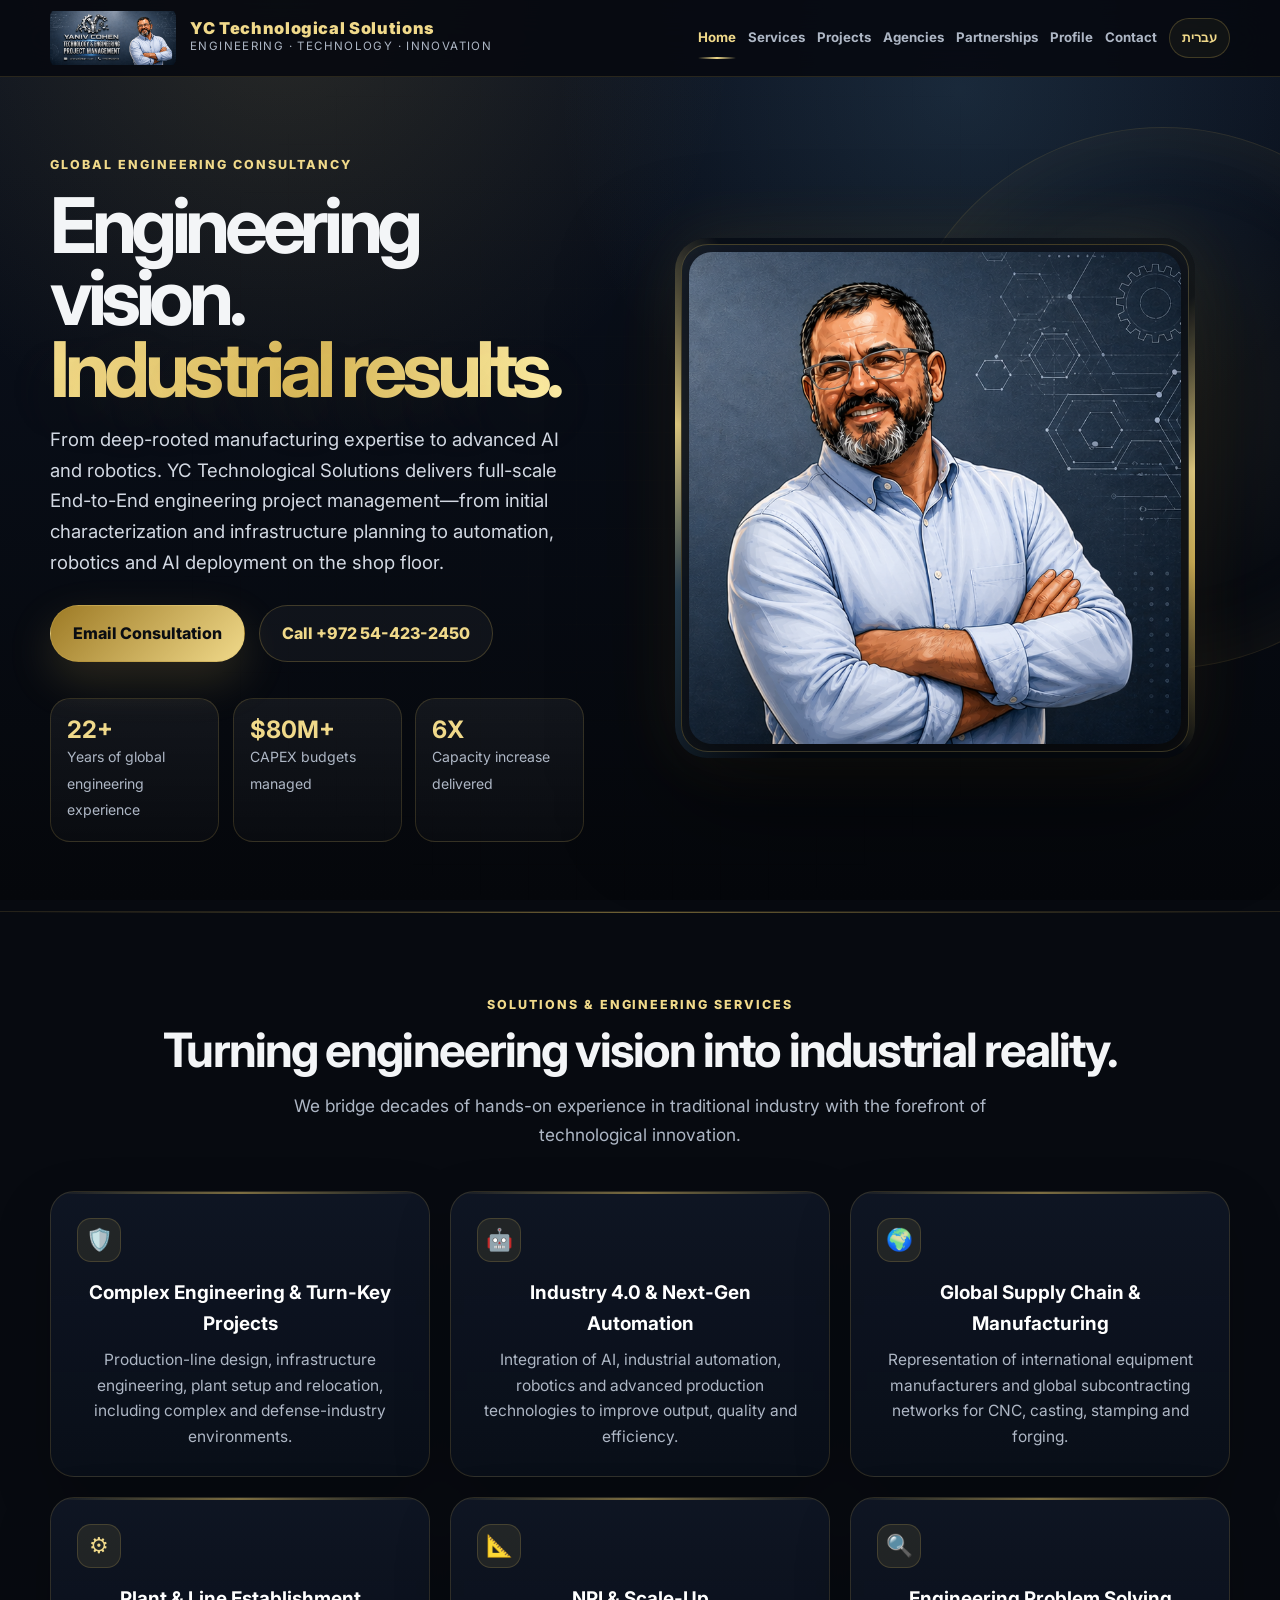
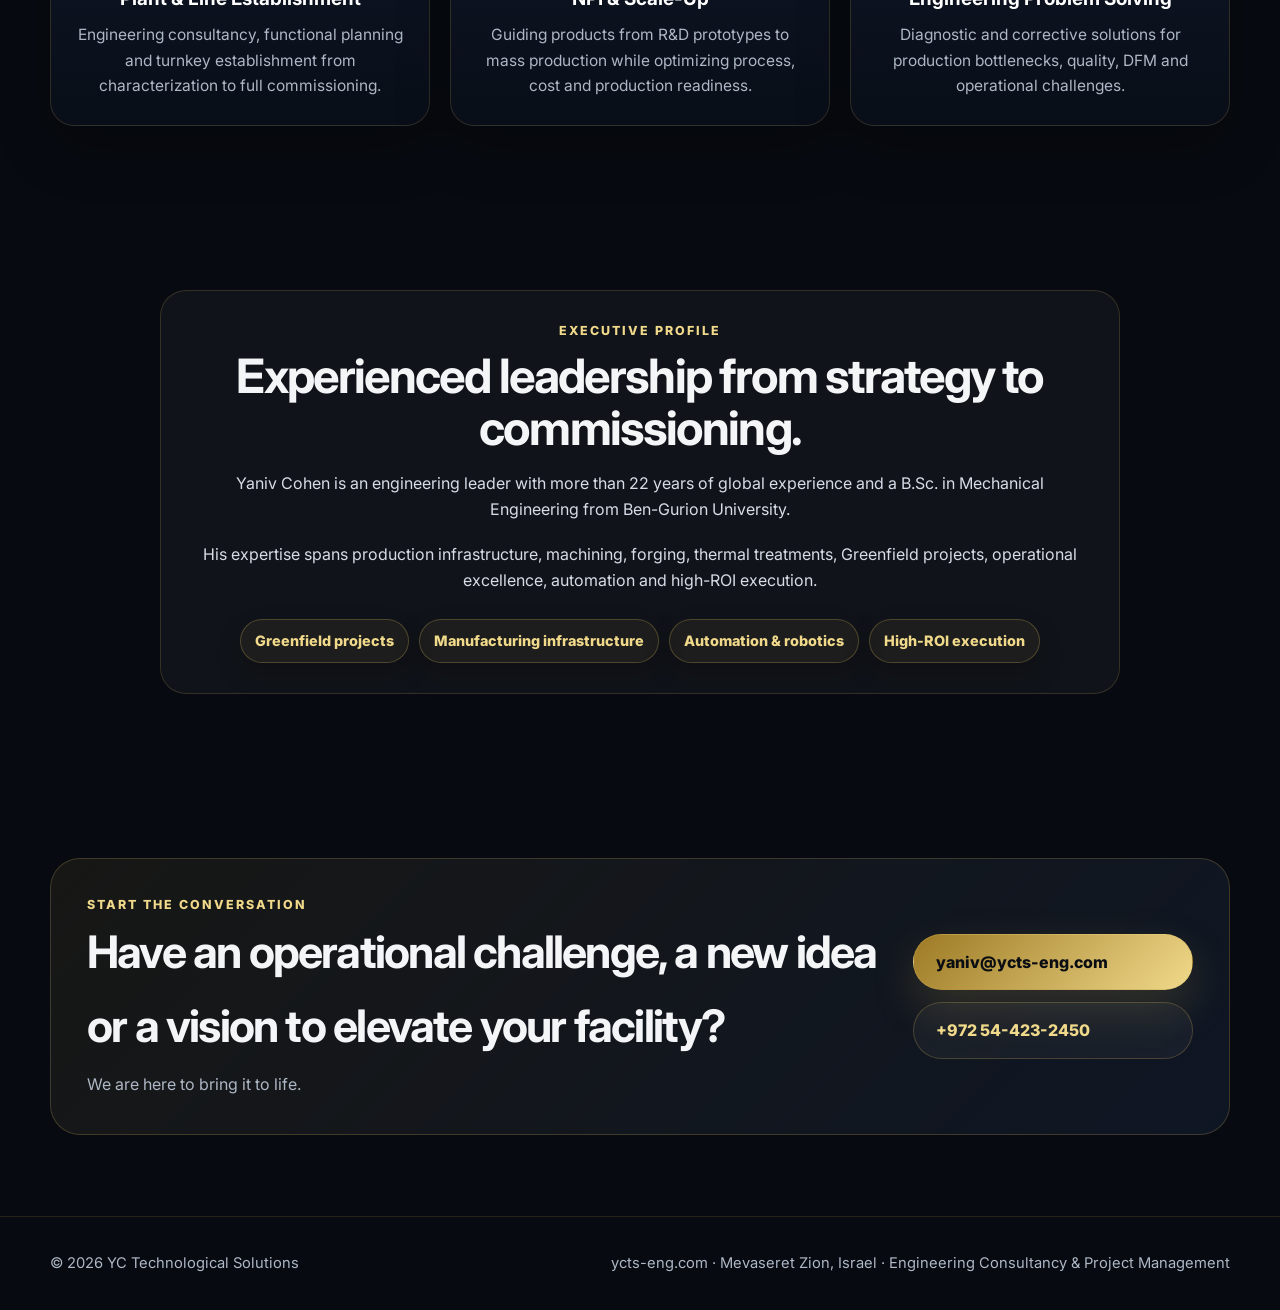
==== commit 301b1c29: "Add files via upload" ====
--- a/cyts-en.html
+++ b/cyts-en.html
@@ -1,6 +1,6 @@
 <!doctype html><html lang="en"><head><meta charset="utf-8"><meta name="viewport" content="width=device-width,initial-scale=1"><title>YC Technological Solutions | Engineering & Project Management</title><link rel="icon" href="favicon.png"><link rel="preconnect" href="https://fonts.googleapis.com"><link rel="preconnect" href="https://fonts.gstatic.com" crossorigin><link href="https://fonts.googleapis.com/css2?family=Inter:wght@400;600;700;800;900&family=Assistant:wght@400;600;700;800&display=swap" rel="stylesheet"><link rel="stylesheet" href="site-v2.css?v=20260727-2"></head><body><header class="topbar"><div class="container nav">
 <a class="brand" href="index.html"><img src="logo-mark-wide.png" alt="YC Technological Solutions"><div><div class="brand-title">YC Technological Solutions</div><div class="brand-sub">Engineering · Technology · Innovation</div></div></a>
-<nav class="navlinks"><a class="active"  href="cyts-en.html">Home</a><a class="" href="cyts-en.html#services">Services</a><a class="" href="projects-en.html">Projects</a><a class="" href="representations-en.html">Agencies</a><a class="" href="partnerships-en.html">Partnerships</a><a class="" href="cyts-en.html#profile">Profile</a><a class="" href="cyts-en.html#contact">Contact</a><a class="lang-pill" href="cyts-he.html">עברית</a></nav><a class="mobile-lang-pill" href="cyts-he.html">עברית</a></div></header>
+<nav class="navlinks"><a class="active"  href="cyts-en.html">Home</a><a class="" href="cyts-en.html#services">Services</a><a class="" href="projects-en.html">Projects</a><a class="" href="representations-en.html">Agencies</a><a class="" href="partnerships-en.html">Partnerships</a><a class="" href="cyts-en.html#profile">Profile</a><a class="" href="cyts-en.html#contact">Contact</a><a class="lang-pill" href="cyts-he.html">עברית</a></nav></div></header>
 <main>
 <section class="hero"><div class="container hero-grid"><div><div class="kicker">Global Engineering Consultancy</div><h1>Engineering vision.<span>Industrial results.</span></h1><p>From deep-rooted manufacturing expertise to advanced AI and robotics. YC Technological Solutions delivers full-scale End-to-End engineering project management—from initial characterization and infrastructure planning to automation, robotics and AI deployment on the shop floor.</p><div class="btnrow"><a class="btn" href="mailto:yaniv@ycts-eng.com">Email Consultation</a><a class="btn secondary" href="tel:+972544232450">Call +972 54-423-2450</a></div><div class="proof"><div class="proof-card"><strong>22+</strong><span>Years of global engineering experience</span></div><div class="proof-card"><strong>$80M+</strong><span>CAPEX budgets managed</span></div><div class="proof-card"><strong>6X</strong><span>Capacity increase delivered</span></div></div></div><div class="visual-card portrait-card"><img src="yaniv-portrait.png" alt="Yaniv Cohen engineering profile"></div></div></section>
 <div class="techline"></div>
@@ -28,4 +28,33 @@
   nodes.forEach(el=>obs.observe(el));
 })();
 </script>
+
+<script>
+(function () {
+  const navLinks = Array.from(document.querySelectorAll('.navlinks a:not(.lang-pill)'));
+
+  function updateActiveMenu() {
+    const hash = window.location.hash || '';
+    navLinks.forEach(link => link.classList.remove('active'));
+
+    let target;
+    if (hash === '#services') {
+      target = navLinks.find(link => link.getAttribute('href').endsWith('#services'));
+    } else if (hash === '#profile') {
+      target = navLinks.find(link => link.getAttribute('href').endsWith('#profile'));
+    } else if (hash === '#contact') {
+      target = navLinks.find(link => link.getAttribute('href').endsWith('#contact'));
+    } else {
+      target = navLinks.find(link => !link.getAttribute('href').includes('#'));
+    }
+
+    if (target) target.classList.add('active');
+  }
+
+  window.addEventListener('hashchange', updateActiveMenu);
+  document.addEventListener('DOMContentLoaded', updateActiveMenu);
+  updateActiveMenu();
+})();
+</script>
+
 </body></html>
--- a/site-v2.css
+++ b/site-v2.css
@@ -458,3 +458,58 @@
     min-width:0!important;
   }
 }
+
+
+/* V15 FINAL MENU FIX */
+.mobile-lang-pill{
+  display:none!important;
+}
+
+.navlinks a.active{
+  color:var(--gold2)!important;
+}
+
+.navlinks a.active:not(.lang-pill){
+  position:relative;
+}
+
+.navlinks a.active:not(.lang-pill)::after{
+  content:"";
+  position:absolute;
+  left:0;
+  right:0;
+  bottom:-10px;
+  height:2px;
+  border-radius:999px;
+  background:linear-gradient(90deg,transparent,var(--gold2),transparent);
+}
+
+/* Keep the actual navigation available instead of showing a second language button */
+@media(max-width:1120px){
+  .navlinks{
+    display:flex!important;
+    overflow-x:auto;
+    max-width:72vw;
+    scrollbar-width:none;
+    justify-content:flex-start;
+  }
+  .navlinks::-webkit-scrollbar{
+    display:none;
+  }
+}
+@media(max-width:760px){
+  .brand-title,.brand-sub{
+    display:none!important;
+  }
+  .brand img{
+    width:88px!important;
+    height:46px!important;
+  }
+  .navlinks{
+    max-width:calc(100vw - 125px);
+    gap:15px!important;
+  }
+  .navlinks a{
+    font-size:.82rem!important;
+  }
+}
